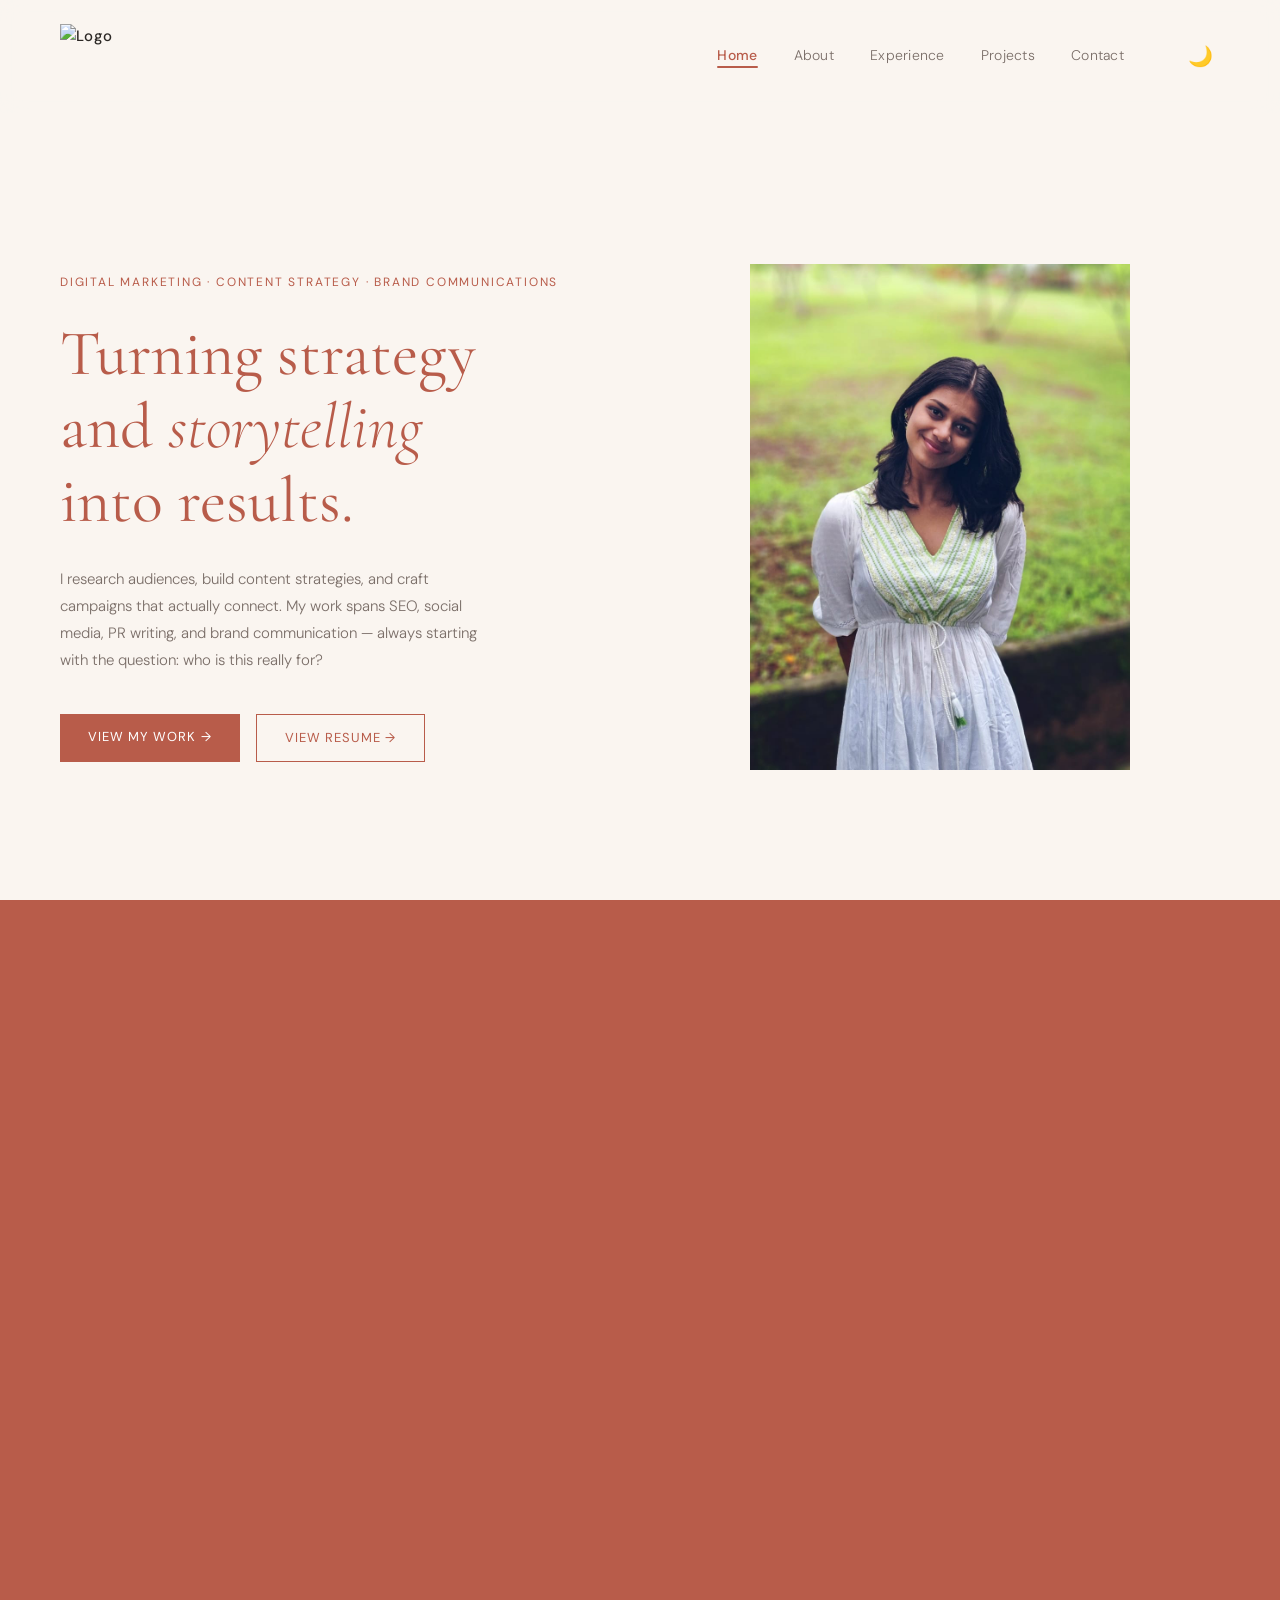
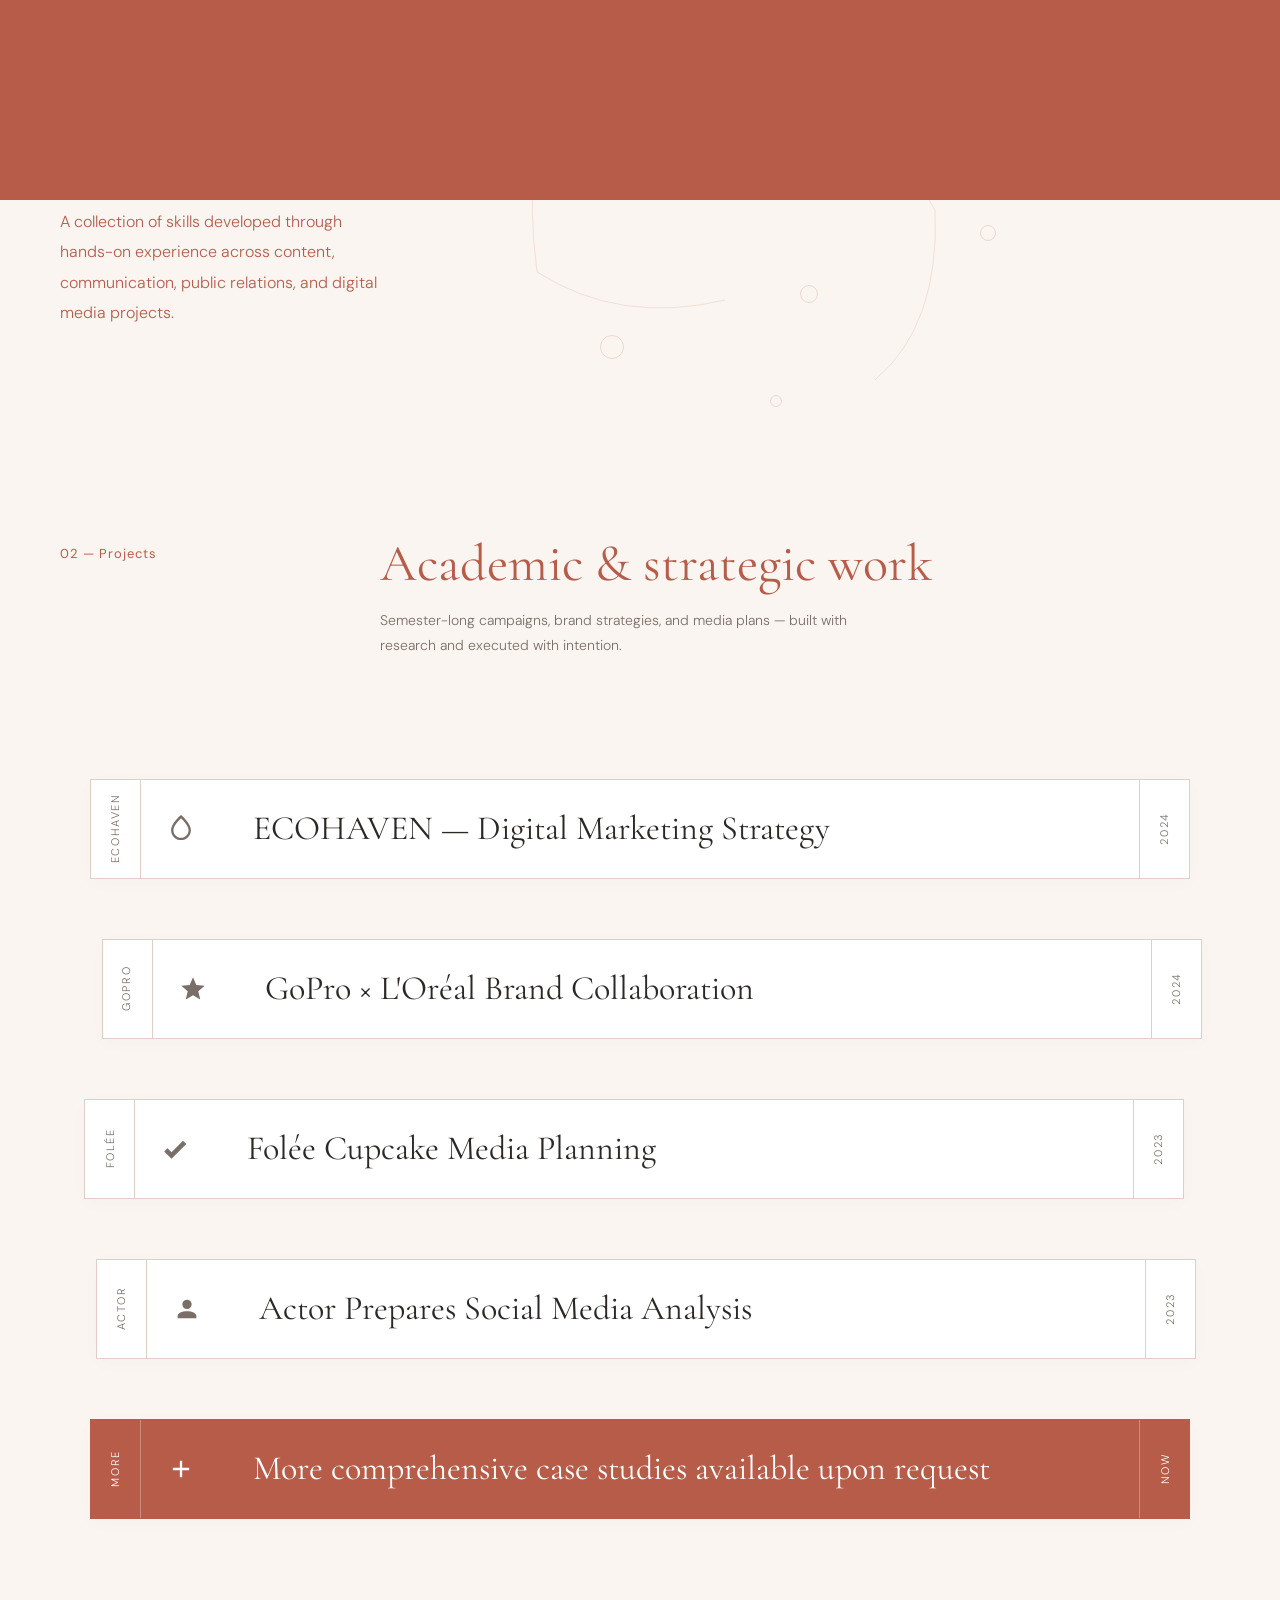
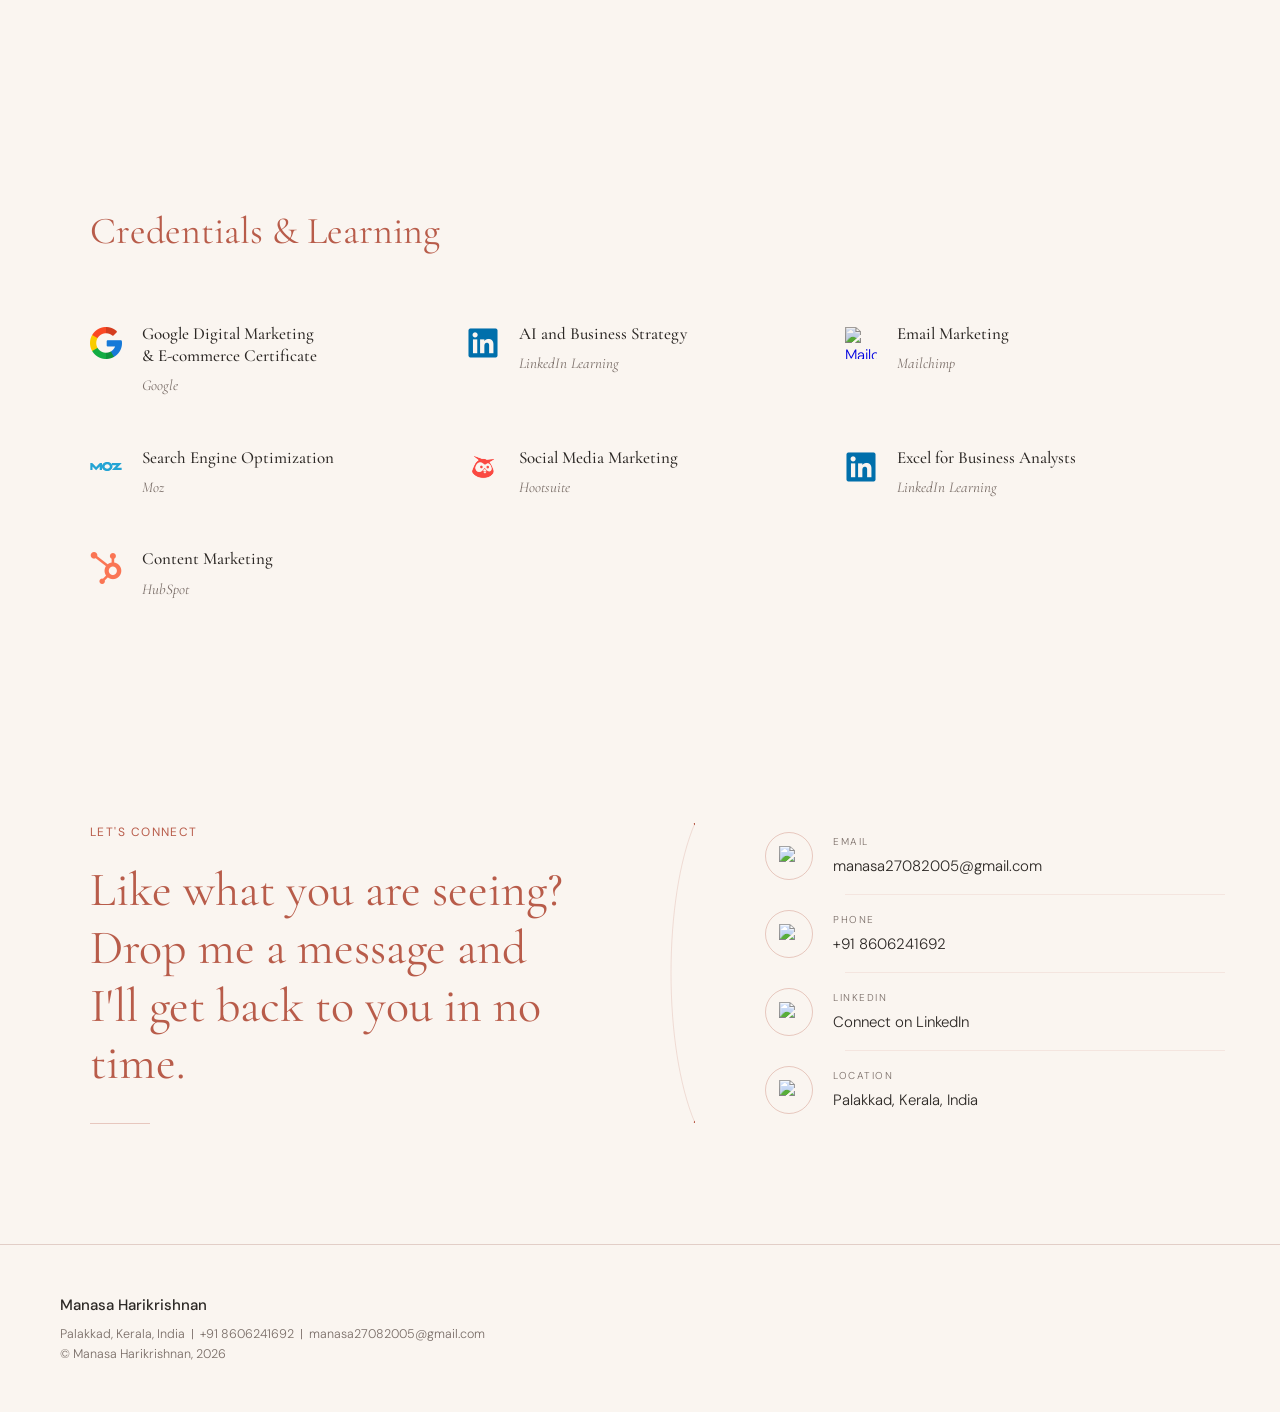
==== index.html @ 0259afb1 "Refactor areas of expertise section to visual ecosystem layout" ====
<!DOCTYPE html>
<html lang="en">

<head>
    <link rel="icon" type="image/png" href="favicon.png">
    <meta charset="UTF-8">
    <meta name="viewport" content="width=device-width, initial-scale=1.0">
    <title>Manasa Harikrishnan — Marketing & Communications Portfolio</title>
    <link rel="preconnect" href="https://fonts.googleapis.com">
    <link rel="preconnect" href="https://fonts.gstatic.com" crossorigin>
    <link
        href="https://fonts.googleapis.com/css2?family=Cormorant+Garamond:ital,wght@0,300;0,400;0,500;0,600;1,300;1,400&family=DM+Sans:wght@300;400;500&display=swap"
        rel="stylesheet">
    <link rel="stylesheet" href="css/style.css">
</head>

<body>

    <!-- NAV -->
    <nav id="navbar">
        <a href="index.html" class="nav-name" style="display: flex; align-items: center;"><img src="favicon.png" alt="Logo" style="height: 64px; width: auto;"></a>
        <ul class="nav-links">
            <li><a href="index.html#home" class="active">Home</a></li>
            <li><a href="about.html">About</a></li>
            <li><a href="experience.html">Experience</a></li>
            <li><a href="index.html#projects">Projects</a></li>
            <li><a href="index.html#contact">Contact</a></li>
            <li><button id="theme-toggle-btn" class="theme-toggle" aria-label="Toggle Dark Mode">🌙</button></li>
        </ul>
    </nav>

    <!-- HERO -->
    <section class="hero" id="home">
        <div class="hero-text fade-in">
            <p class="hero-eyebrow">Digital Marketing · Content Strategy · Brand Communications</p>
            <h1 class="hero-headline">
                Turning strategy<br>
                and <em>storytelling</em><br>
                into results.
            </h1>
            <p class="hero-intro">
                I research audiences, build content strategies, and craft campaigns that actually connect. My work spans SEO, social media, PR writing, and brand communication — always starting with the question: who is this really for?
            </p>
            <div class="hero-buttons">
                <a href="#projects" class="btn-primary">View My Work →</a>
                <a href="Manasa_Harikrishnan_Resume.pdf" target="_blank" class="btn-outline">View Resume &rarr;</a>
            </div>
        </div>
        <div class="hero-image-wrap fade-in" style="transition-delay:0.15s">
            <div class="hero-photo-placeholder" style="border: none; background: transparent;">
                <img src="image.png" alt="Manasa Harikrishnan" style="position: relative; z-index: 10;">
            </div>
        </div>


    </section>

    <!-- QUICK SNAPSHOT SECTION -->
    <section class="quick-snapshot" id="highlights">
        <p class="qs-eyebrow-main fade-in">Quick Snapshot</p>
        <div class="qs-inner fade-in">

            <div class="qs-left">
                <p class="qs-col-label">Where I've Worked</p>
                <table class="exp-table">
                    <tr>
                        <td class="exp-role">SEO Intern</td>
                        <td class="exp-org">Webandcrafts</td>
                        <td class="exp-date">Apr 2026 – Present</td>
                    </tr>
                    <tr>
                        <td class="exp-role">Communications Intern</td>
                        <td class="exp-org">Young Leaders India</td>
                        <td class="exp-date">Jan 2026 – Present</td>
                    </tr>
                    <tr>
                        <td class="exp-role">Social Media Intern</td>
                        <td class="exp-org">Paranubhuti Foundation</td>
                        <td class="exp-date">Jan – Mar 2026</td>
                    </tr>
                    <tr>
                        <td class="exp-role">Content Intern</td>
                        <td class="exp-org">Kshitiksha Foundation</td>
                        <td class="exp-date">May – Jun 2025</td>
                    </tr>
                    <tr>
                        <td class="exp-role">Copywriter Intern</td>
                        <td class="exp-org">InAmigos</td>
                        <td class="exp-date">Jun 2025</td>
                    </tr>
                </table>
            </div>

            <div class="qs-divider"></div>

            <div class="qs-right">
                <p class="qs-col-label">What I Work With</p>
                <div class="skills-wrap">
                    <span class="pill featured">SEO</span>
                    <span class="pill featured">Content Strategy</span>
                    <span class="pill featured">Social Media</span>
                    <span class="pill">Brand Communication</span>
                    <span class="pill">PR Writing</span>
                    <span class="pill">Keyword Research</span>
                    <span class="pill">Email Marketing</span>
                    <span class="pill">Audience Research</span>
                    <span class="pill">Canva</span>
                    <span class="pill">Google Analytics</span>
                    <span class="pill">Hootsuite</span>
                    <span class="pill">Mailchimp</span>
                    <span class="pill">Moz</span>
                </div>
            </div>

        </div>
    </section>

    <!-- AREAS OF EXPERTISE -->
        <section class="expertise-section" id="expertise">
        <div class="expertise-container fade-in">
            <!-- Left block is roughly 30% -->
            <div class="expertise-left">
                <h2 class="expertise-headline">Areas of Expertise</h2>
                <hr class="expertise-divider">
                <p class="expertise-desc">A collection of skills developed through hands-on experience across content, communication, public relations, and digital media projects.</p>
            </div>
            
            <div class="expertise-right">
                <div class="expertise-grid">
                    <!-- SVG Connection Lines -->
                    <svg class="expertise-connections" width="600" height="520" viewBox="0 0 600 520">
                        <!-- Content to Social Media -->
                        <path class="connection-line" d="M 145 125 Q 100 200 117 327" />
                        <!-- Social Media to SEO -->
                        <path class="connection-line" d="M 117 327 Q 200 380 305 355" />
                        <!-- Content to Video -->
                        <path class="connection-line" d="M 145 125 Q 240 100 345 145" />
                        <!-- Video to PR -->
                        <path class="connection-line" d="M 345 145 Q 450 150 515 265" />
                        <!-- Scripts to PR -->
                        <path class="connection-line" d="M 455 435 Q 520 380 515 265" />
                    </svg>

                    <!-- Decorative Micro-bubbles -->
                    <div class="micro-bubble mb-1"></div>
                    <div class="micro-bubble mb-2"></div>
                    <div class="micro-bubble mb-3"></div>
                    <div class="micro-bubble mb-4"></div>
                    <div class="micro-bubble mb-5"></div>
                    <div class="micro-bubble mb-6"></div>
                    <div class="micro-bubble mb-7"></div>
                    <div class="micro-bubble mb-8"></div>
                    <div class="micro-bubble mb-9"></div>

                    <!-- Module 1: Content Development (Largest) -->
                    <a href="experience.html" class="expertise-module mod-content mod-xl anim-bubble" style="animation-delay: 0ms;">
                        <svg class="expertise-icon" viewBox="0 0 24 24" fill="none" stroke="currentColor" stroke-width="1.5" stroke-linecap="round" stroke-linejoin="round"><path d="M17 3a2.828 2.828 0 1 1 4 4L7.5 20.5 2 22l1.5-5.5L17 3z"></path></svg>
                        <span class="expertise-label">Content<br>Development</span>
                    </a>
                    
                    <!-- Module 4: Social Media (Second Largest) -->
                    <a href="experience.html" class="expertise-module mod-social mod-l anim-bubble" style="animation-delay: 100ms;">
                        <svg class="expertise-icon" viewBox="0 0 24 24" fill="none" stroke="currentColor" stroke-width="1.5" stroke-linecap="round" stroke-linejoin="round"><line x1="4" y1="9" x2="20" y2="9"></line><line x1="4" y1="15" x2="20" y2="15"></line><line x1="10" y1="3" x2="8" y2="21"></line><line x1="16" y1="3" x2="14" y2="21"></line></svg>
                        <span class="expertise-label">Social Media<br>Strategy</span>
                    </a>

                    <!-- Module 3: Video Concept (Medium) -->
                    <a href="experience.html" class="expertise-module mod-video mod-md anim-bubble" style="animation-delay: 200ms;">
                        <svg class="expertise-icon" viewBox="0 0 24 24" fill="none" stroke="currentColor" stroke-width="1.5" stroke-linecap="round" stroke-linejoin="round"><circle cx="12" cy="12" r="10"></circle><polygon points="10 8 16 12 10 16 10 8"></polygon></svg>
                        <span class="expertise-label">Video & Reel<br>Conceptualization</span>
                    </a>

                    <!-- Module 2: SEO (Small) -->
                    <a href="experience.html" class="expertise-module mod-seo mod-sm anim-bubble" style="animation-delay: 300ms;">
                        <svg class="expertise-icon" viewBox="0 0 24 24" fill="none" stroke="currentColor" stroke-width="1.5" stroke-linecap="round" stroke-linejoin="round"><circle cx="11" cy="11" r="8"/><line x1="21" y1="21" x2="16.65" y2="16.65"/></svg>
                        <span class="expertise-label">SEO & Content<br>Optimization</span>
                    </a>

                    <!-- Module 5: Script Writing (Small) -->
                    <a href="experience.html" class="expertise-module mod-script mod-sm anim-bubble" style="animation-delay: 400ms;">
                        <svg class="expertise-icon" viewBox="0 0 24 24" fill="none" stroke="currentColor" stroke-width="1.5" stroke-linecap="round" stroke-linejoin="round"><path d="M12 1a3 3 0 0 0-3 3v8a3 3 0 0 0 6 0V4a3 3 0 0 0-3-3z"></path><path d="M19 10v2a7 7 0 0 1-14 0v-2"></path><line x1="12" y1="19" x2="12" y2="23"></line><line x1="8" y1="23" x2="16" y2="23"></line></svg>
                        <span class="expertise-label">Script & Narrative<br>Writing</span>
                    </a>

                    <!-- Module 6: PR (Medium) -->
                    <a href="experience.html" class="expertise-module mod-pr mod-md anim-bubble" style="animation-delay: 500ms;">
                        <svg class="expertise-icon" viewBox="0 0 24 24" fill="none" stroke="currentColor" stroke-width="1.5" stroke-linecap="round" stroke-linejoin="round"><polygon points="11 5 6 9 2 9 2 15 6 15 11 19 11 5"></polygon><path d="M19.07 4.93a10 10 0 0 1 0 14.14M15.54 8.46a5 5 0 0 1 0 7.07"></path></svg>
                        <span class="expertise-label">Public Relations &<br>Brand Storytelling</span>
                    </a>
                </div>
            </div>
        </div>
    </section>


    <!-- PROJECTS -->
    <section class="projects-section" id="projects">
        <div class="projects-section-header fade-in">
            <div>
                <p class="two-col-label">02 — Projects</p>
            </div>
            <div>
                <h2 class="projects-section-title">Academic & strategic work</h2>
                <p style="font-size: 14px; color: var(--muted); line-height: 1.8; max-width: 480px; margin-top: 16px;">Semester-long campaigns, brand strategies, and media plans — built with research and executed with intention.</p>
            </div>
        </div>

        <div class="tilted-portfolio-container">
            <!-- Bar 1 -->
            <a href="case-study-ecohaven.html" class="tilted-bar fade-in" style="transition-delay:0.05s">
                <div class="tilted-bar-left">
                    <div class="tilted-bar-brand"><span>ECOHAVEN</span></div>
                    <div class="tilted-bar-icon">
                        <svg viewBox="0 0 24 24"><path d="M12,21.5C7.3,21.5 3.5,17.7 3.5,13C3.5,8.8 8.1,3.4 11.2,0.6C11.7,0.2 12.3,0.2 12.8,0.6C15.9,3.4 20.5,8.8 20.5,13C20.5,17.7 16.7,21.5 12,21.5M12,2.8C9.5,5.2 5.5,9.7 5.5,13C5.5,16.6 8.4,19.5 12,19.5C15.6,19.5 18.5,16.6 18.5,13C18.5,9.7 14.5,5.2 12,2.8Z" /></svg>
                    </div>
                </div>
                <div class="tilted-bar-center">ECOHAVEN — Digital Marketing Strategy</div>
                <div class="tilted-bar-right"><span>2024</span></div>
            </a>

            <!-- Bar 2 -->
            <a href="case-study-gopro.html" class="tilted-bar fade-in" style="transition-delay:0.1s">
                <div class="tilted-bar-left">
                    <div class="tilted-bar-brand"><span>GOPRO</span></div>
                    <div class="tilted-bar-icon">
                        <svg viewBox="0 0 24 24"><path d="M12,17.27L18.18,21L16.54,13.97L22,9.24L14.81,8.62L12,2L9.19,8.62L2,9.24L7.45,13.97L5.82,21L12,17.27Z" /></svg>
                    </div>
                </div>
                <div class="tilted-bar-center">GoPro × L'Oréal Brand Collaboration</div>
                <div class="tilted-bar-right"><span>2024</span></div>
            </a>

            <!-- Bar 3 -->
            <a href="case-study-folee.html" class="tilted-bar fade-in" style="transition-delay:0.15s">
                <div class="tilted-bar-left">
                    <div class="tilted-bar-brand"><span>FOLÉE</span></div>
                    <div class="tilted-bar-icon">
                        <svg viewBox="0 0 24 24"><path d="M9,20.42L2.79,14.21L5.62,11.38L9,14.77L18.88,4.88L21.71,7.71L9,20.42Z" /></svg>
                    </div>
                </div>
                <div class="tilted-bar-center">Folée Cupcake Media Planning</div>
                <div class="tilted-bar-right"><span>2023</span></div>
            </a>

            <!-- Bar 4 -->
            <a href="case-study-actor-prepares.html" class="tilted-bar fade-in" style="transition-delay:0.2s">
                <div class="tilted-bar-left">
                    <div class="tilted-bar-brand"><span>ACTOR</span></div>
                    <div class="tilted-bar-icon">
                        <svg viewBox="0 0 24 24"><path d="M12,4A4,4 0 0,1 16,8A4,4 0 0,1 12,12A4,4 0 0,1 8,8A4,4 0 0,1 12,4M12,14C16.42,14 20,15.79 20,18V20H4V18C4,15.79 7.58,14 12,14Z" /></svg>
                    </div>
                </div>
                <div class="tilted-bar-center">Actor Prepares Social Media Analysis</div>
                <div class="tilted-bar-right"><span>2023</span></div>
            </a>

            <!-- Bar 5: Solid Reference Bar -->
            <a href="index.html#projects" class="tilted-bar tilted-bar-solid fade-in" style="transition-delay:0.25s">
                <div class="tilted-bar-left">
                    <div class="tilted-bar-brand"><span>MORE</span></div>
                    <div class="tilted-bar-icon">
                        <svg viewBox="0 0 24 24"><path d="M19,13H13V19H11V13H5V11H11V5H13V11H19V13Z" /></svg>
                    </div>
                </div>
                <div class="tilted-bar-center">More comprehensive case studies available upon request</div>
                <div class="tilted-bar-right"><span>NOW</span></div>
            </a>
        </div>
    </section>

    <!-- CERTIFICATIONS -->
    <section class="certs-section" id="certifications">
        <div class="certs-container fade-in">
            <h2 class="certs-title">Credentials & Learning</h2>
            
            <div class="certs-grid">
                <a href="https://www.coursera.org/account/accomplishments/specialization/JP2XLBS2KGGV" target="_blank" class="cert-item fade-in" style="transition-delay:0.05s">
                    <div class="cert-check"><img src="google.png" alt="Google"></div>
                    <div class="cert-content">
                        <span class="cert-name">Google Digital Marketing<br>& E-commerce Certificate</span>
                        <span class="cert-issuer">Google</span>
                    </div>
                </a>
                
                <a href="https://www.linkedin.com/learning/certificates/03144d991d5d1fbd87f5c30788b804da50db89310eb49ed4f401b2ff7593d29f/" target="_blank" class="cert-item fade-in" style="transition-delay:0.08s">
                    <div class="cert-check"><img src="linkedin.png" alt="LinkedIn"></div>
                    <div class="cert-content">
                        <span class="cert-name">AI and Business Strategy</span>
                        <span class="cert-issuer">LinkedIn Learning</span>
                    </div>
                </a>
                
                <a href="https://www.linkedin.com/learning/certificates/0327c3807e070772c27e6a8e774036860427d93d96a4bc58719ac2cc57c552d0/" target="_blank" class="cert-item fade-in" style="transition-delay:0.11s">
                    <div class="cert-check"><img src="mailchimp.png" alt="Mailchimp"></div>
                    <div class="cert-content">
                        <span class="cert-name">Email Marketing</span>
                        <span class="cert-issuer">Mailchimp</span>
                    </div>
                </a>
                
                <a href="https://www.linkedin.com/learning/certificates/538c43d2fca41a3c017bc006df83ab6e8a7911eb52c07359e5b30328ed98289e/" target="_blank" class="cert-item fade-in" style="transition-delay:0.14s">
                    <div class="cert-check"><img src="Moz.svg" alt="Moz"></div>
                    <div class="cert-content">
                        <span class="cert-name">Search Engine Optimization</span>
                        <span class="cert-issuer">Moz</span>
                    </div>
                </a>
                
                <a href="https://www.linkedin.com/learning/certificates/019f3591afac6f5402fce6fbdbb908cc43239e76ce021bb6b108f42dc1c831b7/" target="_blank" class="cert-item fade-in" style="transition-delay:0.17s">
                    <div class="cert-check"><img src="hootsuite.png" alt="Hootsuite"></div>
                    <div class="cert-content">
                        <span class="cert-name">Social Media Marketing</span>
                        <span class="cert-issuer">Hootsuite</span>
                    </div>
                </a>
                
                <a href="https://www.linkedin.com/learning/certificates/a13d107136a3d20ec859dae7ca591d401ca0e1599e2059d6db75491b24aa4f65/" target="_blank" class="cert-item fade-in" style="transition-delay:0.2s">
                    <div class="cert-check"><img src="linkedin.png" alt="LinkedIn"></div>
                    <div class="cert-content">
                        <span class="cert-name">Excel for Business Analysts</span>
                        <span class="cert-issuer">LinkedIn Learning</span>
                    </div>
                </a>
                
                <a href="http://app-na2.hubspot.com/academy/achievements/7r7cjgbn/en/1/manasa-harikrishnan/content-marketing" target="_blank" class="cert-item fade-in" style="transition-delay:0.23s">
                    <div class="cert-check"><img src="hubspot-.png" alt="HubSpot"></div>
                    <div class="cert-content">
                        <span class="cert-name">Content Marketing</span>
                        <span class="cert-issuer">HubSpot</span>
                    </div>
                </a>
            </div>
        </div>
    </section>

    <!-- CONTACT V2 -->
    <section class="contact-v2 fade-in" id="contact">
        <div class="contact-v2-container">
            <div class="contact-v2-left">
                <p class="section-label">Let's Connect</p>
                <h2 class="contact-v2-heading">Like what you are seeing?<br>Drop me a message and I'll get back to you in no time.</h2>
                <div class="contact-v2-divider"></div>
            </div>
            
            <div class="contact-v2-separator">
                <svg viewBox="0 0 100 400" preserveAspectRatio="none">
                    <path d="M100,0 C20,100 20,300 100,400" stroke="var(--terracotta)" stroke-width="1" fill="none" opacity="0.3" />
                    <circle cx="100" cy="0" r="3" fill="var(--terracotta)" />
                    <circle cx="100" cy="400" r="3" fill="var(--terracotta)" />
                </svg>
            </div>
            
            <div class="contact-v2-right">
                <div class="contact-v2-item">
                    <div class="contact-v2-icon">
                        <img src="https://api.iconify.design/ph:envelope-light.svg?color=%23b85c4a" alt="Email">
                    </div>
                    <div class="contact-v2-details">
                        <span class="contact-v2-label">EMAIL</span>
                        <a href="mailto:manasa27082005@gmail.com" class="contact-v2-value">manasa27082005@gmail.com</a>
                    </div>
                </div>
                
                <div class="contact-v2-item">
                    <div class="contact-v2-icon">
                        <img src="https://api.iconify.design/ph:phone-light.svg?color=%23b85c4a" alt="Phone">
                    </div>
                    <div class="contact-v2-details">
                        <span class="contact-v2-label">PHONE</span>
                        <a href="tel:+918606241692" class="contact-v2-value">+91 8606241692</a>
                    </div>
                </div>
                
                <div class="contact-v2-item">
                    <div class="contact-v2-icon">
                        <img src="https://api.iconify.design/ph:linkedin-logo-light.svg?color=%23b85c4a" alt="LinkedIn">
                    </div>
                    <div class="contact-v2-details">
                        <span class="contact-v2-label">LINKEDIN</span>
                        <a href="https://linkedin.com/in/manasaharikrishnan" target="_blank" class="contact-v2-value">Connect on LinkedIn</a>
                    </div>
                </div>

                <div class="contact-v2-item">
                    <div class="contact-v2-icon">
                        <img src="https://api.iconify.design/ph:map-pin-light.svg?color=%23b85c4a" alt="Location">
                    </div>
                    <div class="contact-v2-details">
                        <span class="contact-v2-label">LOCATION</span>
                        <span class="contact-v2-value">Palakkad, Kerala, India</span>
                    </div>
                </div>
            </div>
        </div>
    </section>


    <!-- FOOTER -->
    <footer>
        <div class="footer-left">
            <div class="footer-name">Manasa Harikrishnan</div>
            <div class="footer-meta">
                Palakkad, Kerala, India &nbsp;|&nbsp; +91 8606241692 &nbsp;|&nbsp; manasa27082005@gmail.com<br>
                © Manasa Harikrishnan, 2026
            </div>
            
        </div>
        
    </footer>

    <script>
        // Navbar scroll effect
        const navbar = document.getElementById('navbar');
        window.addEventListener('scroll', () => {
            navbar.classList.toggle('scrolled', window.scrollY > 20);
        });

        // Scroll fade-in
        const observer = new IntersectionObserver((entries) => {
            entries.forEach(entry => {
                if (entry.isIntersecting) {
                    entry.target.classList.add('visible');
                }
            });
        }, { threshold: 0.12 });

        document.querySelectorAll('.fade-in, .reveal-clip').forEach(el => observer.observe(el));

        // Activate on load for hero
        document.querySelectorAll('.hero .fade-in').forEach(el => {
            setTimeout(() => el.classList.add('visible'), 100);
        });

        // Active nav link on scroll
        const sections = document.querySelectorAll('section[id]');
        const navLinks = document.querySelectorAll('.nav-links a');
        window.addEventListener('scroll', () => {
            let current = '';
            sections.forEach(s => {
                if (window.scrollY >= s.offsetTop - 100) current = s.id;
            });
            navLinks.forEach(a => {
                // simple hack, only process on index page anchors
                if (a.getAttribute('href').startsWith('#')) {
                    a.classList.remove('active');
                    if (a.getAttribute('href') === '#' + current) a.classList.add('active');
                }
            });
        });

        // Expand/Collapse Experience Cards
        function toggleExpCard(element) {
            const card = element.parentElement;
            // close any open ones
            document.querySelectorAll('.exp-card').forEach(c => {
                if (c !== card) c.classList.remove('expanded');
            });
            // toggle this one
            card.classList.toggle('expanded');

            // tiny scroll offset if opening so we can see the title cleanly
            if (card.classList.contains('expanded')) {
                setTimeout(() => {
                    const offset = card.getBoundingClientRect().top + window.scrollY - 100;
                    window.scrollTo({ top: offset, behavior: 'smooth' });
                }, 300);
            }
        }

        // Page transition for portfolio cards
        const overlay = document.createElement('div');
        overlay.style.position = 'fixed';
        overlay.style.top = '0';
        overlay.style.left = '0';
        overlay.style.width = '100%';
        overlay.style.height = '100%';
        overlay.style.backgroundColor = 'var(--terracotta)';
        overlay.style.zIndex = '9999';
        overlay.style.transform = 'translateY(100%)';
        overlay.style.transition = 'transform 400ms cubic-bezier(0.76, 0, 0.24, 1)';
        overlay.style.pointerEvents = 'none';
        document.body.appendChild(overlay);

        document.querySelectorAll('.project-card').forEach(card => {
            card.addEventListener('click', (e) => {
                const href = card.getAttribute('href');
                if (href && !href.startsWith('#') && !href.startsWith('http')) {
                    e.preventDefault();
                    overlay.style.transform = 'translateY(0)';
                    setTimeout(() => {
                        window.location.href = href;
                    }, 400);
                }
            });
        });
    </script>




</body>

</html>
---- css/style.css ----
:root {
    --cream: #faf5f0;
    --blush: #f2e8e2;
    --terracotta: #b85c4a;
    --terracotta-light: #c97260;
    --charcoal: #2c2825;
    --muted: #7a6e68;
    --card-bg: #edddd7;
    --card-border: #e2cec7;
    --folder-pink: #d4877a;
}

* {
    margin: 0;
    padding: 0;
    box-sizing: border-box;
}

html {
    scroll-behavior: smooth;
}

body {
    background-color: var(--cream);
    color: var(--charcoal);
    font-family: 'DM Sans', sans-serif;
    font-weight: 300;
    font-size: 15px;
    line-height: 1.7;
}

/* ── NAV ── */
nav {
    display: flex;
    justify-content: space-between;
    align-items: center;
    padding: 24px 60px;
    background: var(--cream);
    position: sticky;
    top: 0;
    z-index: 100;
    border-bottom: 1px solid transparent;
    transition: border-color 0.3s;
}

nav.scrolled {
    border-bottom-color: var(--card-border);
}

.nav-name {
    font-family: 'DM Sans', sans-serif;
    font-weight: 500;
    font-size: 15px;
    letter-spacing: 0.02em;
    color: var(--charcoal);
    text-decoration: none;
}

.nav-links {
    display: flex;
    gap: 36px;
    list-style: none;
}

.nav-links a {
    font-size: 14px;
    color: var(--muted);
    text-decoration: none;
    letter-spacing: 0.02em;
    transition: color 0.2s;
}

.nav-links a:hover,
.nav-links a.active {
    color: var(--terracotta);
}

/* ── HERO ── */
.hero {
    padding: 60px 60px 80px;
    display: grid;
    grid-template-columns: 1fr 1fr;
    gap: 40px;
    align-items: center;
    min-height: calc(100vh - 72px);
}

.hero-text {
    position: relative;
    z-index: 2;
}

.hero-eyebrow {
    font-size: 12px;
    letter-spacing: 0.15em;
    text-transform: uppercase;
    color: var(--terracotta);
    margin-bottom: 24px;
    font-weight: 400;
}

.hero-headline {
    font-family: 'Cormorant Garamond', serif;
    font-size: clamp(42px, 5vw, 68px);
    font-weight: 400;
    line-height: 1.15;
    color: var(--terracotta);
    margin-bottom: 28px;
}

.hero-headline em {
    font-style: italic;
    font-weight: 300;
}

.hero-intro {
    color: var(--muted);
    font-size: 15px;
    line-height: 1.8;
    max-width: 440px;
    margin-bottom: 40px;
}

.hero-buttons {
    display: flex;
    gap: 16px;
    flex-wrap: wrap;
}

.btn-primary {
    padding: 12px 28px;
    background: var(--terracotta);
    color: white;
    text-decoration: none;
    font-size: 13px;
    letter-spacing: 0.08em;
    text-transform: uppercase;
    font-weight: 400;
    transition: background 0.2s;
}

.btn-primary:hover {
    background: var(--terracotta-light);
}

.btn-outline {
    padding: 12px 28px;
    border: 1px solid var(--terracotta);
    color: var(--terracotta);
    text-decoration: none;
    font-size: 13px;
    letter-spacing: 0.08em;
    text-transform: uppercase;
    font-weight: 400;
    transition: all 0.2s;
}

.btn-outline:hover {
    background: var(--terracotta);
    color: white;
}

.hero-image-wrap {
    position: relative;
    display: flex;
    justify-content: center;
    align-items: flex-start;
}

.hero-photo-placeholder {
    width: 100%;
    max-width: 380px;
    aspect-ratio: 3/4;
    background: var(--card-bg);
    position: relative;
    overflow: hidden;
}

.hero-photo-placeholder::after {
    content: '';
    position: absolute;
    inset: 0;
    background: linear-gradient(135deg, var(--card-bg) 0%, var(--card-border) 100%);
}

.hero-photo-placeholder .placeholder-text {
    position: absolute;
    bottom: 20px;
    left: 20px;
    font-size: 12px;
    color: var(--muted);
    letter-spacing: 0.1em;
    text-transform: uppercase;
    z-index: 2;
}

/* actual photo */
.hero-photo-placeholder img {
    width: 100%;
    height: 100%;
    object-fit: cover;
    display: block;
}

/* ── SECTION COMMONS ── */
section {
    padding: 80px 60px;
}

.section-label {
    font-size: 12px;
    letter-spacing: 0.12em;
    text-transform: uppercase;
    color: var(--terracotta);
    font-weight: 400;
    margin-bottom: 8px;
}

.two-col {
    display: grid;
    grid-template-columns: 260px 1fr;
    gap: 60px;
    align-items: start;
}

.two-col-label {
    font-size: 13px;
    letter-spacing: 0.08em;
    color: var(--terracotta);
    font-weight: 400;
}

.two-col-content {
    max-width: 600px;
}

.two-col-content p {
    color: var(--charcoal);
    font-size: 15px;
    line-height: 1.8;
    font-weight: 300;
}

/* ── QUICK SNAPSHOT ── */
.quick-snapshot {
    padding: 80px 60px;
    background: var(--cream);
}

.qs-eyebrow-main {
    font-family: 'DM Sans', sans-serif;
    font-size: 11px;
    letter-spacing: 0.15em;
    text-transform: uppercase;
    color: var(--terracotta);
    margin-bottom: 2rem;
    font-weight: 400;
}

.qs-inner {
    background: var(--blush);
    border: 1px solid var(--card-border);
    border-radius: 4px;
    padding: 3rem;
    display: grid;
    grid-template-columns: 1fr auto 1fr;
    gap: 3rem;
    align-items: start;
}

.qs-divider {
    width: 1px;
    background: var(--card-border);
    align-self: stretch;
}

.qs-col-label {
    font-family: 'DM Sans', sans-serif;
    font-size: 11px;
    letter-spacing: 0.15em;
    text-transform: uppercase;
    color: var(--muted);
    margin-bottom: 1.5rem;
    font-weight: 400;
}

/* Experience table inside the snapshot card */
.exp-table {
    width: 100%;
    border-collapse: collapse;
}

.exp-table tr {
    border-bottom: 1px solid var(--card-border);
}

.exp-table tr:last-child {
    border-bottom: none;
}

.exp-table td {
    padding: 0.9rem 0;
    vertical-align: top;
    font-size: 13.5px;
    font-family: 'DM Sans', sans-serif;
    font-weight: 300;
    text-transform: none;
    letter-spacing: 0;
}

.exp-table .exp-role {
    font-weight: 500;
    color: var(--charcoal);
    width: 38%;
}

.exp-table .exp-org {
    color: var(--muted);
    width: 35%;
    font-weight: 300;
    text-transform: none;
}

.exp-table .exp-date {
    color: var(--muted);
    opacity: 0.6;
    text-align: right;
    width: 27%;
    white-space: nowrap;
    font-size: 12px;
}

/* Skills pills */
.skills-wrap {
    display: flex;
    flex-wrap: wrap;
    gap: 8px;
}

.pill {
    font-family: 'DM Sans', sans-serif;
    font-size: 12px;
    padding: 6px 14px;
    border-radius: 20px;
    border: 1px solid var(--card-border);
    color: var(--muted);
    font-weight: 300;
    letter-spacing: 0.02em;
    background: transparent;
}

.pill.featured {
    border-color: var(--terracotta);
    color: var(--terracotta);
    font-weight: 400;
}

/* Mobile */
@media (max-width: 768px) {
    .quick-snapshot {
        padding: 60px 24px;
    }

    .qs-inner {
        grid-template-columns: 1fr;
        gap: 2rem;
        padding: 2rem;
    }

    .qs-divider {
        display: none;
    }

    .exp-table td {
        font-size: 12px;
    }

    .exp-table .exp-date {
        white-space: normal;
    }
}

/* ── ABOUT ── */
.about-section {}

/* ── EXPERIENCE ── */
.experience-section {
    background: var(--blush);
}

.exp-teaser {
    font-family: 'Cormorant Garamond', serif;
    font-size: 26px;
    color: var(--terracotta);
    font-weight: 400;
    line-height: 1.4;
    margin-bottom: 0;
}

.exp-grid {
    margin-top: 56px;
    display: grid;
    grid-template-columns: repeat(2, 1fr);
    gap: 24px;
}

.exp-card {
    background: var(--cream);
    padding: 32px 28px;
    border: 1px solid var(--card-border);
    position: relative;
    overflow: hidden;
    transition: transform 0.2s;
}

.exp-card:hover {
    transform: translateY(-3px);
}

.exp-card-top {
    display: flex;
    align-items: center;
    gap: 12px;
    margin-bottom: 20px;
}

.exp-dot {
    width: 8px;
    height: 8px;
    background: var(--terracotta);
    border-radius: 50%;
    flex-shrink: 0;
}

.exp-org {
    font-size: 11px;
    letter-spacing: 0.1em;
    text-transform: uppercase;
    color: var(--terracotta);
    font-weight: 400;
}

.exp-role {
    font-family: 'Cormorant Garamond', serif;
    font-size: 22px;
    font-weight: 500;
    color: var(--charcoal);
    margin-bottom: 12px;
    line-height: 1.3;
}

.exp-desc {
    font-size: 13.5px;
    color: var(--muted);
    line-height: 1.75;
    font-weight: 300;
}

/* ── EXPERIENCE (MINIMALIST LIST) ── */
.experience-list {
    display: flex;
    flex-direction: column;
}

.experience-list-item {
    position: relative;
    display: block;
    text-decoration: none;
    border-bottom: 1px solid var(--card-border);
    z-index: 1;
    color: inherit;
}

.experience-list-header {
    padding: 80px 0;
    display: flex;
    align-items: center;
    justify-content: space-between;
    text-align: left;
    cursor: pointer;
}

.experience-list-item:first-child {
    border-top: 1px solid var(--card-border);
}

.experience-list-content {
    flex: 1;
    position: relative;
    z-index: 2;
    transition: transform 0.5s cubic-bezier(0.25, 0.46, 0.45, 0.94);
}

.experience-list-title {
    font-family: 'Cormorant Garamond', serif;
    font-size: clamp(40px, 6vw, 80px);
    font-weight: 400;
    color: var(--charcoal);
    margin-bottom: 8px;
    transition: color 0.4s ease;
}

.experience-list-role {
    font-family: 'DM Sans', sans-serif;
    font-size: 14px;
    color: var(--muted);
    letter-spacing: 0.15em;
    text-transform: uppercase;
    transition: color 0.4s ease;
}

.experience-list-image-wrapper {
    width: 250px;
    height: 250px;
    flex-shrink: 0;
    margin-left: 40px;
    opacity: 0;
    transform: translateX(40px) scale(0.9);
    visibility: hidden;
    transition: all 0.6s cubic-bezier(0.25, 0.46, 0.45, 0.94);
    display: flex;
    align-items: center;
    justify-content: center;
    border-radius: 50%;
    /* Removed the hideous cream background and border */
}

.experience-list-image-wrapper img {
    width: 100%;
    height: 100%;
    object-fit: contain;
    /* Keeps logos perfectly in scope */
    transform: scale(1.1);
    transition: transform 0.6s cubic-bezier(0.25, 0.46, 0.45, 0.94);
}

/* Hover Effects */
.experience-list-header:hover .experience-list-image-wrapper {
    opacity: 1;
    visibility: visible;
    transform: translateX(0) scale(1);
}

.experience-list-header:hover .experience-list-image-wrapper img {
    transform: scale(1);
}

.experience-list-header:hover .experience-list-content {
    transform: translateX(20px);
    /* Elegant text slide */
}

.experience-list-header:hover .experience-list-title {
    color: var(--terracotta);
}

.experience-list-header:hover .experience-list-role {
    color: var(--charcoal);
}

.exp-details {
    max-height: 0;
    overflow: hidden;
    transition: max-height 0.6s cubic-bezier(0.25, 0.46, 0.45, 0.94), opacity 0.4s ease;
    opacity: 0;
    padding: 0;
}

.experience-list-item.expanded .exp-details {
    max-height: 2000px;
    opacity: 1;
    padding: 0 0 80px 0;
}

.experience-list-item.expanded .experience-list-title {
    color: var(--terracotta);
}

/* Date/period metadata above the title */
.exp-meta-date {
    font-family: 'DM Sans', sans-serif;
    font-size: 11px;
    letter-spacing: 0.15em;
    text-transform: uppercase;
    color: var(--muted);
    font-weight: 400;
    margin-bottom: 12px;
}

/* Base btn-small style */
.btn-small {
    display: inline-block;
    padding: 10px 0;
    font-family: 'DM Sans', sans-serif;
    font-size: 12px;
    letter-spacing: 0.12em;
    text-transform: uppercase;
    color: var(--terracotta);
    text-decoration: none;
    border-bottom: 1px solid var(--terracotta);
    transition: color 0.2s ease, border-color 0.2s ease, padding-left 0.3s ease;
    font-weight: 400;
}

.btn-small:hover {
    padding-left: 8px;
    color: var(--charcoal);
    border-color: var(--charcoal);
}



/* ── EXP DETAIL SECTIONS (expanded content) ── */
.exp-detail-section {
    display: grid;
    grid-template-columns: 260px 1fr;
    gap: 40px;
    padding: 36px 0;
    border-bottom: 1px solid var(--card-border);
    align-items: start;
}

.exp-detail-section:last-of-type {
    border-bottom: none;
    padding-bottom: 0;
}

.exp-detail-title {
    font-family: 'DM Sans', sans-serif;
    font-size: 11px;
    letter-spacing: 0.15em;
    text-transform: uppercase;
    color: var(--terracotta);
    font-weight: 500;
    padding-top: 2px;
}

.exp-detail-text {
    font-size: 15px;
    color: var(--charcoal);
    line-height: 1.8;
    font-weight: 300;
}

.exp-detail-text ul {
    padding-left: 0;
    list-style: none;
}

.exp-detail-text ul li {
    position: relative;
    padding-left: 20px;
    margin-bottom: 10px;
    color: var(--charcoal);
    font-size: 15px;
    line-height: 1.7;
}

.exp-detail-text ul li::before {
    content: '—';
    position: absolute;
    left: 0;
    color: var(--terracotta);
    font-size: 12px;
    top: 3px;
}

.exp-detail-text strong {
    font-weight: 500;
    color: var(--charcoal);
}

/* ── EXPAND CHEVRON INDICATOR ── */
.exp-expand-indicator {
    display: flex;
    align-items: center;
    gap: 8px;
    margin-top: 20px;
    font-family: 'DM Sans', sans-serif;
    font-size: 11px;
    letter-spacing: 0.15em;
    text-transform: uppercase;
    color: var(--terracotta);
    opacity: 0.6;
    transition: opacity 0.3s ease;
}

.exp-expand-indicator svg {
    width: 14px;
    height: 14px;
    fill: none;
    stroke: var(--terracotta);
    stroke-width: 2;
    transition: transform 0.4s cubic-bezier(0.25, 0.46, 0.45, 0.94);
}

.experience-list-header:hover .exp-expand-indicator {
    opacity: 1;
}

.experience-list-item.expanded .exp-expand-indicator svg {
    transform: rotate(180deg);
}

.experience-list-item.expanded .exp-expand-indicator {
    opacity: 1;
}

@media (max-width: 768px) {
    .experience-list-header {
        padding: 50px 0;
        flex-direction: column;
        align-items: flex-start;
        text-align: left;
    }

    .experience-list-image-wrapper {
        margin-top: 30px;
        margin-left: 0;
        width: 180px;
        height: 180px;
        transform: translateY(20px) scale(0.9);
    }

    .experience-list-header:hover .experience-list-image-wrapper {
        transform: translateY(0) scale(1);
    }

    .experience-list-header:hover .experience-list-content {
        transform: translateX(10px);
    }

    .exp-detail-section {
        grid-template-columns: 1fr;
        gap: 12px;
        padding: 28px 0;
    }

    .projects-section-header {
        grid-template-columns: 1fr;
        gap: 24px;
    }
}


/* ── PROJECTS ── */
.projects-section {
    background: var(--cream);
}

.projects-section-header {
    display: grid;
    grid-template-columns: 260px 1fr;
    gap: 60px;
    align-items: start;
    margin-bottom: 0;
}

.projects-section-header .two-col-label {
    padding-top: 8px;
}

.projects-section-title {
    font-family: 'Cormorant Garamond', serif;
    font-size: clamp(36px, 5vw, 52px);
    font-weight: 400;
    color: var(--terracotta);
    line-height: 1.1;
    margin-bottom: 0;
}

/* ── TILTED PORTFOLIO ── */
.tilted-portfolio-container {
    display: flex;
    flex-direction: column;
    align-items: center;
    margin-top: 60px;
    padding: 60px 0 100px;
}

.tilted-bar {
    width: 90%;
    max-width: 1100px;
    height: 100px;
    background: #ffffff;
    border: 1px solid var(--card-border);
    display: flex;
    align-items: center;
    text-decoration: none;
    color: var(--charcoal);
    position: relative;
    transition: transform 0.3s cubic-bezier(0.25, 0.46, 0.45, 0.94), background 0.3s ease, box-shadow 0.3s ease;
    box-shadow: 0 4px 20px rgba(0, 0, 0, 0.02);
    --rot: 0deg;
    transform: rotate(var(--rot));
}

html[data-theme='dark'] .tilted-bar {
    background: var(--bg);
}

.tilted-bar:nth-child(1) {
    --rot: -2deg;
    z-index: 1;
    width: 96%;
}

.tilted-bar:nth-child(2) {
    --rot: 1.5deg;
    z-index: 2;
    margin-top: 60px;
    margin-left: 2%;
    width: 100%;
}

.tilted-bar:nth-child(3) {
    --rot: -1.2deg;
    z-index: 3;
    margin-top: 60px;
    margin-left: -1%;
    width: 98%;
}

.tilted-bar:nth-child(4) {
    --rot: 1.8deg;
    z-index: 4;
    margin-top: 60px;
    margin-left: 1%;
    width: 97%;
}

.tilted-bar:nth-child(5) {
    --rot: -1deg;
    z-index: 5;
    margin-top: 60px;
    margin-left: 0%;
    width: 99%;
}

.tilted-bar:hover {
    transform: rotate(var(--rot)) translateY(-8px);
    z-index: 10;
    box-shadow: 0 15px 40px rgba(0, 0, 0, 0.06);
    background: #ffffff;
}

html[data-theme='dark'] .tilted-bar:hover {
    background: var(--bg);
}

.tilted-bar-left {
    display: flex;
    align-items: center;
    height: 100%;
}

.tilted-bar-brand {
    width: 50px;
    height: 100%;
    border-right: 1px solid var(--card-border);
    display: flex;
    align-items: center;
    justify-content: center;
    position: relative;
}

.tilted-bar-brand span {
    font-family: 'DM Sans', sans-serif;
    font-size: 11px;
    letter-spacing: 0.15em;
    text-transform: uppercase;
    transform: rotate(-90deg);
    white-space: nowrap;
    color: var(--muted);
}

.tilted-bar-icon {
    width: 80px;
    height: 100%;
    display: flex;
    align-items: center;
    justify-content: center;
    color: var(--muted);
}

.tilted-bar-icon svg {
    width: 28px;
    height: 28px;
    fill: currentColor;
}

.tilted-bar-center {
    flex: 1;
    padding: 0 32px;
    font-family: 'Cormorant Garamond', serif;
    font-size: clamp(24px, 3.5vw, 34px);
    color: var(--charcoal);
    white-space: nowrap;
    overflow: hidden;
    text-overflow: ellipsis;
    font-weight: 400;
}

.tilted-bar-right {
    width: 50px;
    height: 100%;
    border-left: 1px solid var(--card-border);
    display: flex;
    align-items: center;
    justify-content: center;
    position: relative;
}

.tilted-bar-right span {
    font-family: 'DM Sans', sans-serif;
    font-size: 11px;
    letter-spacing: 0.15em;
    transform: rotate(-90deg);
    white-space: nowrap;
    color: var(--muted);
}

/* Solid background for the final bar */
.tilted-bar-solid {
    background: var(--terracotta) !important;
    /* Brand match */
    color: #ffffff;
    border: 1px solid var(--terracotta);
}

.tilted-bar-solid .tilted-bar-brand,
.tilted-bar-solid .tilted-bar-right {
    border-color: rgba(255, 255, 255, 0.3);
}

.tilted-bar-solid .tilted-bar-brand span,
.tilted-bar-solid .tilted-bar-right span,
.tilted-bar-solid .tilted-bar-center {
    color: #ffffff;
}

.tilted-bar-solid .tilted-bar-icon {
    color: #ffffff;
}

.tilted-bar-solid:hover {
    background: #a34e3e !important;
    /* darker terracotta on hover */
}

@media (max-width: 768px) {
    .tilted-portfolio-container {
        padding: 20px 0;
    }

    .tilted-bar {
        height: auto;
        min-height: 70px;
        margin-top: 10px !important;
        margin-left: 0 !important;
        --rot: 0deg !important;
        width: 100%;
        border-radius: 8px;
    }

    .tilted-bar-brand,
    .tilted-bar-right {
        display: none;
    }

    .tilted-bar-center {
        white-space: normal;
        font-size: 18px;
        line-height: 1.4;
        padding: 16px;
    }

    .tilted-bar-icon {
        width: 50px;
        border-right: 1px solid var(--card-border);
    }
}

transition: clip-path 0.9s cubic-bezier(0.76, 0, 0.24, 1);
}

.reveal-clip.visible {
    clip-path: inset(0 0 0 0);
}

@media (max-width: 992px) {
    .project-card:nth-child(n) {
        width: 100%;
        aspect-ratio: 4 / 3;
    }
}

.exp-org-logo {
    height: 24px;
    width: auto;
    object-fit: contain;
    margin-right: 12px;
    filter: grayscale(1) opacity(0.8);
    transition: all 0.3s ease;
}

.exp-card:hover .exp-org-logo {
    filter: grayscale(0) opacity(1);
}

/* ── CERTIFICATIONS ── */
.certs-section {
    background: var(--cream);
    padding: 100px 60px;
}

.certs-container {
    max-width: 1100px;
    margin: 0 auto;
}

.certs-title {
    font-family: 'Cormorant Garamond', serif;
    font-size: 38px;
    font-weight: 400;
    color: var(--terracotta);
    margin-bottom: 60px;
}

.certs-grid {
    display: grid;
    grid-template-columns: repeat(3, 1fr);
    gap: 48px 32px;
}

.cert-item {
    text-decoration: none;
    background: transparent;
    border: none;
    display: flex;
    align-items: flex-start;
    gap: 20px;
    transition: transform 0.3s ease;
    border-radius: 0;
    padding: 0;
}

.cert-item:hover {
    transform: translateY(-2px);
}

.cert-check {
    width: 32px;
    height: 32px;
    display: flex;
    align-items: center;
    justify-content: center;
    flex-shrink: 0;
    margin-top: 4px;
}

.cert-check img {
    width: 100%;
    height: 100%;
    object-fit: contain;
    mix-blend-mode: multiply;
}

.cert-content {
    display: flex;
    flex-direction: column;
    gap: 4px;
    width: 100%;
    justify-content: flex-start;
}

.cert-name {
    font-family: 'Cormorant Garamond', serif;
    font-size: 17px;
    color: var(--charcoal);
    font-weight: 500;
    line-height: 1.3;
}

.cert-issuer {
    font-family: 'Cormorant Garamond', serif;
    font-size: 15px;
    color: var(--muted);
    font-style: italic;
    font-weight: 400;
    margin-top: 2px;
}

@media (max-width: 992px) {
    .certs-grid {
        grid-template-columns: repeat(2, 1fr);
    }
}

@media (max-width: 768px) {
    .certs-section {
        padding: 60px 32px;
    }

    .certs-grid {
        grid-template-columns: 1fr;
    }
}

/* ── CONTACT V2 ── */
.contact-v2 {
    padding: 120px 60px;
    background-color: var(--cream);
}

.contact-v2-container {
    max-width: 1100px;
    margin: 0 auto;
    display: flex;
    align-items: center;
    justify-content: space-between;
    gap: 40px;
    position: relative;
}

.contact-v2-left {
    flex: 0 0 45%;
}

.contact-v2-heading {
    font-family: 'Cormorant Garamond', serif;
    font-size: clamp(32px, 4vw, 48px);
    font-weight: 400;
    line-height: 1.2;
    color: var(--terracotta);
    margin-top: 20px;
    margin-bottom: 30px;
}

.contact-v2-divider {
    width: 60px;
    height: 1px;
    background-color: var(--terracotta);
    opacity: 0.3;
}

.contact-v2-separator {
    flex: 0 0 100px;
    height: 300px;
    display: flex;
    justify-content: center;
    align-items: center;
}

.contact-v2-separator svg {
    height: 100%;
    width: 40px;
}

.contact-v2-right {
    flex: 0 0 40%;
    display: flex;
    flex-direction: column;
    gap: 30px;
}

.contact-v2-item {
    display: flex;
    align-items: center;
    gap: 20px;
    position: relative;
}

.contact-v2-item:not(:last-child)::after {
    content: '';
    position: absolute;
    bottom: -15px;
    left: 80px;
    right: -20px;
    height: 1px;
    background-color: var(--terracotta);
    opacity: 0.1;
}

.contact-v2-icon {
    width: 48px;
    height: 48px;
    border: 1px solid rgba(184, 92, 74, 0.3);
    border-radius: 50%;
    display: flex;
    align-items: center;
    justify-content: center;
    color: var(--terracotta);
}

.contact-v2-icon img {
    width: 20px;
    height: 20px;
}

.contact-v2-details {
    display: flex;
    flex-direction: column;
}

.contact-v2-label {
    font-size: 10px;
    letter-spacing: 0.15em;
    text-transform: uppercase;
    color: var(--muted);
    margin-bottom: 4px;
}

.contact-v2-value {
    font-size: 15px;
    color: var(--charcoal);
    text-decoration: none;
    transition: color 0.2s;
}

.contact-v2-value:hover {
    color: var(--terracotta);
}

@media (max-width: 992px) {
    .contact-v2-container {
        flex-direction: column;
        align-items: flex-start;
        gap: 60px;
    }

    .contact-v2-left,
    .contact-v2-right {
        flex: 0 0 100%;
    }

    .contact-v2-separator {
        display: none;
    }

    .contact-v2-item::after {
        left: 68px !important;
    }
}

/* ── FOOTER ── */
footer {
    background: var(--cream);
    padding: 48px 60px;
    display: grid;
    grid-template-columns: 1fr auto;
    align-items: start;
    border-top: 1px solid var(--card-border);
}

.footer-left {}

.footer-name {
    font-family: 'DM Sans', sans-serif;
    font-weight: 500;
    font-size: 15px;
    color: var(--charcoal);
    margin-bottom: 6px;
}

.footer-meta {
    font-size: 12.5px;
    color: var(--muted);
    line-height: 1.6;
}

.footer-linkedin {
    display: inline-flex;
    align-items: center;
    justify-content: center;
    width: 32px;
    height: 32px;
    background: var(--terracotta);
    color: white;
    text-decoration: none;
    font-size: 12px;
    margin-top: 12px;
    font-weight: 500;
    letter-spacing: 0;
    transition: background 0.2s;
}

.footer-linkedin:hover {
    background: var(--terracotta-light);
}

.footer-right {
    display: flex;
    flex-direction: column;
    align-items: flex-end;
    gap: 8px;
}

.footer-nav a {
    display: block;
    font-size: 13px;
    color: var(--muted);
    text-decoration: none;
    text-align: right;
    transition: color 0.2s;
}

.footer-nav a:hover {
    color: var(--terracotta);
}

/* ── DIVIDER ── */
.section-divider {
    width: 60px;
    height: 1px;
    background: var(--terracotta);
    margin-bottom: 48px;
    opacity: 0.4;
}

/* ── SCROLL FADE IN ── */
.fade-in {
    opacity: 0;
    transform: translateY(24px);
    transition: opacity 0.6s ease, transform 0.6s ease;
}

.fade-in.visible {
    opacity: 1;
    transform: none;
}

/* ── RESPONSIVE ── */
@media (max-width: 960px) {
    nav {
        padding: 20px 32px;
    }

    section {
        padding: 60px 32px;
    }

    .hero {
        padding: 48px 32px 64px;
        grid-template-columns: 1fr;
        min-height: auto;
    }

    .hero-image-wrap {
        display: none;
    }

    .two-col {
        grid-template-columns: 1fr;
        gap: 20px;
    }

    .highlights-grid {
        grid-template-columns: repeat(2, 1fr);
    }

    .projects-grid {
        grid-template-columns: repeat(2, 1fr);
    }

    .exp-grid {
        grid-template-columns: 1fr;
    }

    .certs-list {
        grid-template-columns: repeat(2, 1fr);
    }

    .contact-grid {
        grid-template-columns: 1fr;
        gap: 40px;
    }

    footer {
        grid-template-columns: 1fr;
        gap: 32px;
    }

    .footer-right {
        align-items: flex-start;
    }

    .footer-nav a {
        text-align: left;
    }

    .cta-section {
        padding: 72px 32px;
    }
}

@media (max-width: 560px) {
    nav {
        padding: 16px 20px;
    }

    section {
        padding: 48px 20px;
    }

    .hero {
        padding: 36px 20px 52px;
    }

    .highlights-grid {
        grid-template-columns: 1fr;
    }

    .projects-grid {
        grid-template-columns: 1fr;
    }

    .certs-list {
        grid-template-columns: 1fr;
    }

    .cta-section {
        padding: 60px 20px;
    }

    footer {
        padding: 40px 20px;
    }
}

/* --- PREMIUM FOLDER UI AESTHETICS --- */
.projects-grid,
.experience-section .exp-grid {
    gap: 40px 24px;
}

.project-card,
.experience-section .exp-card {
    background: transparent !important;
    border: none !important;
    box-shadow: none !important;
    position: relative;
    padding: 0 !important;
    margin-top: 30px;
    border-radius: 12px;
    overflow: visible !important;
}

.folder-visual {
    display: none !important;
}

.project-info {
    cursor: pointer;
}

.project-info,
.experience-section .exp-card-toggle {
    background: var(--cream);
    padding: 32px 28px !important;
    border: 1px solid var(--card-border);
    border-radius: 0 12px 12px 12px;
    position: relative;
    z-index: 2;
    transition: all 0.4s cubic-bezier(0.175, 0.885, 0.32, 1.275);
    height: 100%;
    display: flex;
    flex-direction: column;
}

/* Push button to bottom */
.project-info .btn-small {
    margin-top: auto;
    align-self: flex-start;
}

.project-card::before,
.experience-section .exp-card::before {
    content: '';
    position: absolute;
    top: -28px;
    left: 0;
    width: 50%;
    max-width: 140px;
    height: 29px;
    background: var(--cream);
    border: 1px solid var(--card-border);
    border-bottom: none;
    border-radius: 12px 12px 0 0;
    z-index: 3;
    transition: all 0.4s cubic-bezier(0.175, 0.885, 0.32, 1.275);
    clip-path: polygon(0 0, 80% 0, 100% 100%, 0 100%);
}

.project-card::after,
.experience-section .exp-card::after {
    content: '';
    position: absolute;
    top: 6px;
    left: 8px;
    right: -8px;
    bottom: -6px;
    background: var(--card-bg);
    border-radius: 0 12px 12px 12px;
    z-index: 1;
    transition: all 0.4s cubic-bezier(0.175, 0.885, 0.32, 1.275);
    border: 1px solid var(--card-border);
}

/* Hover interactions */
.project-card:hover .project-info,
.experience-section .exp-card:hover .exp-card-toggle {
    transform: translateY(-8px) translateX(-4px);
    background: #ffffff;
}

.project-card:hover::before,
.experience-section .exp-card:hover::before {
    transform: translateY(-8px) translateX(-4px);
    background: #ffffff;
}

.project-card:hover::after,
.experience-section .exp-card:hover::after {
    transform: translateY(4px) translateX(4px);
    background: var(--folder-pink);
    opacity: 0.3;
}

/* Expanded state for exp-card */
.experience-section .exp-card.expanded {
    background: var(--cream) !important;
    border: 1px solid var(--card-border) !important;
    border-radius: 12px;
    padding: 0 !important;
    margin-top: 0;
    overflow: hidden !important;
    box-shadow: 0 20px 40px rgba(184, 92, 74, 0.08) !important;
}

.experience-section .exp-card.expanded::before,
.experience-section .exp-card.expanded::after {
    display: none !important;
    content: none !important;
}

.experience-section .exp-card.expanded .exp-card-toggle {
    background: transparent;
    border: none;
    border-bottom: 1px dashed var(--card-border);
    border-radius: 12px 12px 0 0;
    transform: none !important;
    padding: 32px 28px 24px !important;
    height: auto;
}

.experience-section .exp-card.expanded .exp-details {
    display: block;
    position: relative;
    z-index: 5;
    background: var(--cream);
    border: none;
    padding: 24px 28px 32px;
}

/* Global Nav Glassmorphism & Aesthetics */
nav {
    background: rgba(250, 245, 240, 0.85) !important;
    backdrop-filter: blur(12px);
    -webkit-backdrop-filter: blur(12px);
}

.nav-links a.active {
    font-weight: 500;
    position: relative;
}

.nav-links a.active::after {
    content: '';
    position: absolute;
    bottom: -4px;
    left: 0;
    width: 100%;
    height: 2px;
    background: var(--terracotta);
    border-radius: 2px;
}

/* --- DARK MODE VARIABLES --- */
html[data-theme='dark'] {
    --cream: #1a1817;
    /* Very dark brown/black */
    --blush: #262221;
    /* Slightly lighter dark */
    --terracotta: #d47e6b;
    /* Lighter, more pastel terracotta for contrast */
    --terracotta-light: #e69d8e;
    --charcoal: #faf5f0;
    /* Light text */
    --muted: #a89d97;
    /* Muted light text */
    --card-bg: #2a2523;
    --card-border: #3d3532;
    --folder-pink: #9e5b50;
}

/* Dark mode specific overrides */
html[data-theme='dark'] nav {
    background: rgba(26, 24, 23, 0.85) !important;
}

html[data-theme='dark'] .hero-photo-placeholder::after {
    background: linear-gradient(135deg, var(--card-bg) 0%, var(--card-border) 100%);
}

html[data-theme='dark'] .project-info,
html[data-theme='dark'] .experience-section .exp-card-toggle {
    background: var(--cream);
}

html[data-theme='dark'] .project-card:hover .project-info,
html[data-theme='dark'] .experience-section .exp-card:hover .exp-card-toggle {
    background: var(--blush);
}

html[data-theme='dark'] .project-card::before,
html[data-theme='dark'] .experience-section .exp-card::before {
    background: var(--cream);
}

html[data-theme='dark'] .project-card:hover::before,
html[data-theme='dark'] .experience-section .exp-card:hover::before {
    background: var(--blush);
}

/* Theme Toggle Button */
.theme-toggle {
    background: none;
    border: none;
    cursor: none !important;
    font-size: 20px;
    display: flex;
    align-items: center;
    justify-content: center;
    width: 40px;
    height: 40px;
    border-radius: 50%;
    color: var(--charcoal);
    transition: background 0.2s;
    padding: 0;
    margin-left: 20px;
}

.theme-toggle:hover {
    background: var(--card-border);
}

/* Expand nav area slightly */
.nav-links {
    align-items: center;
}

/* --- RESUME MODAL --- */
.resume-modal {
    position: fixed;
    top: 0;
    left: 0;
    width: 100%;
    height: 100vh;
    background: rgba(26, 24, 23, 0.4);
    backdrop-filter: blur(16px);
    -webkit-backdrop-filter: blur(16px);
    z-index: 10000;
    display: flex;
    align-items: center;
    justify-content: center;
    opacity: 0;
    pointer-events: none;
    transition: opacity 0.4s ease;
}

.resume-modal.active {
    opacity: 1;
    pointer-events: all;
}

.resume-modal-content {
    background: var(--cream);
    width: 90%;
    max-width: 600px;
    max-height: 85vh;
    border-radius: 20px;
    padding: 48px 40px;
    border: 1px solid var(--card-border);
    box-shadow: 0 40px 80px rgba(0, 0, 0, 0.1);
    transform: translateY(40px);
    transition: transform 0.5s cubic-bezier(0.175, 0.885, 0.32, 1.275);
    overflow-y: auto;
    position: relative;
    cursor: auto !important;
    /* Allow normal scrolling interaction */
}

.resume-modal.active .resume-modal-content {
    transform: translateY(0);
}

.close-modal {
    position: absolute;
    top: 24px;
    right: 32px;
    background: none;
    border: none;
    font-size: 28px;
    color: var(--muted);
    cursor: pointer !important;
    /* Exemption from custom cursor for safety */
    transition: color 0.2s;
}

.close-modal:hover {
    color: var(--terracotta);
}

.resume-timeline {
    margin: 32px 0;
    padding-left: 20px;
    border-left: 2px solid var(--card-border);
}

.resume-item {
    position: relative;
    margin-bottom: 32px;
}

.resume-item::before {
    content: '';
    position: absolute;
    left: -27px;
    top: 6px;
    width: 12px;
    height: 12px;
    border-radius: 50%;
    background: var(--terracotta);
    border: 3px solid var(--cream);
}

html[data-theme='dark'] .resume-item::before {
    border-color: var(--card-bg);
}

.resume-item h4 {
    font-size: 16px;
    font-weight: 500;
    color: var(--charcoal);
    margin-bottom: 4px;
}

.resume-item p {
    font-size: 13px;
    color: var(--muted);
    line-height: 1.5;
}
/* ── AREAS OF EXPERTISE ── */
.expertise-section {
    padding: 100px 60px;
    background: var(--cream);
    overflow: hidden;
}

.expertise-container {
    max-width: 1200px;
    margin: 0 auto;
    display: grid;
    /* Move left column to 25-30% */
    grid-template-columns: 320px 1fr;
    gap: 40px; 
    align-items: center;
}

.expertise-left {
    transform: translateY(-20px);
}

.expertise-left h2.expertise-headline {
    font-family: 'Cormorant Garamond', serif;
    font-size: clamp(36px, 4vw, 52px);
    font-weight: 500;
    color: var(--terracotta);
    margin-bottom: 24px;
    line-height: 1.1;
}

.expertise-divider {
    border: none;
    border-top: 1px solid var(--terracotta);
    width: 60px;
    margin-bottom: 28px;
    opacity: 0.6;
}

.expertise-desc {
    font-family: 'DM Sans', sans-serif;
    font-size: 16px;
    font-weight: 300;
    line-height: 1.9;
    color: var(--terracotta);
    max-width: 480px; 
}

html[data-theme='dark'] .expertise-desc {
    color: var(--muted);
}

.expertise-right {
    position: relative;
    display: flex;
    justify-content: flex-start;
    align-items: center;
}

.expertise-grid {
    position: relative;
    width: 600px;
    height: 520px;
}

.expertise-connections {
    position: absolute;
    top: 0;
    left: 0;
    width: 100%;
    height: 100%;
    pointer-events: none;
    z-index: 0;
}

.connection-line {
    fill: none;
    stroke: var(--terracotta);
    stroke-width: 1px;
    opacity: 0.15;
    transition: opacity 0.5s ease;
}

/* Base bubble styling */
.expertise-module {
    position: absolute;
    border-radius: 50%;
    border: 1px solid var(--terracotta);
    display: flex;
    flex-direction: column;
    align-items: center;
    justify-content: center;
    text-align: center;
    background: var(--cream);
    transition: all 0.4s cubic-bezier(0.2, 0.8, 0.2, 1);
    z-index: 2;
    text-decoration: none;
    cursor: pointer;
}

html[data-theme='dark'] .expertise-module {
    background: var(--card-bg);
}

/* Active / Hover State */
.expertise-module:hover {
    transform: scale(1.05) !important;
    border-width: 2px;
    background: var(--terracotta);
    box-shadow: 0 10px 30px rgba(184, 92, 74, 0.15);
    z-index: 10;
}

.expertise-module:hover .expertise-icon,
.expertise-module:hover .expertise-label {
    color: #ffffff;
}

.expertise-icon {
    color: var(--terracotta);
    margin-bottom: 6px;
    transition: color 0.3s ease;
}

.expertise-label {
    font-family: 'DM Sans', sans-serif;
    color: var(--terracotta);
    font-weight: 400;
    letter-spacing: 0.02em;
    transition: color 0.3s ease;
}

/* Sizing Variables */
/* XL - Content */
.mod-xl { width: 170px; height: 170px; }
.mod-xl .expertise-icon { width: 34px; height: 34px; }
.mod-xl .expertise-label { font-size: 13px; line-height: 1.4; }

/* L - Social Media */
.mod-l { width: 154px; height: 154px; }
.mod-l .expertise-icon { width: 30px; height: 30px; }
.mod-l .expertise-label { font-size: 12px; line-height: 1.3;}

/* MD - Video, PR */
.mod-md { width: 130px; height: 130px; }
.mod-md .expertise-icon { width: 26px; height: 26px; }
.mod-md .expertise-label { font-size: 11px; line-height: 1.3; }

/* SM - SEO, Scripts */
.mod-sm { width: 110px; height: 110px; }
.mod-sm .expertise-icon { width: 22px; height: 22px; }
.mod-sm .expertise-label { font-size: 10px; line-height: 1.2; }

/* Constellation Placement */
.mod-content { top: 40px; left: 60px; }
.mod-social  { top: 250px; left: 40px; }
.mod-video   { top: 80px; left: 280px; }
.mod-seo     { top: 300px; left: 250px; }
.mod-pr      { top: 200px; left: 450px; }
.mod-script  { top: 380px; left: 400px; }

/* Micro bubbles (Ecosystem dots) */
.micro-bubble {
    position: absolute;
    border-radius: 50%;
    border: 1px solid var(--terracotta);
    opacity: 0.2;
    z-index: 1;
}

.mb-1 { width: 12px; height: 12px; top: 30px; left: 200px; }
.mb-2 { width: 18px; height: 18px; top: 120px; left: 40px; }
.mb-3 { width: 24px; height: 24px; top: -10px; left: 100px; }
.mb-4 { width: 32px; height: 32px; top: 220px; left: 220px; opacity: 0.1; }
.mb-5 { width: 18px; height: 18px; top: 340px; left: 380px; }
.mb-6 { width: 12px; height: 12px; top: 120px; left: 450px; }
.mb-7 { width: 24px; height: 24px; top: 390px; left: 180px; }
.mb-8 { width: 16px; height: 16px; top: 280px; left: 560px; }
.mb-9 { width: 12px; height: 12px; top: 450px; left: 350px; }

/* Scroll Anim: Fade in staggered */
.anim-bubble {
    opacity: 0 !important;
    transform: translateY(20px);
    animation: none;
}

.expertise-container.visible .anim-bubble {
    animation: bubbleFadeIn 600ms cubic-bezier(0.2, 0.8, 0.2, 1) forwards;
}

@keyframes bubbleFadeIn {
    to {
        opacity: 1;
        transform: translateY(0);
    }
}

@media (max-width: 960px) {
    .expertise-container {
        grid-template-columns: 1fr;
        gap: 60px;
    }
    .expertise-right {
        justify-content: center;
    }
}
@media (max-width: 600px) {
    .expertise-grid {
        transform: scale(0.65) translateX(-20%);
        transform-origin: top left;
        margin: 0;
    }
}

    .expertise-right {
        justify-content: flex-start;
        height: 300px;
    }
}
.expertise-module {
    text-decoration: none;
}
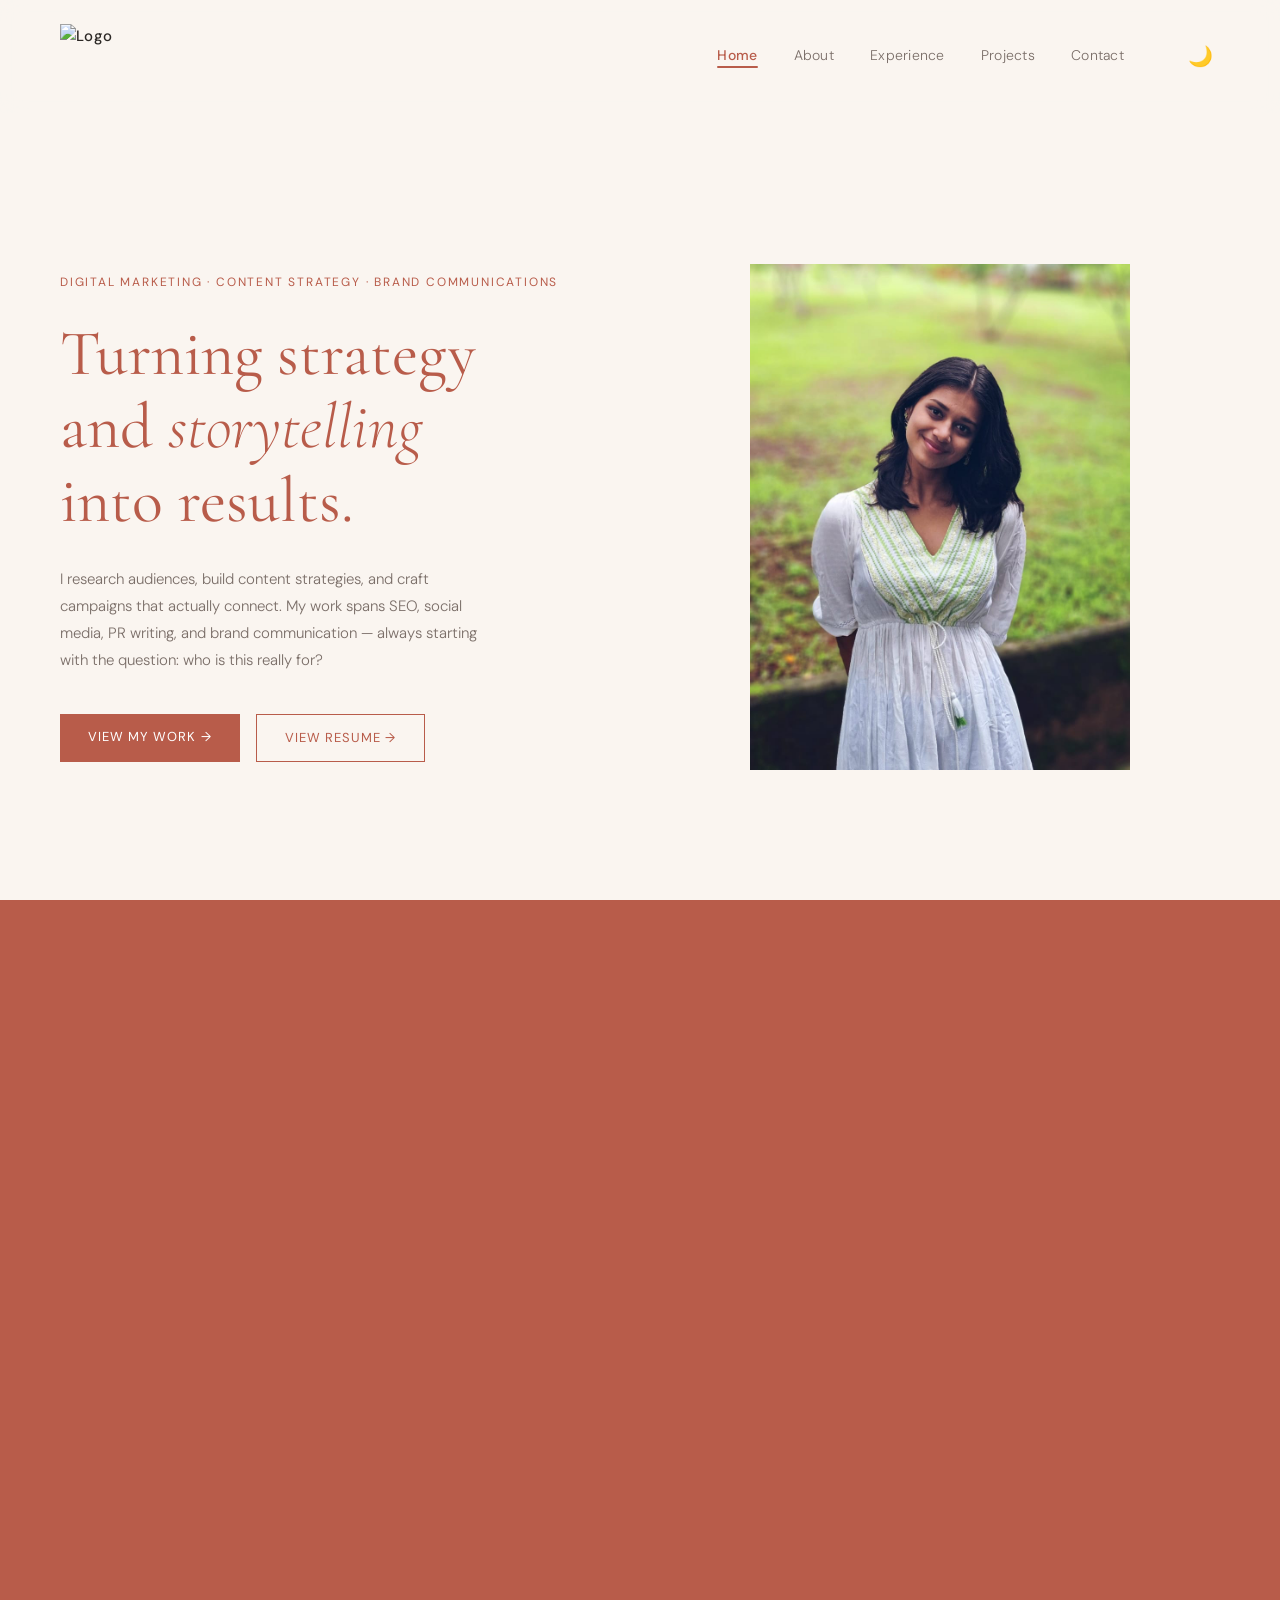
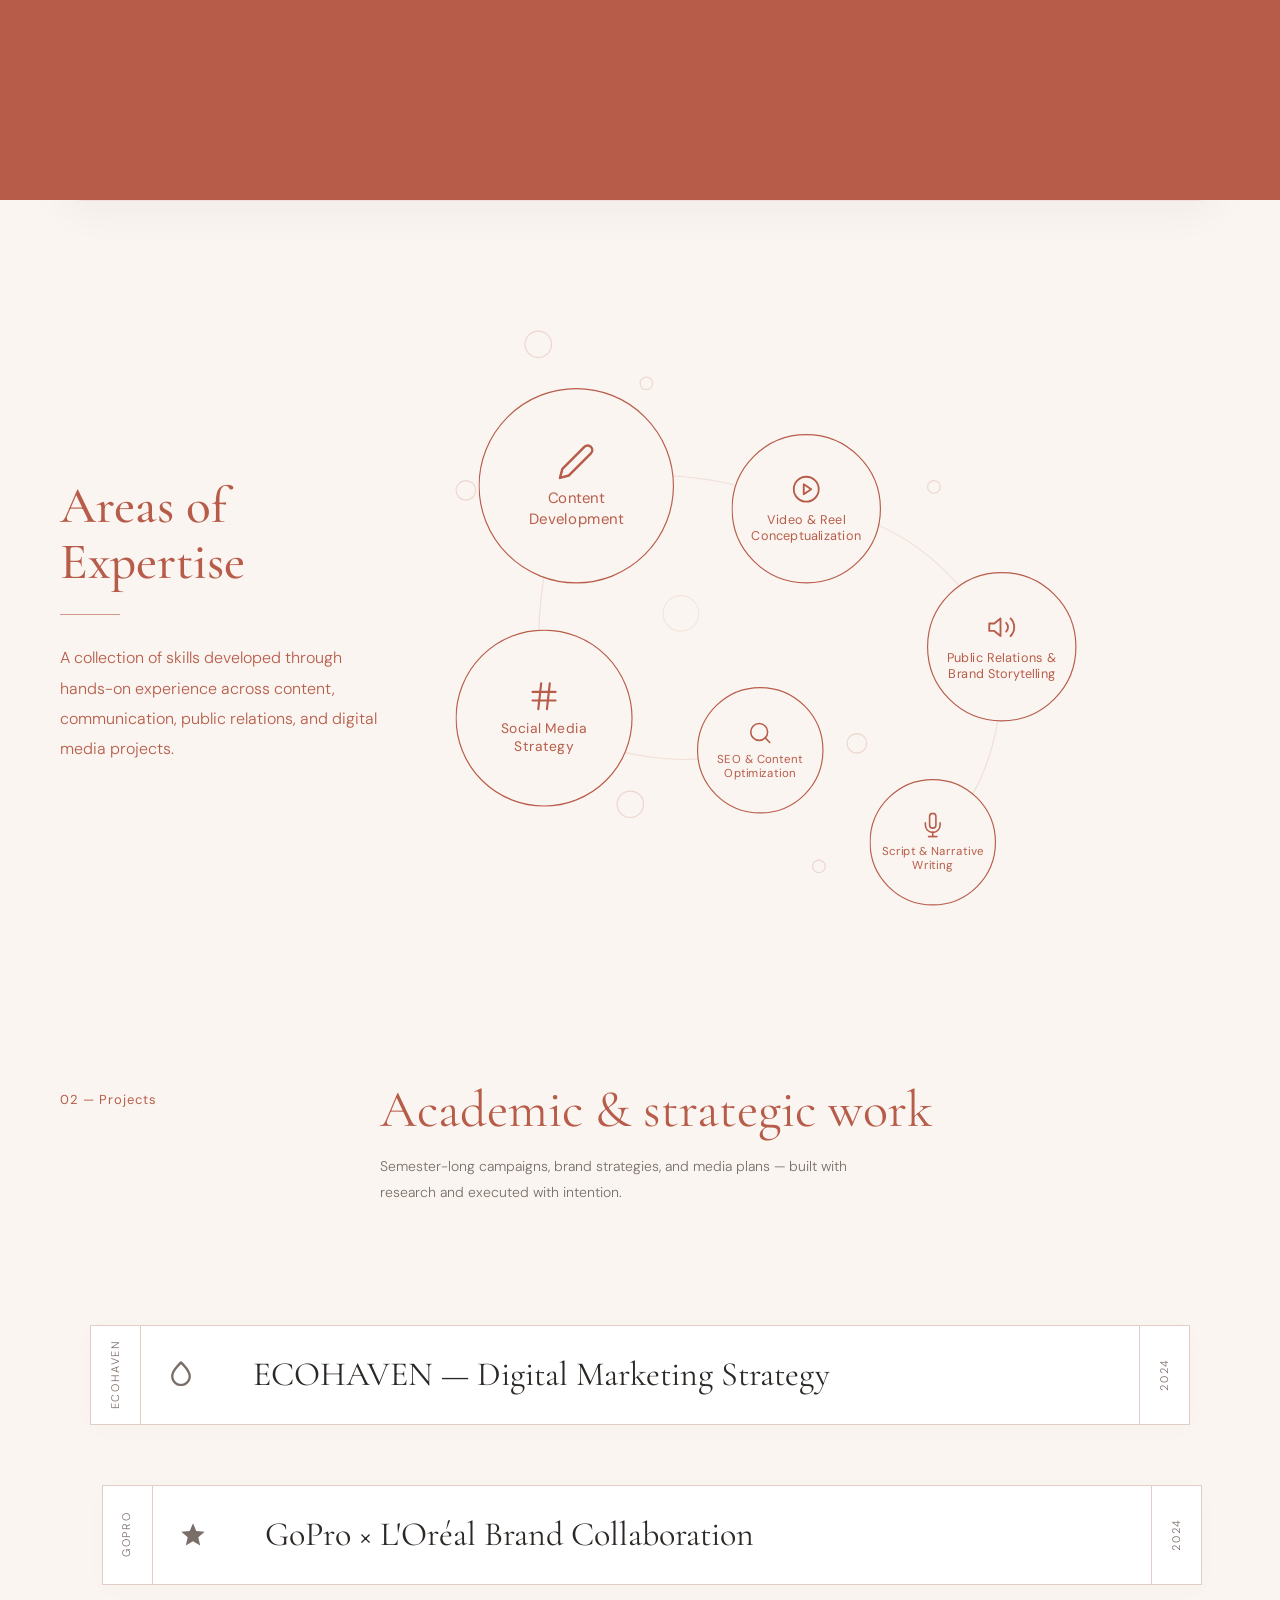
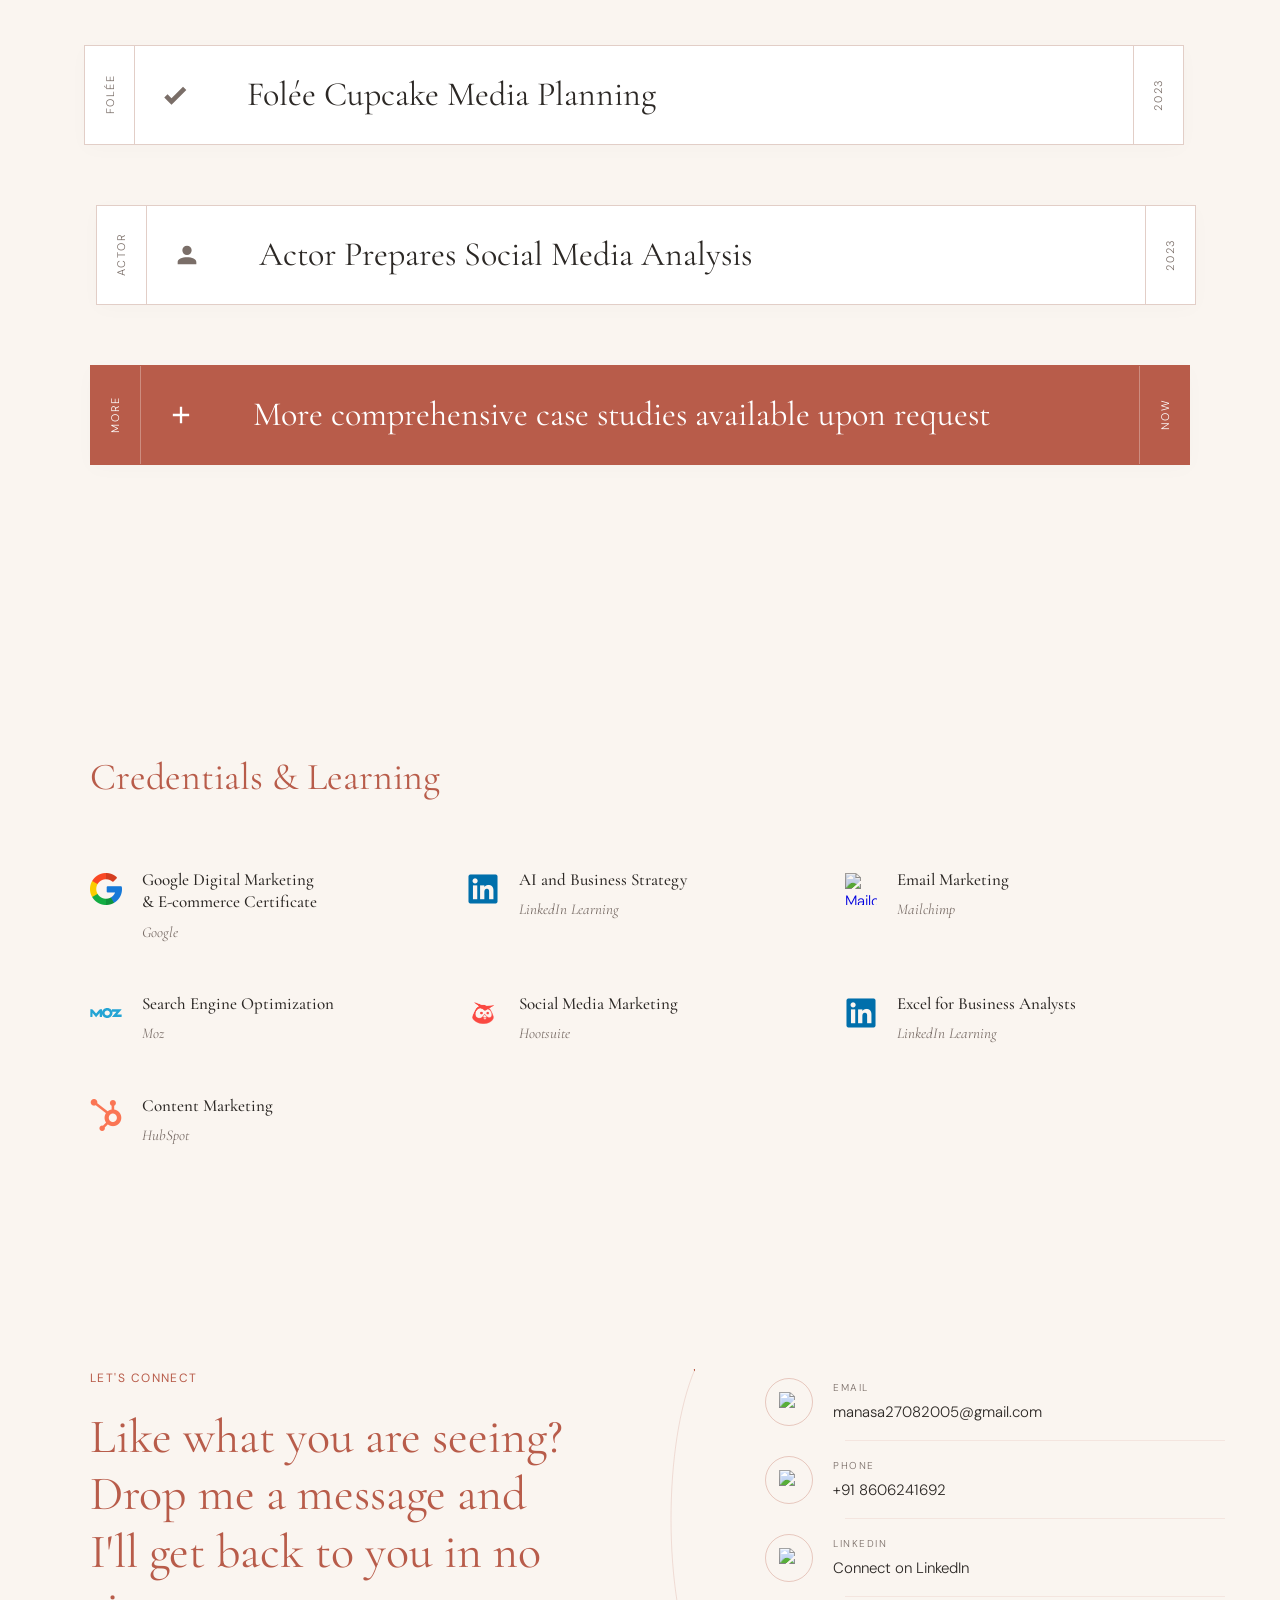
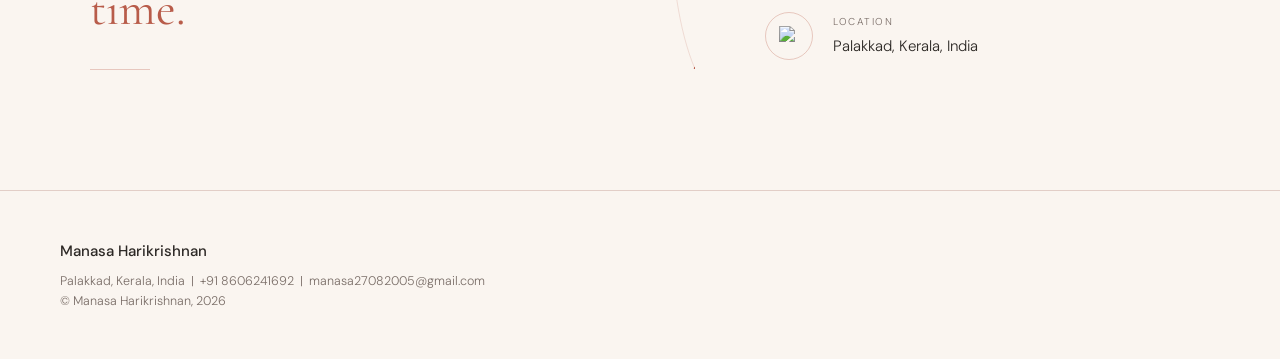
==== commit 6e739bd8: "Replace Quick Snapshot with Philosophy section" ====
--- a/index.html
+++ b/index.html
@@ -9,7 +9,7 @@
     <link rel="preconnect" href="https://fonts.googleapis.com">
     <link rel="preconnect" href="https://fonts.gstatic.com" crossorigin>
     <link
-        href="https://fonts.googleapis.com/css2?family=Cormorant+Garamond:ital,wght@0,300;0,400;0,500;0,600;1,300;1,400&family=DM+Sans:wght@300;400;500&display=swap"
+        href="https://fonts.googleapis.com/css2?family=Cormorant+Garamond:ital,wght@0,300;0,400;0,500;0,600;1,300;1,400&family=DM+Sans:wght@300;400;500&family=Inter:wght@400;500;600&display=swap"
         rel="stylesheet">
     <link rel="stylesheet" href="css/style.css">
 </head>
@@ -55,63 +55,40 @@
 
     </section>
 
-    <!-- QUICK SNAPSHOT SECTION -->
-    <section class="quick-snapshot" id="highlights">
-        <p class="qs-eyebrow-main fade-in">Quick Snapshot</p>
-        <div class="qs-inner fade-in">
-
-            <div class="qs-left">
-                <p class="qs-col-label">Where I've Worked</p>
-                <table class="exp-table">
-                    <tr>
-                        <td class="exp-role">SEO Intern</td>
-                        <td class="exp-org">Webandcrafts</td>
-                        <td class="exp-date">Apr 2026 – Present</td>
-                    </tr>
-                    <tr>
-                        <td class="exp-role">Communications Intern</td>
-                        <td class="exp-org">Young Leaders India</td>
-                        <td class="exp-date">Jan 2026 – Present</td>
-                    </tr>
-                    <tr>
-                        <td class="exp-role">Social Media Intern</td>
-                        <td class="exp-org">Paranubhuti Foundation</td>
-                        <td class="exp-date">Jan – Mar 2026</td>
-                    </tr>
-                    <tr>
-                        <td class="exp-role">Content Intern</td>
-                        <td class="exp-org">Kshitiksha Foundation</td>
-                        <td class="exp-date">May – Jun 2025</td>
-                    </tr>
-                    <tr>
-                        <td class="exp-role">Copywriter Intern</td>
-                        <td class="exp-org">InAmigos</td>
-                        <td class="exp-date">Jun 2025</td>
-                    </tr>
-                </table>
-            </div>
-
-            <div class="qs-divider"></div>
-
-            <div class="qs-right">
-                <p class="qs-col-label">What I Work With</p>
-                <div class="skills-wrap">
-                    <span class="pill featured">SEO</span>
-                    <span class="pill featured">Content Strategy</span>
-                    <span class="pill featured">Social Media</span>
-                    <span class="pill">Brand Communication</span>
-                    <span class="pill">PR Writing</span>
-                    <span class="pill">Keyword Research</span>
-                    <span class="pill">Email Marketing</span>
-                    <span class="pill">Audience Research</span>
-                    <span class="pill">Canva</span>
-                    <span class="pill">Google Analytics</span>
-                    <span class="pill">Hootsuite</span>
-                    <span class="pill">Mailchimp</span>
-                    <span class="pill">Moz</span>
-                </div>
-            </div>
-
+    <!-- MY VALUES / COMMUNICATION PHILOSOPHY SECTION -->
+    <section class="philosophy-section" id="philosophy">
+        <div class="philosophy-container fade-in">
+            <div class="philosophy-left">
+                <h2 class="philosophy-quote">
+                    <span class="highlight">Research</span> before messaging.<br>
+                    <span class="highlight">Audience</span> before assumption.<br>
+                    <span class="highlight">Clarity</span> above everything.
+                </h2>
+                <p class="philosophy-desc">
+                    Mass Communication student combining communication theory with business and marketing. I focus on audience behaviour, brand storytelling, and translating consumer insights into strategy.
+                </p>
+                <div class="status-button-wrap">
+                    <button class="status-button"><span class="status-dot"></span>OPEN TO INTERNSHIPS &amp; ENTRY-LEVEL ROLES</button>
+                </div>
+            </div>
+            
+            <div class="philosophy-divider"></div>
+            
+            <div class="philosophy-right">
+                <p class="philosophy-label">CURRENTLY STUDYING</p>
+                <h3 class="philosophy-uni">Amrita Vishwa Vidyapeetham</h3>
+                <p class="philosophy-degree">
+                    BA (Hons) Mass Communication with Research<br>
+                    Minor: Business Management &amp; Media
+                </p>
+                <div class="philosophy-cgpa-wrap">
+                    <span class="cgpa-number">9.09</span>
+                    <span class="cgpa-label">CGPA</span>
+                </div>
+                <p class="philosophy-academic-desc">
+                    Interdisciplinary program combining media strategy, audience behaviour, and brand communication.
+                </p>
+            </div>
         </div>
     </section>
 
--- a/css/style.css
+++ b/css/style.css
@@ -241,142 +241,190 @@
     font-weight: 300;
 }
 
-/* ── QUICK SNAPSHOT ── */
-.quick-snapshot {
+/* ── MY VALUES / COMMUNICATION PHILOSOPHY ── */
+.philosophy-section {
     padding: 80px 60px;
     background: var(--cream);
-}
-
-.qs-eyebrow-main {
-    font-family: 'DM Sans', sans-serif;
-    font-size: 11px;
-    letter-spacing: 0.15em;
+    display: flex;
+    justify-content: center;
+}
+
+.philosophy-container {
+    background: #F7F3F0;
+    border: 1px solid rgba(184, 92, 74, 0.12);
+    border-radius: 24px;
+    padding: 60px;
+    width: 100%;
+    max-width: 1400px;
+    box-shadow: 0 12px 40px rgba(0,0,0,0.04);
+    display: grid;
+    grid-template-columns: 52fr 1px 48fr;
+    gap: 30px;
+    align-items: center;
+}
+
+.philosophy-left {
+    display: flex;
+    flex-direction: column;
+    justify-content: center;
+}
+
+.philosophy-divider {
+    width: 1px;
+    background: rgba(184, 92, 74, 0.12);
+    height: 80%;
+    justify-self: center;
+}
+
+.philosophy-right {
+    display: flex;
+    flex-direction: column;
+    justify-content: center;
+}
+
+.philosophy-quote {
+    font-family: 'Cormorant Garamond', serif;
+    font-weight: 400;
+    font-style: italic;
+    font-size: 64px;
+    line-height: 1.08;
+    letter-spacing: -0.03em;
+    color: #1F1F1F;
+    margin: 0;
+}
+
+.philosophy-quote .highlight {
+    color: #B85C4A;
+}
+
+.philosophy-desc {
+    font-family: 'Inter', sans-serif;
+    font-size: 18px;
+    font-weight: 400;
+    line-height: 1.8;
+    color: #555555;
+    max-width: 520px;
+    margin-top: 40px;
+    margin-bottom: 0;
+}
+
+.status-button-wrap {
+    margin-top: 32px;
+}
+
+.status-button {
+    height: 42px;
+    padding: 0 20px;
+    border-radius: 999px;
+    border: 1px solid #D8A08F;
+    background: transparent;
+    color: #B85C4A;
+    font-family: 'Inter', sans-serif;
+    font-size: 12px;
+    letter-spacing: 0.12em;
+    font-weight: 500;
+    display: inline-flex;
+    align-items: center;
+    gap: 8px;
+    cursor: pointer;
+    transition: background 0.3s ease, color 0.3s ease;
+}
+
+.status-dot {
+    width: 6px;
+    height: 6px;
+    background: #B85C4A;
+    border-radius: 50%;
+    transition: background 0.3s ease;
+}
+
+.status-button:hover {
+    background: #B85C4A;
+    color: #FFFFFF;
+}
+
+.status-button:hover .status-dot {
+    background: #FFFFFF;
+}
+
+.philosophy-label {
+    font-family: 'Inter', sans-serif;
+    font-size: 12px;
+    letter-spacing: 0.18em;
+    font-weight: 500;
+    color: #B85C4A;
     text-transform: uppercase;
-    color: var(--terracotta);
-    margin-bottom: 2rem;
-    font-weight: 400;
-}
-
-.qs-inner {
-    background: var(--blush);
-    border: 1px solid var(--card-border);
-    border-radius: 4px;
-    padding: 3rem;
-    display: grid;
-    grid-template-columns: 1fr auto 1fr;
-    gap: 3rem;
-    align-items: start;
-}
-
-.qs-divider {
-    width: 1px;
-    background: var(--card-border);
-    align-self: stretch;
-}
-
-.qs-col-label {
-    font-family: 'DM Sans', sans-serif;
-    font-size: 11px;
-    letter-spacing: 0.15em;
-    text-transform: uppercase;
-    color: var(--muted);
-    margin-bottom: 1.5rem;
-    font-weight: 400;
-}
-
-/* Experience table inside the snapshot card */
-.exp-table {
-    width: 100%;
-    border-collapse: collapse;
-}
-
-.exp-table tr {
-    border-bottom: 1px solid var(--card-border);
-}
-
-.exp-table tr:last-child {
-    border-bottom: none;
-}
-
-.exp-table td {
-    padding: 0.9rem 0;
-    vertical-align: top;
-    font-size: 13.5px;
-    font-family: 'DM Sans', sans-serif;
-    font-weight: 300;
-    text-transform: none;
-    letter-spacing: 0;
-}
-
-.exp-table .exp-role {
+    margin: 0;
+}
+
+.philosophy-uni {
+    font-family: 'Inter', sans-serif;
+    font-size: 24px;
+    font-weight: 600;
+    color: #1F1F1F;
+    margin-top: 20px;
+    margin-bottom: 0;
+}
+
+.philosophy-degree {
+    font-family: 'Inter', sans-serif;
+    font-size: 18px;
+    color: #666666;
+    line-height: 1.8;
+    margin-top: 8px;
+    margin-bottom: 24px;
+}
+
+.philosophy-cgpa-wrap {
+    display: flex;
+    align-items: baseline;
+    gap: 12px;
+    margin-bottom: 16px;
+}
+
+.cgpa-number {
+    font-family: 'Cormorant Garamond', serif;
+    font-size: 72px;
     font-weight: 500;
-    color: var(--charcoal);
-    width: 38%;
-}
-
-.exp-table .exp-org {
-    color: var(--muted);
-    width: 35%;
-    font-weight: 300;
-    text-transform: none;
-}
-
-.exp-table .exp-date {
-    color: var(--muted);
-    opacity: 0.6;
-    text-align: right;
-    width: 27%;
-    white-space: nowrap;
-    font-size: 12px;
-}
-
-/* Skills pills */
-.skills-wrap {
-    display: flex;
-    flex-wrap: wrap;
-    gap: 8px;
-}
-
-.pill {
-    font-family: 'DM Sans', sans-serif;
-    font-size: 12px;
-    padding: 6px 14px;
-    border-radius: 20px;
-    border: 1px solid var(--card-border);
-    color: var(--muted);
-    font-weight: 300;
-    letter-spacing: 0.02em;
-    background: transparent;
-}
-
-.pill.featured {
-    border-color: var(--terracotta);
-    color: var(--terracotta);
-    font-weight: 400;
+    color: #B85C4A;
+    line-height: 1;
+}
+
+.cgpa-label {
+    font-family: 'Inter', sans-serif;
+    font-size: 18px;
+    color: #777777;
+}
+
+.philosophy-academic-desc {
+    font-family: 'Inter', sans-serif;
+    font-size: 18px;
+    line-height: 1.8;
+    color: #666666;
+    max-width: 450px;
+    margin: 0;
 }
 
 /* Mobile */
 @media (max-width: 768px) {
-    .quick-snapshot {
+    .philosophy-section {
         padding: 60px 24px;
     }
 
-    .qs-inner {
+    .philosophy-container {
         grid-template-columns: 1fr;
-        gap: 2rem;
-        padding: 2rem;
-    }
-
-    .qs-divider {
-        display: none;
-    }
-
-    .exp-table td {
-        font-size: 12px;
-    }
-
-    .exp-table .exp-date {
-        white-space: normal;
+        gap: 40px;
+        padding: 40px 24px;
+    }
+
+    .philosophy-divider {
+        width: 100%;
+        height: 1px;
+        justify-self: stretch;
+    }
+
+    .philosophy-quote {
+        font-size: 42px;
     }
 }
 
@@ -1823,6 +1871,8 @@
     position: relative;
     width: 600px;
     height: 520px;
+    transform: scale(1.15) translateX(30px);
+    transform-origin: center;
 }
 
 .expertise-connections {
@@ -1942,7 +1992,7 @@
 
 /* Scroll Anim: Fade in staggered */
 .anim-bubble {
-    opacity: 0 !important;
+    opacity: 0;
     transform: translateY(20px);
     animation: none;
 }
@@ -1965,6 +2015,10 @@
     }
     .expertise-right {
         justify-content: center;
+    }
+    .expertise-grid {
+        transform: scale(0.85) translateX(0);
+        transform-origin: center;
     }
 }
 @media (max-width: 600px) {
@@ -1973,8 +2027,6 @@
         transform-origin: top left;
         margin: 0;
     }
-}
-
     .expertise-right {
         justify-content: flex-start;
         height: 300px;
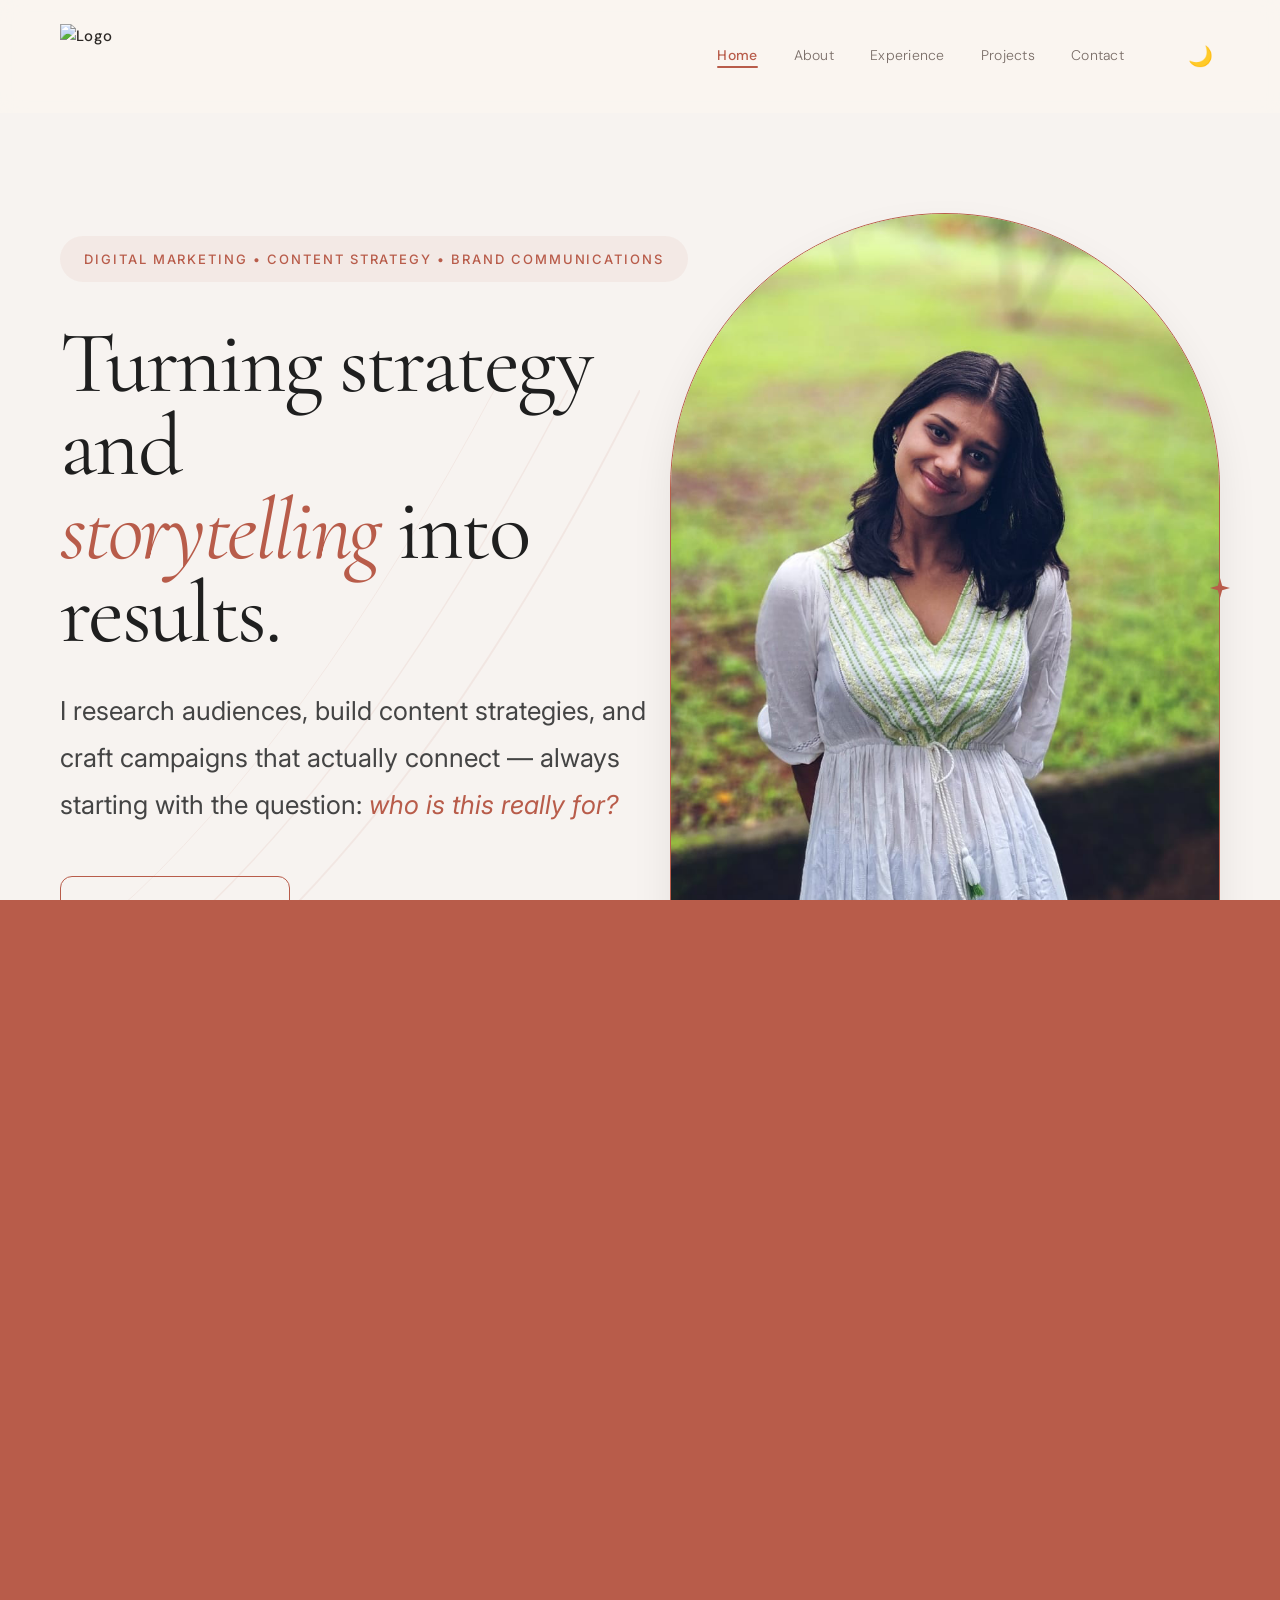
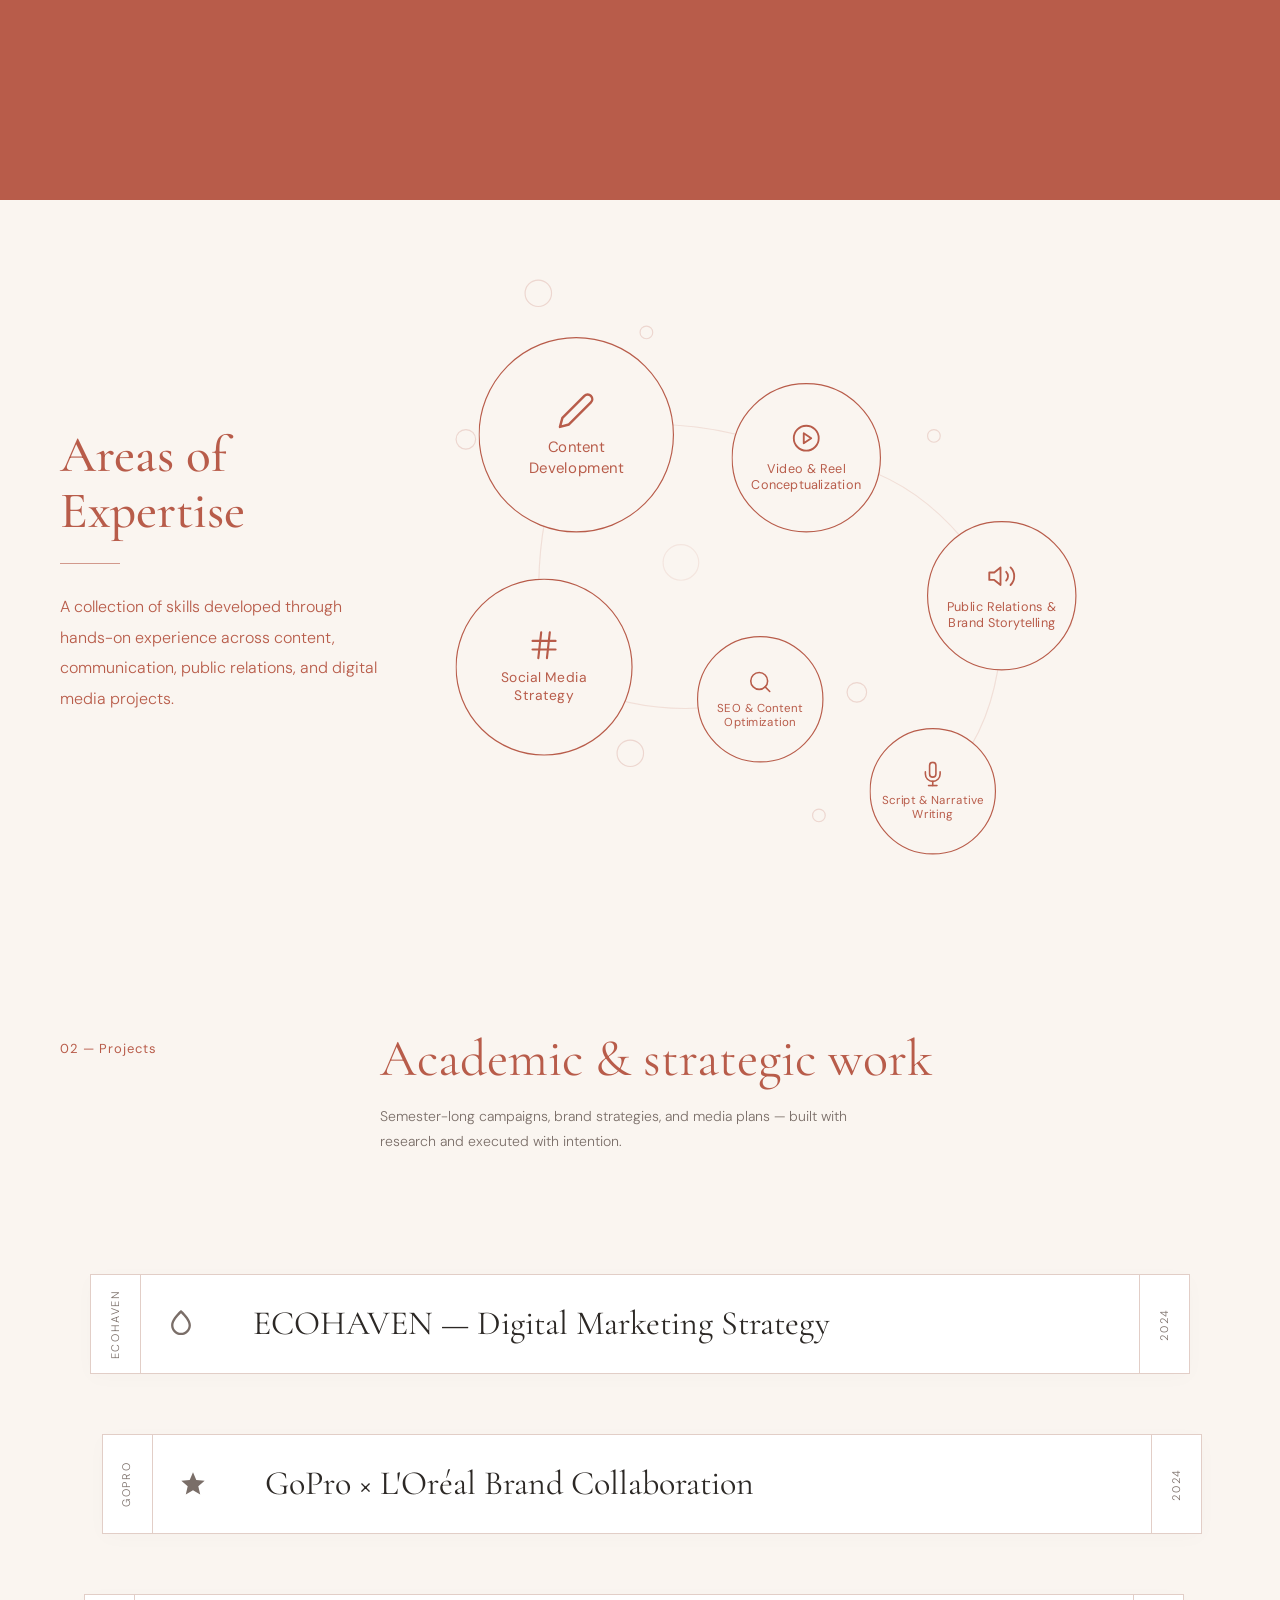
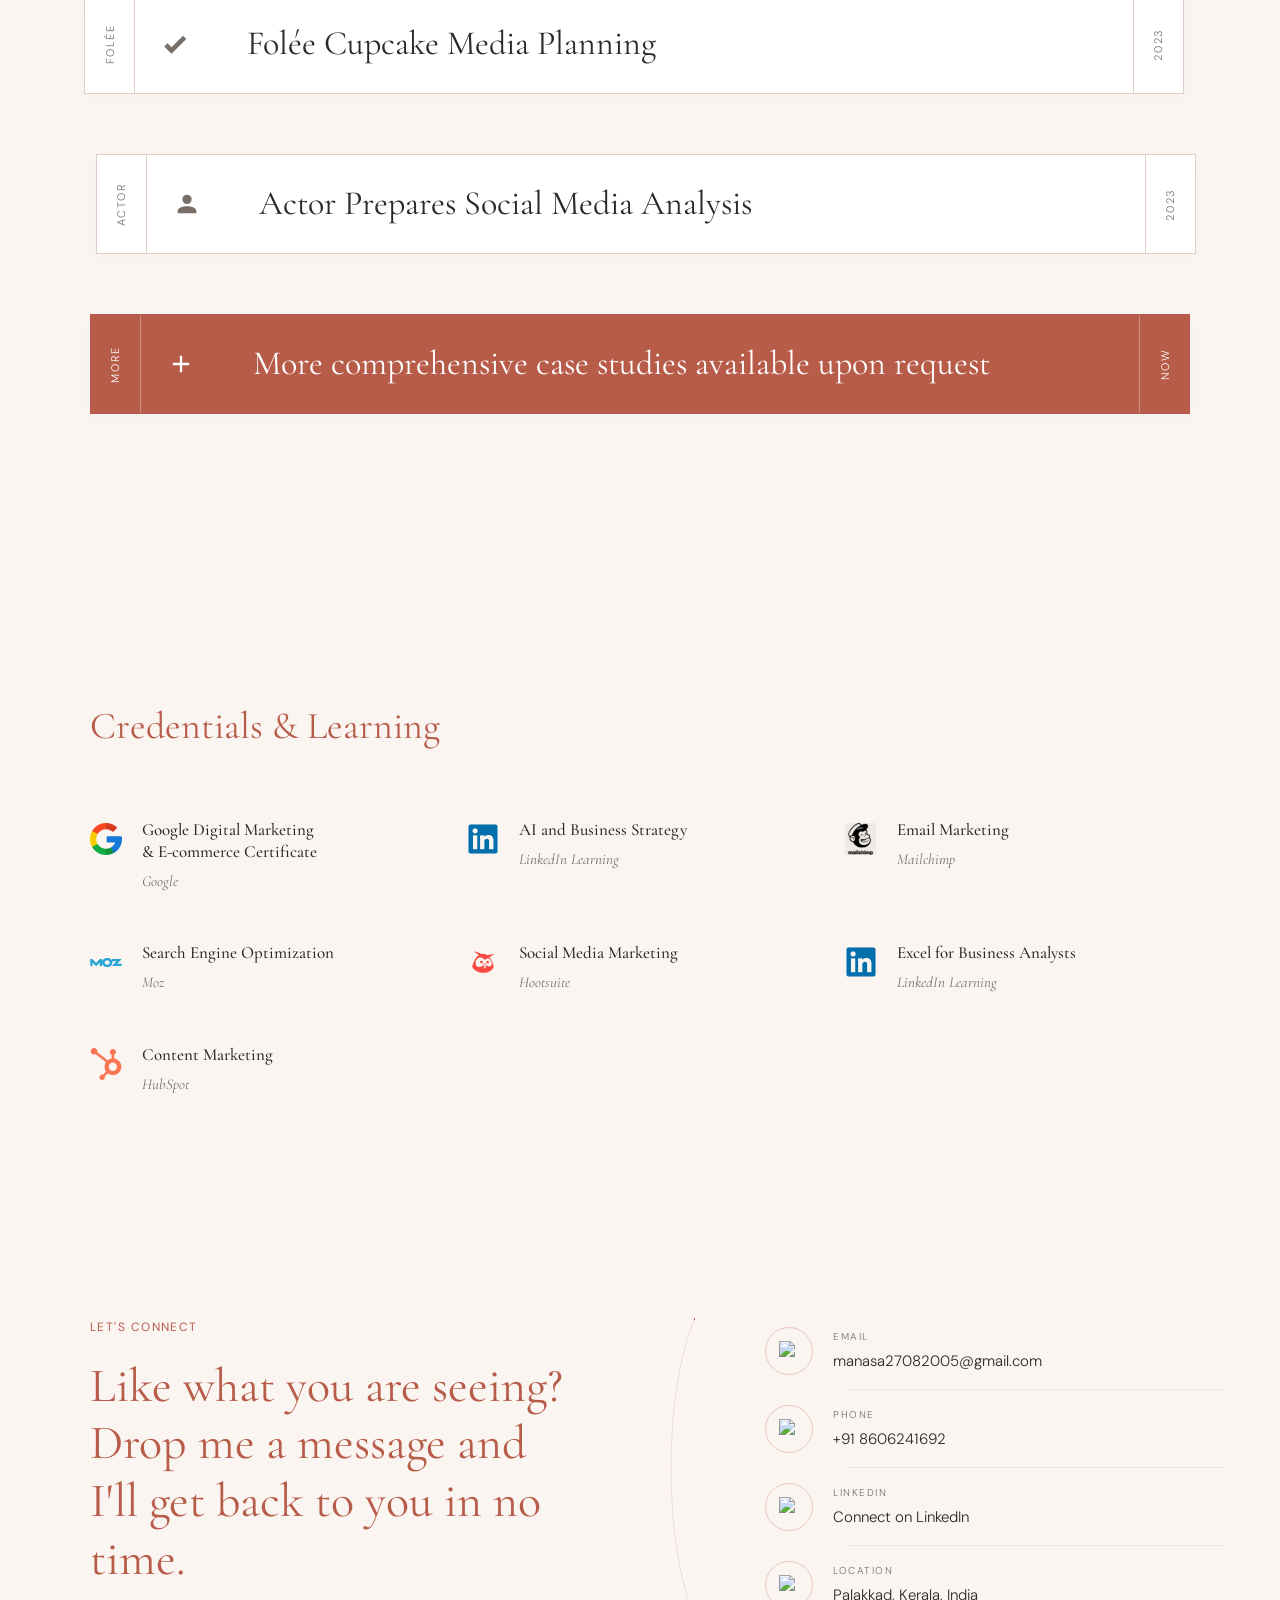
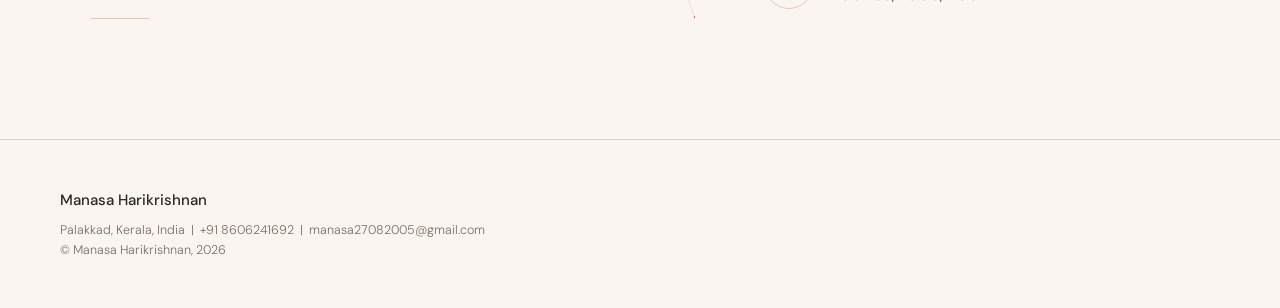
==== commit 93edf8f5: "Redesign Hero section to premium editorial layout" ====
--- a/index.html
+++ b/index.html
@@ -29,30 +29,43 @@
         </ul>
     </nav>
 
-    <!-- HERO -->
-    <section class="hero" id="home">
-        <div class="hero-text fade-in">
-            <p class="hero-eyebrow">Digital Marketing · Content Strategy · Brand Communications</p>
-            <h1 class="hero-headline">
-                Turning strategy<br>
-                and <em>storytelling</em><br>
-                into results.
-            </h1>
-            <p class="hero-intro">
-                I research audiences, build content strategies, and craft campaigns that actually connect. My work spans SEO, social media, PR writing, and brand communication — always starting with the question: who is this really for?
-            </p>
-            <div class="hero-buttons">
-                <a href="#projects" class="btn-primary">View My Work →</a>
-                <a href="Manasa_Harikrishnan_Resume.pdf" target="_blank" class="btn-outline">View Resume &rarr;</a>
-            </div>
-        </div>
-        <div class="hero-image-wrap fade-in" style="transition-delay:0.15s">
-            <div class="hero-photo-placeholder" style="border: none; background: transparent;">
-                <img src="image.png" alt="Manasa Harikrishnan" style="position: relative; z-index: 10;">
-            </div>
-        </div>
-
-
+    <!-- HERO V2 -->
+    <section class="hero-v2" id="home">
+        <!-- Subtle decorative lines -->
+        <svg class="hero-bg-lines" viewBox="0 0 800 800" xmlns="http://www.w3.org/2000/svg">
+            <path d="M-100,800 Q400,800 800,0" fill="none" stroke="currentColor" stroke-width="2" />
+            <path d="M-100,750 Q350,750 750,-50" fill="none" stroke="currentColor" stroke-width="1.5" />
+            <path d="M-100,700 Q300,700 700,-100" fill="none" stroke="currentColor" stroke-width="1" />
+        </svg>
+        
+        <div class="hero-v2-container">
+            <div class="hero-v2-left">
+                <div class="hero-expertise-pill">
+                    DIGITAL MARKETING &bull; CONTENT STRATEGY &bull; BRAND COMMUNICATIONS
+                </div>
+                <h1 class="hero-v2-headline">
+                    Turning strategy and <br>
+                    <span class="highlight-italic">storytelling</span> into results.
+                </h1>
+                <p class="hero-v2-intro">
+                    I research audiences, build content strategies, and craft campaigns that actually connect — always starting with the question: <span class="highlight-italic">who is this really for?</span>
+                </p>
+                <div class="hero-v2-buttons">
+                    <a href="Manasa_Harikrishnan_Resume.pdf" target="_blank" class="btn-resume">View Resume &rarr;</a>
+                </div>
+            </div>
+            
+            <div class="hero-v2-right">
+                <div class="hero-v2-photo-wrap">
+                    <div class="hero-v2-photo-inner">
+                        <img src="image.png" alt="Manasa Harikrishnan">
+                    </div>
+                    <svg class="star-accent" viewBox="0 0 24 24" xmlns="http://www.w3.org/2000/svg">
+                        <path d="M12 0L14.59 9.41L24 12L14.59 14.59L12 24L9.41 14.59L0 12L9.41 9.41L12 0Z" fill="currentColor"/>
+                    </svg>
+                </div>
+            </div>
+        </div>
     </section>
 
     <!-- MY VALUES / COMMUNICATION PHILOSOPHY SECTION -->
--- a/css/style.css
+++ b/css/style.css
@@ -75,131 +75,252 @@
     color: var(--terracotta);
 }
 
-/* ── HERO ── */
-.hero {
-    padding: 60px 60px 80px;
-    display: grid;
-    grid-template-columns: 1fr 1fr;
-    gap: 40px;
-    align-items: center;
-    min-height: calc(100vh - 72px);
-}
-
-.hero-text {
+/* ── HERO V2 ── */
+.hero-v2 {
     position: relative;
+    background-color: #F7F3F0;
+    min-height: 100vh;
+    display: flex;
+    align-items: center;
+    justify-content: center;
+    overflow: hidden;
+    padding: 100px 60px;
+}
+
+.hero-bg-lines {
+    position: absolute;
+    bottom: -10%;
+    left: -10%;
+    width: 60%;
+    height: auto;
+    color: #B85C4A;
+    opacity: 0.08;
+    pointer-events: none;
+    z-index: 1;
+}
+
+.hero-v2-container {
+    width: 100%;
+    max-width: 1400px;
+    display: flex;
+    align-items: center;
+    justify-content: space-between;
     z-index: 2;
-}
-
-.hero-eyebrow {
-    font-size: 12px;
+    position: relative;
+    margin: 0 auto;
+}
+
+.hero-v2-left {
+    width: 55%;
+    display: flex;
+    flex-direction: column;
+    align-items: flex-start;
+}
+
+.hero-v2-right {
+    width: 45%;
+    display: flex;
+    justify-content: flex-end;
+    align-items: center;
+}
+
+.hero-expertise-pill {
+    background: rgba(184, 92, 74, 0.06);
+    color: #B85C4A;
+    border-radius: 999px;
+    padding: 12px 24px;
+    font-family: 'Inter', sans-serif;
+    font-size: 13px;
     letter-spacing: 0.15em;
-    text-transform: uppercase;
-    color: var(--terracotta);
-    margin-bottom: 24px;
+    font-weight: 500;
+    white-space: nowrap;
+    margin-bottom: 40px;
+    
+    opacity: 0;
+    animation: h-fade 0.8s ease-out forwards;
+}
+
+.hero-v2-headline {
+    font-family: 'Cormorant Garamond', serif;
     font-weight: 400;
-}
-
-.hero-headline {
-    font-family: 'Cormorant Garamond', serif;
-    font-size: clamp(42px, 5vw, 68px);
+    font-size: 88px;
+    line-height: 0.95;
+    letter-spacing: -0.03em;
+    color: #1F1F1F;
+    margin: 0 0 32px 0;
+    
+    opacity: 0;
+    animation: h-slide 0.8s ease-out 0.1s forwards;
+}
+
+.hero-v2-headline .highlight-italic {
+    color: #B85C4A;
+    font-style: italic;
+}
+
+.hero-v2-intro {
+    font-family: 'Inter', sans-serif;
+    font-size: 26px;
     font-weight: 400;
-    line-height: 1.15;
-    color: var(--terracotta);
-    margin-bottom: 28px;
-}
-
-.hero-headline em {
+    line-height: 1.8;
+    color: #444444;
+    max-width: 700px;
+    margin: 0 0 48px 0;
+    
+    opacity: 0;
+    animation: h-slide 0.8s ease-out 0.2s forwards;
+}
+
+.hero-v2-intro .highlight-italic {
+    color: #B85C4A;
     font-style: italic;
-    font-weight: 300;
-}
-
-.hero-intro {
-    color: var(--muted);
-    font-size: 15px;
-    line-height: 1.8;
-    max-width: 440px;
-    margin-bottom: 40px;
-}
-
-.hero-buttons {
-    display: flex;
-    gap: 16px;
-    flex-wrap: wrap;
-}
-
-.btn-primary {
-    padding: 12px 28px;
-    background: var(--terracotta);
-    color: white;
+}
+
+.btn-resume {
+    display: inline-flex;
+    align-items: center;
+    justify-content: center;
+    height: 64px;
+    width: 230px;
+    background: transparent;
+    border: 1px solid #B85C4A;
+    border-radius: 12px;
+    color: #B85C4A;
+    font-family: 'Inter', sans-serif;
+    font-size: 20px;
+    font-weight: 500;
     text-decoration: none;
-    font-size: 13px;
-    letter-spacing: 0.08em;
-    text-transform: uppercase;
-    font-weight: 400;
-    transition: background 0.2s;
-}
-
-.btn-primary:hover {
-    background: var(--terracotta-light);
-}
-
-.btn-outline {
-    padding: 12px 28px;
-    border: 1px solid var(--terracotta);
-    color: var(--terracotta);
-    text-decoration: none;
-    font-size: 13px;
-    letter-spacing: 0.08em;
-    text-transform: uppercase;
-    font-weight: 400;
-    transition: all 0.2s;
-}
-
-.btn-outline:hover {
-    background: var(--terracotta);
-    color: white;
-}
-
-.hero-image-wrap {
+    transition: background 0.3s ease, color 0.3s ease;
+    
+    opacity: 0;
+    animation: h-fade 0.8s ease-out 0.3s forwards;
+}
+
+.btn-resume:hover {
+    background: #B85C4A;
+    color: #FFFFFF;
+}
+
+.hero-v2-photo-wrap {
     position: relative;
-    display: flex;
-    justify-content: center;
-    align-items: flex-start;
-}
-
-.hero-photo-placeholder {
-    width: 100%;
-    max-width: 380px;
-    aspect-ratio: 3/4;
-    background: var(--card-bg);
-    position: relative;
+    
+    opacity: 0;
+    transform: scale(0.95);
+    animation: h-scale 0.8s ease-out 0.2s forwards;
+}
+
+.hero-v2-photo-inner {
+    width: 550px;
+    height: 750px;
+    border-top-left-radius: 275px;
+    border-top-right-radius: 275px;
+    border-bottom-left-radius: 0;
+    border-bottom-right-radius: 0;
+    border: 1.5px solid #B85C4A;
+    box-shadow: 0 20px 40px rgba(0,0,0,0.08);
     overflow: hidden;
-}
-
-.hero-photo-placeholder::after {
-    content: '';
-    position: absolute;
-    inset: 0;
-    background: linear-gradient(135deg, var(--card-bg) 0%, var(--card-border) 100%);
-}
-
-.hero-photo-placeholder .placeholder-text {
-    position: absolute;
-    bottom: 20px;
-    left: 20px;
-    font-size: 12px;
-    color: var(--muted);
-    letter-spacing: 0.1em;
-    text-transform: uppercase;
-    z-index: 2;
-}
-
-/* actual photo */
-.hero-photo-placeholder img {
+    background-color: var(--card-bg);
+}
+
+.hero-v2-photo-inner img {
     width: 100%;
     height: 100%;
     object-fit: cover;
     display: block;
+    object-position: center 20%;
+}
+
+.star-accent {
+    position: absolute;
+    right: -10px;
+    top: 50%;
+    margin-top: -10px;
+    width: 20px;
+    height: 20px;
+    color: #B85C4A;
+    z-index: 10;
+}
+
+@keyframes h-fade {
+    0% { opacity: 0; }
+    100% { opacity: 1; }
+}
+
+@keyframes h-slide {
+    0% { opacity: 0; transform: translateY(30px); }
+    100% { opacity: 1; transform: translateY(0); }
+}
+
+@keyframes h-scale {
+    0% { opacity: 0; transform: scale(0.95); }
+    100% { opacity: 1; transform: scale(1); }
+}
+
+/* Tablet */
+@media (max-width: 1200px) {
+    .hero-v2-headline {
+        font-size: 64px;
+    }
+    .hero-v2-intro {
+        font-size: 20px;
+    }
+    .hero-v2-photo-inner {
+        width: 420px;
+        height: 572px;
+        border-top-left-radius: 210px;
+        border-top-right-radius: 210px;
+    }
+}
+
+/* Mobile */
+@media (max-width: 768px) {
+    .hero-v2 {
+        padding: 120px 24px 80px;
+        min-height: auto;
+    }
+    .hero-v2-container {
+        flex-direction: column;
+    }
+    .hero-v2-left {
+        width: 100%;
+        margin-bottom: 60px;
+        align-items: center;
+        text-align: center;
+    }
+    .hero-v2-right {
+        width: 100%;
+        justify-content: center;
+    }
+    .hero-expertise-pill {
+        white-space: nowrap;
+        font-size: 9px;
+        letter-spacing: 0.1em;
+        padding: 10px 16px;
+    }
+    .hero-v2-headline {
+        font-size: 48px;
+    }
+    .hero-v2-intro {
+        font-size: 18px;
+        margin-bottom: 32px;
+    }
+    .hero-v2-photo-inner {
+        width: 100%;
+        max-width: 380px;
+        height: 520px;
+        border-top-left-radius: 190px;
+        border-top-right-radius: 190px;
+    }
+}
+
+@media (max-width: 480px) {
+    .hero-expertise-pill {
+        font-size: 7.5px;
+        padding: 8px 12px;
+    }
+    .hero-v2-headline {
+        font-size: 42px;
+    }
 }
 
 /* ── SECTION COMMONS ── */
@@ -286,7 +407,7 @@
     font-family: 'Cormorant Garamond', serif;
     font-weight: 400;
     font-style: italic;
-    font-size: 64px;
+    font-size: 56px;
     line-height: 1.08;
     letter-spacing: -0.03em;
     color: #1F1F1F;
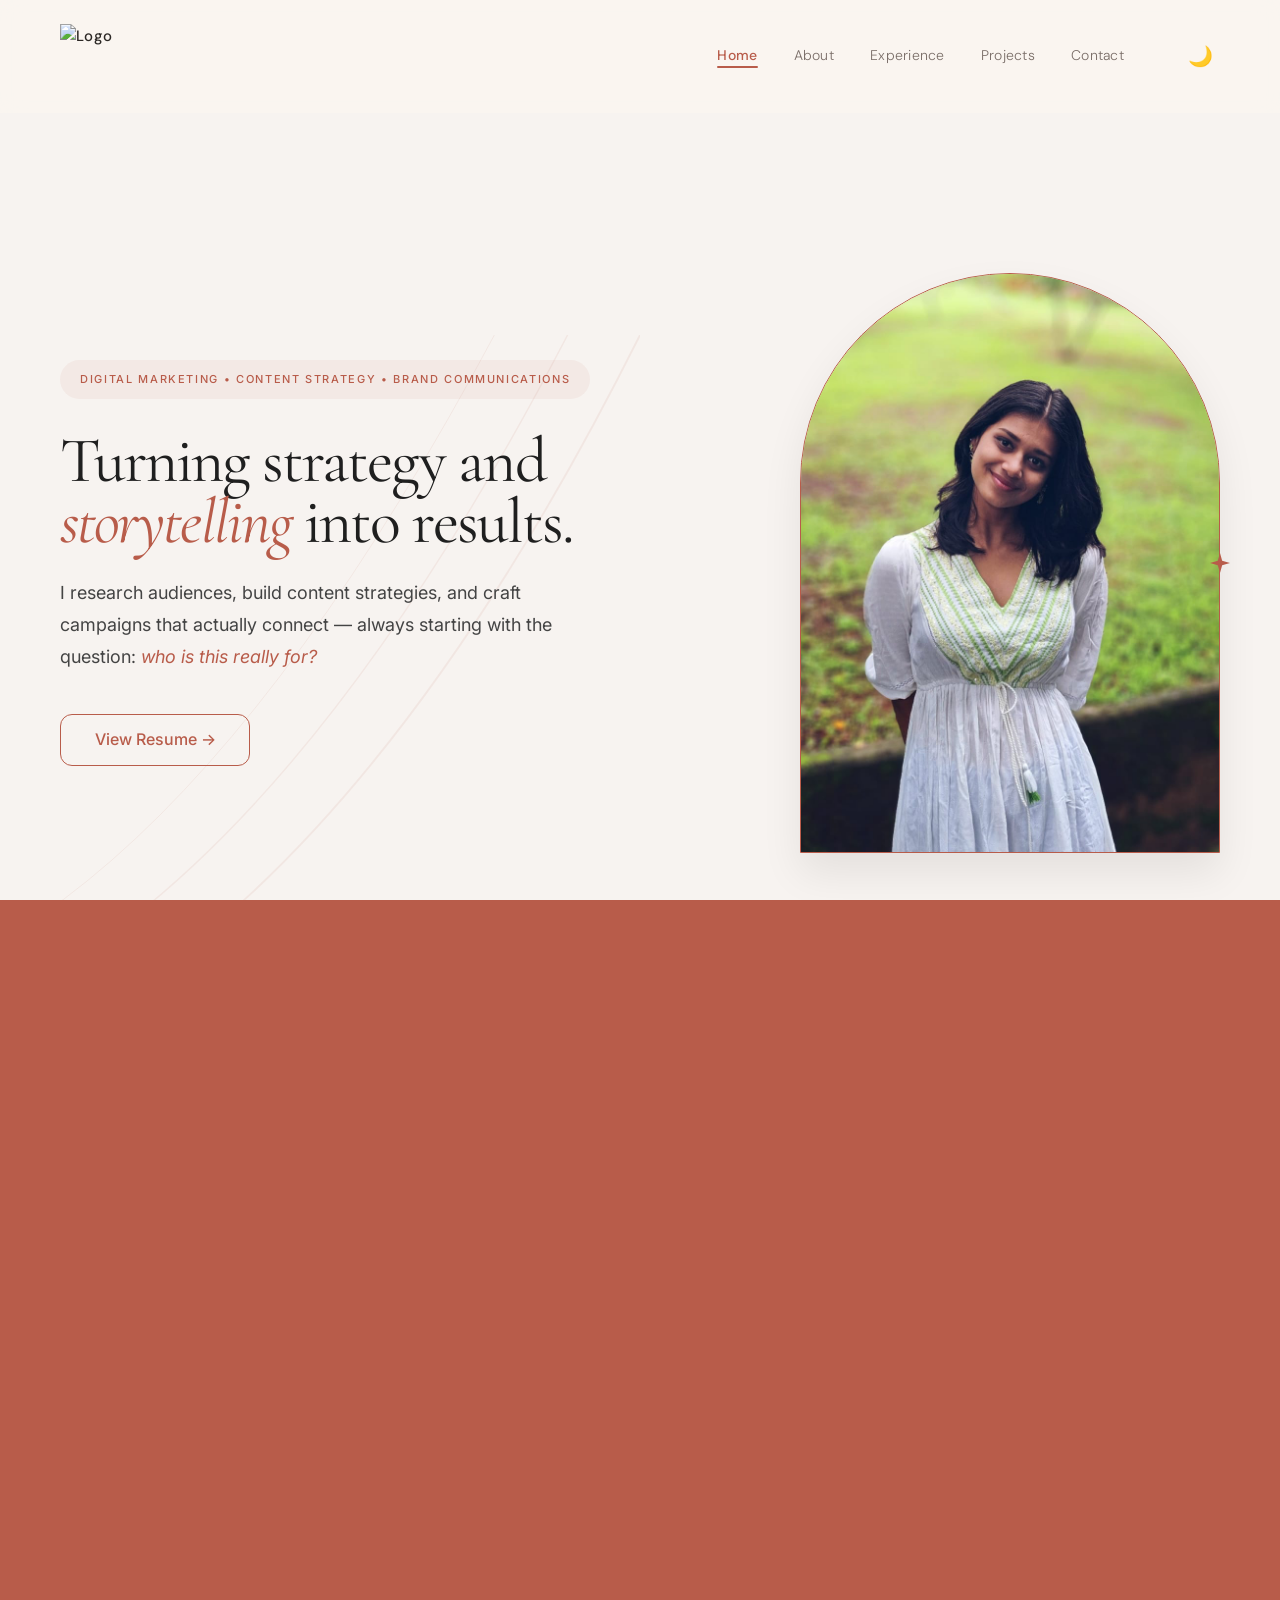
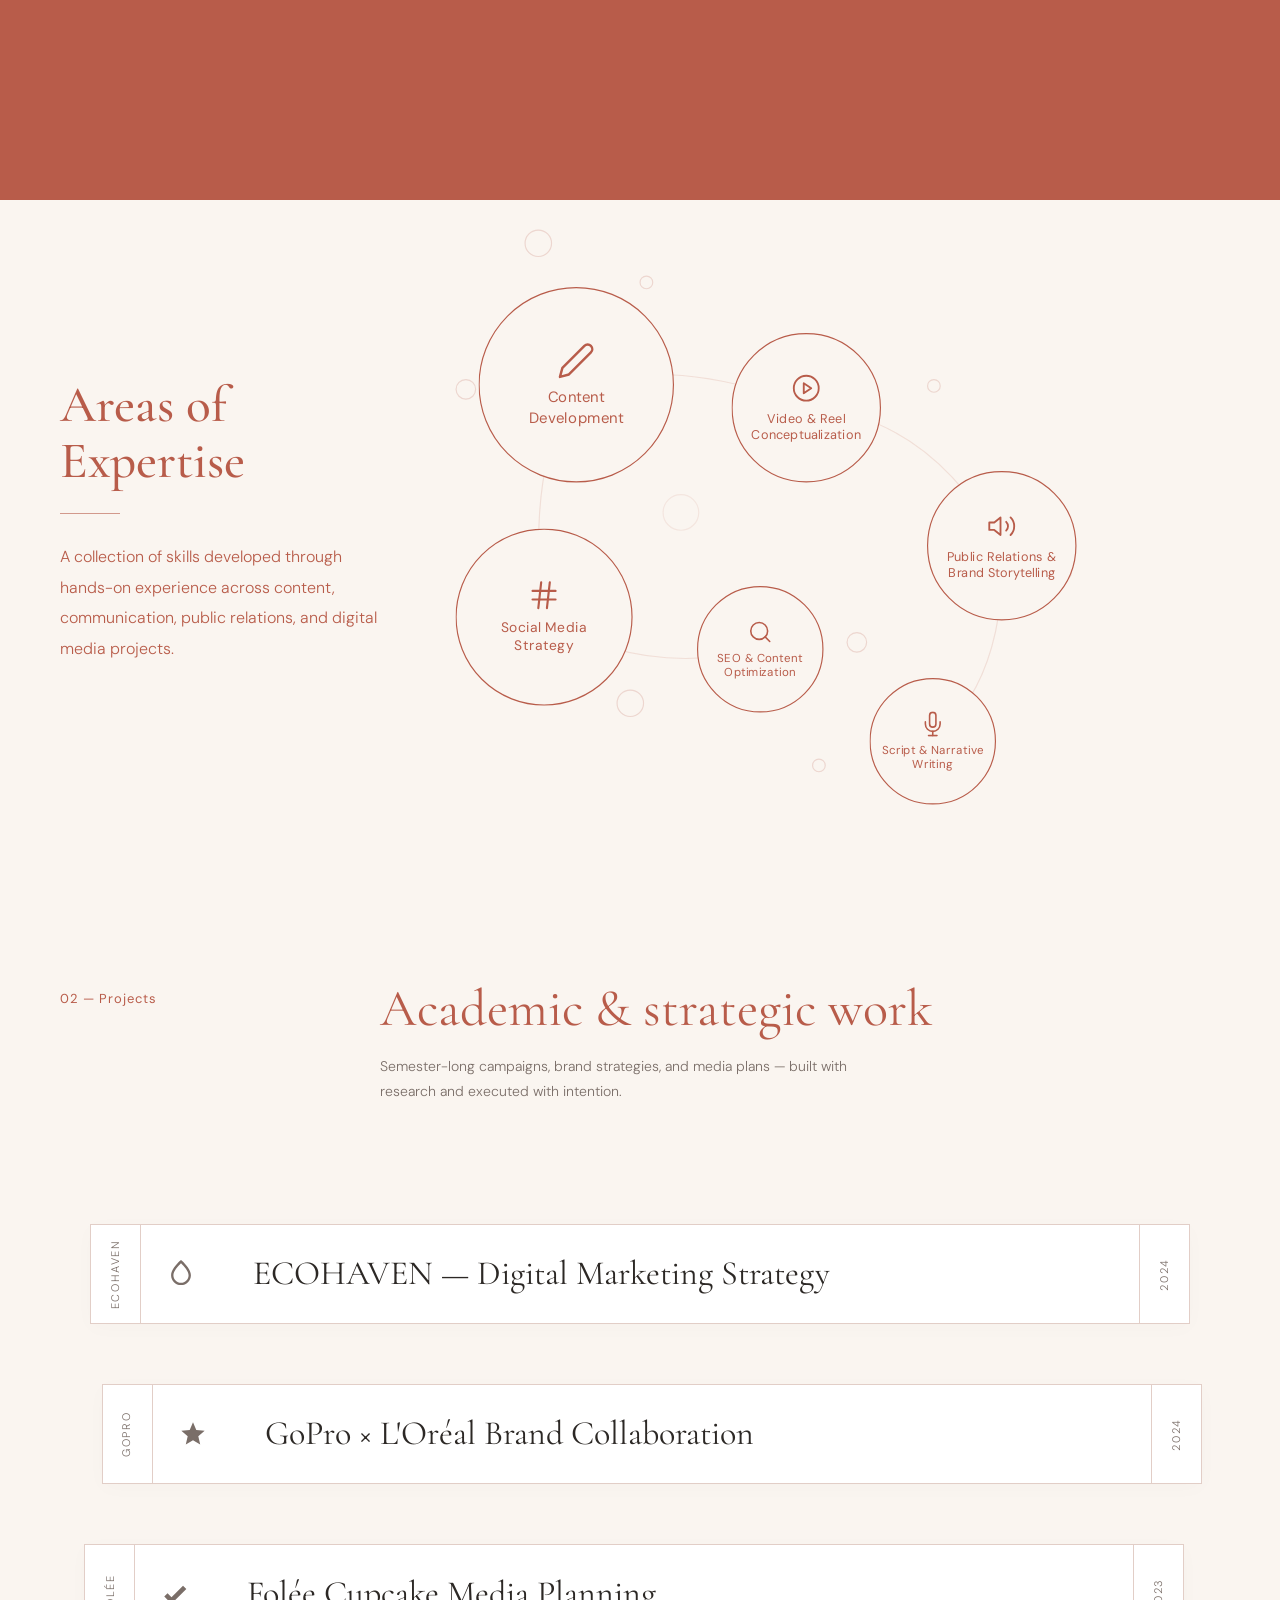
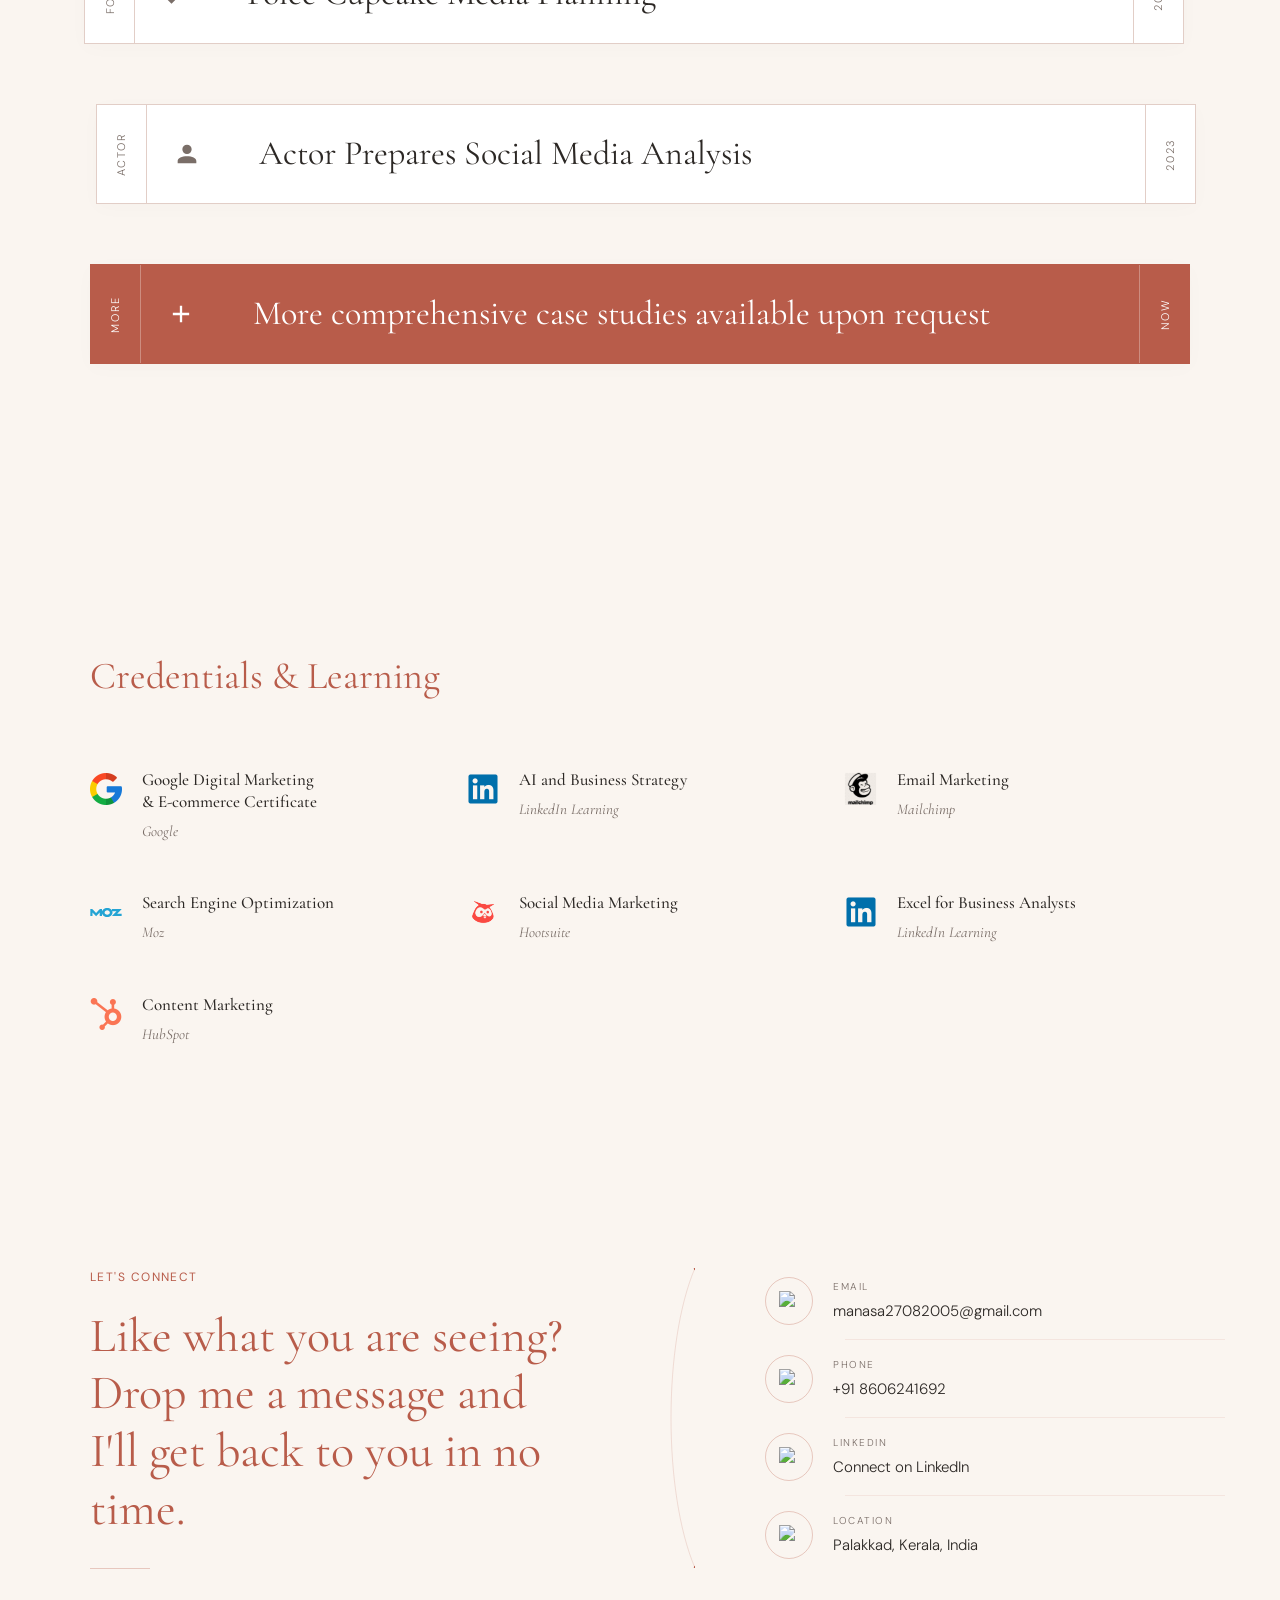
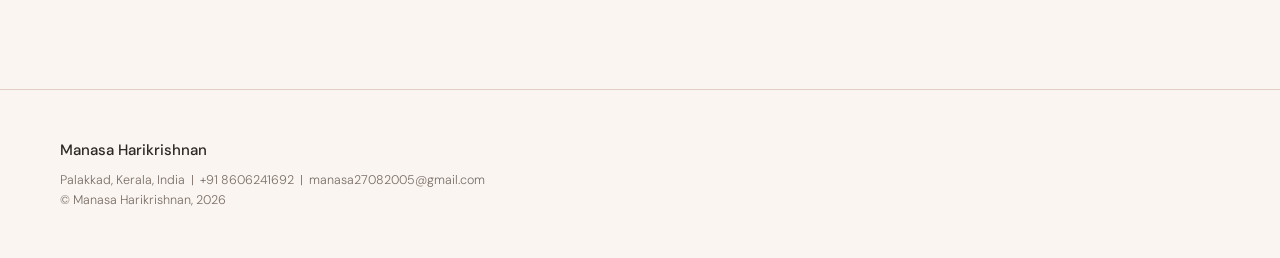
==== commit 7899b06d: "Fix trailing space on hero headline break" ====
--- a/index.html
+++ b/index.html
@@ -44,8 +44,7 @@
                     DIGITAL MARKETING &bull; CONTENT STRATEGY &bull; BRAND COMMUNICATIONS
                 </div>
                 <h1 class="hero-v2-headline">
-                    Turning strategy and <br>
-                    <span class="highlight-italic">storytelling</span> into results.
+                    Turning strategy and<br><span class="highlight-italic">storytelling</span> into results.
                 </h1>
                 <p class="hero-v2-intro">
                     I research audiences, build content strategies, and craft campaigns that actually connect — always starting with the question: <span class="highlight-italic">who is this really for?</span>
--- a/css/style.css
+++ b/css/style.css
@@ -128,13 +128,13 @@
     background: rgba(184, 92, 74, 0.06);
     color: #B85C4A;
     border-radius: 999px;
-    padding: 12px 24px;
+    padding: 10px 20px;
     font-family: 'Inter', sans-serif;
-    font-size: 13px;
+    font-size: 11px;
     letter-spacing: 0.15em;
     font-weight: 500;
     white-space: nowrap;
-    margin-bottom: 40px;
+    margin-bottom: 32px;
     
     opacity: 0;
     animation: h-fade 0.8s ease-out forwards;
@@ -143,11 +143,11 @@
 .hero-v2-headline {
     font-family: 'Cormorant Garamond', serif;
     font-weight: 400;
-    font-size: 88px;
+    font-size: 64px;
     line-height: 0.95;
     letter-spacing: -0.03em;
     color: #1F1F1F;
-    margin: 0 0 32px 0;
+    margin: 0 0 24px 0;
     
     opacity: 0;
     animation: h-slide 0.8s ease-out 0.1s forwards;
@@ -160,12 +160,12 @@
 
 .hero-v2-intro {
     font-family: 'Inter', sans-serif;
-    font-size: 26px;
+    font-size: 18px;
     font-weight: 400;
     line-height: 1.8;
     color: #444444;
-    max-width: 700px;
-    margin: 0 0 48px 0;
+    max-width: 540px;
+    margin: 0 0 40px 0;
     
     opacity: 0;
     animation: h-slide 0.8s ease-out 0.2s forwards;
@@ -180,14 +180,14 @@
     display: inline-flex;
     align-items: center;
     justify-content: center;
-    height: 64px;
-    width: 230px;
+    height: 52px;
+    width: 190px;
     background: transparent;
     border: 1px solid #B85C4A;
     border-radius: 12px;
     color: #B85C4A;
     font-family: 'Inter', sans-serif;
-    font-size: 20px;
+    font-size: 16px;
     font-weight: 500;
     text-decoration: none;
     transition: background 0.3s ease, color 0.3s ease;
@@ -210,10 +210,10 @@
 }
 
 .hero-v2-photo-inner {
-    width: 550px;
-    height: 750px;
-    border-top-left-radius: 275px;
-    border-top-right-radius: 275px;
+    width: 420px;
+    height: 580px;
+    border-top-left-radius: 210px;
+    border-top-right-radius: 210px;
     border-bottom-left-radius: 0;
     border-bottom-right-radius: 0;
     border: 1.5px solid #B85C4A;
@@ -259,16 +259,16 @@
 /* Tablet */
 @media (max-width: 1200px) {
     .hero-v2-headline {
-        font-size: 64px;
+        font-size: 56px;
     }
     .hero-v2-intro {
-        font-size: 20px;
+        font-size: 16px;
     }
     .hero-v2-photo-inner {
-        width: 420px;
-        height: 572px;
-        border-top-left-radius: 210px;
-        border-top-right-radius: 210px;
+        width: 360px;
+        height: 500px;
+        border-top-left-radius: 180px;
+        border-top-right-radius: 180px;
     }
 }
 
@@ -298,18 +298,18 @@
         padding: 10px 16px;
     }
     .hero-v2-headline {
-        font-size: 48px;
+        font-size: 44px;
     }
     .hero-v2-intro {
-        font-size: 18px;
+        font-size: 16px;
         margin-bottom: 32px;
     }
     .hero-v2-photo-inner {
         width: 100%;
-        max-width: 380px;
-        height: 520px;
-        border-top-left-radius: 190px;
-        border-top-right-radius: 190px;
+        max-width: 340px;
+        height: 460px;
+        border-top-left-radius: 170px;
+        border-top-right-radius: 170px;
     }
 }
 
@@ -319,7 +319,7 @@
         padding: 8px 12px;
     }
     .hero-v2-headline {
-        font-size: 42px;
+        font-size: 38px;
     }
 }
 
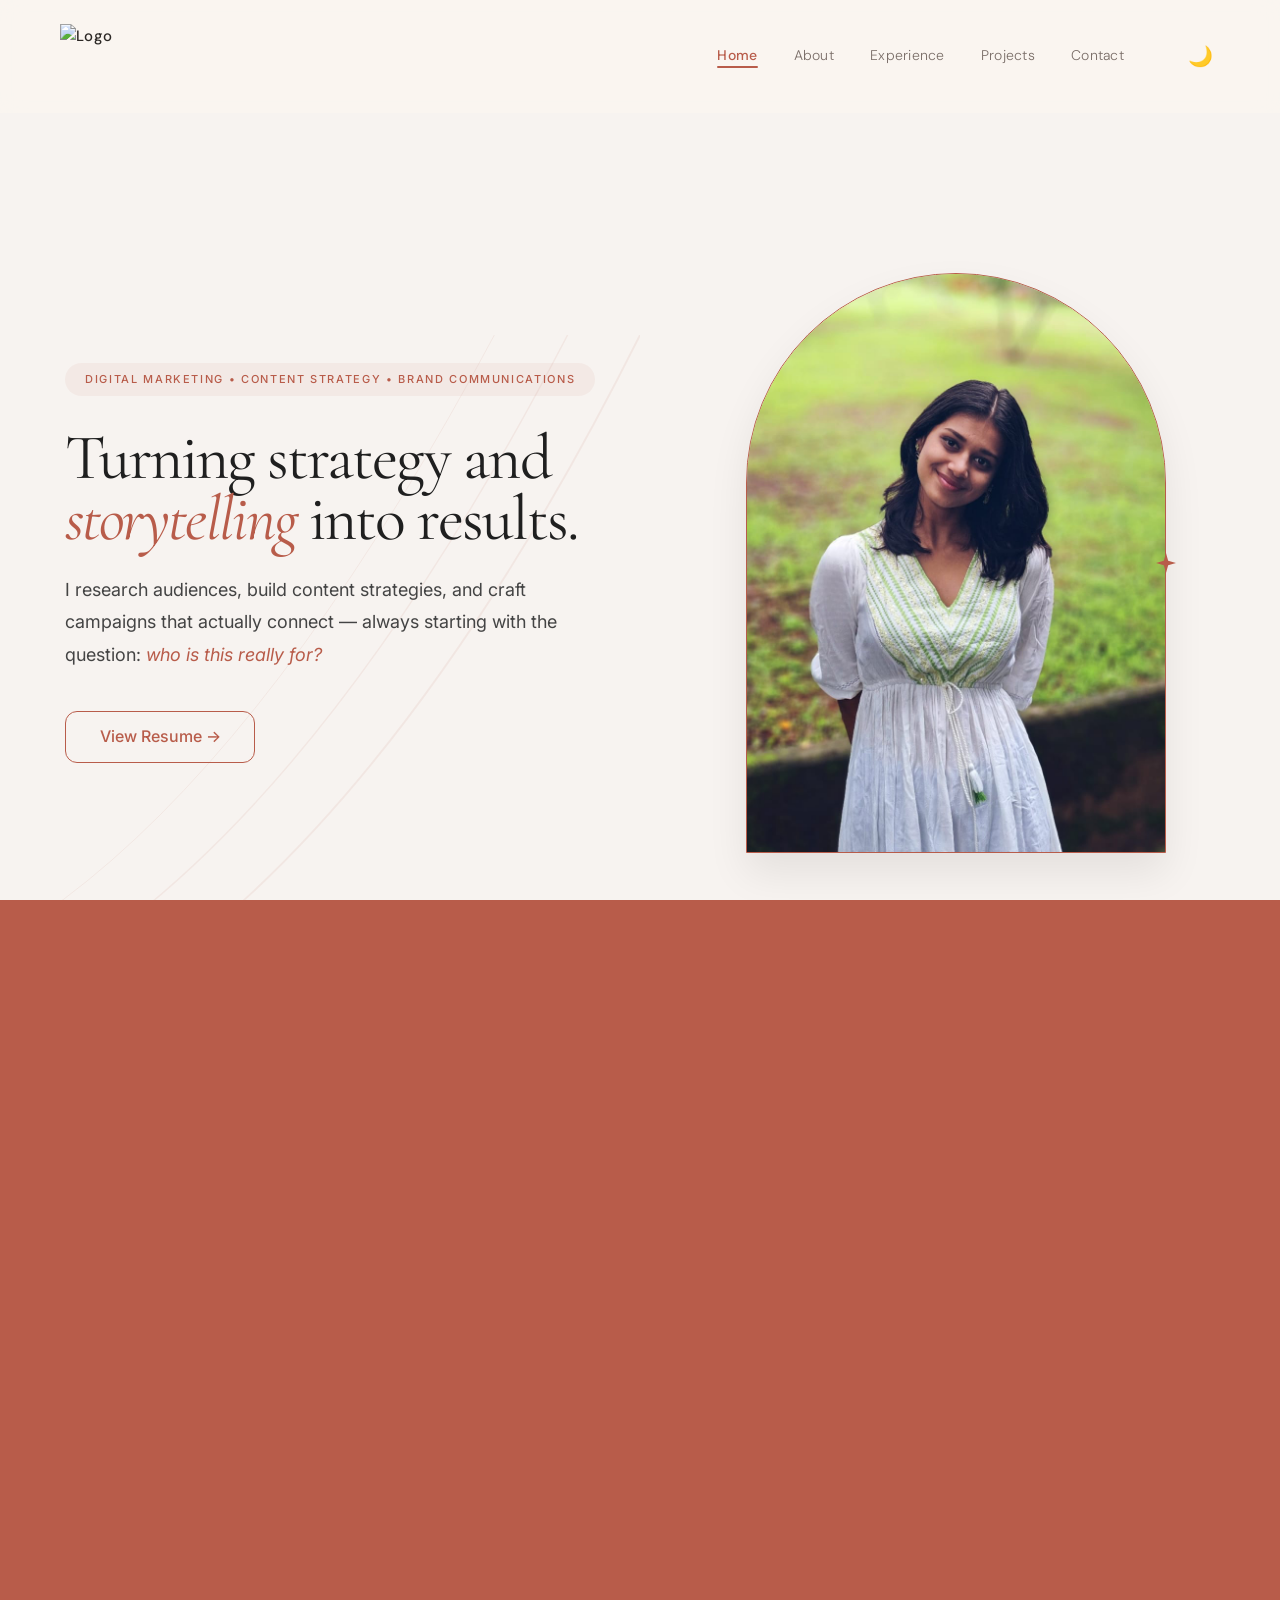
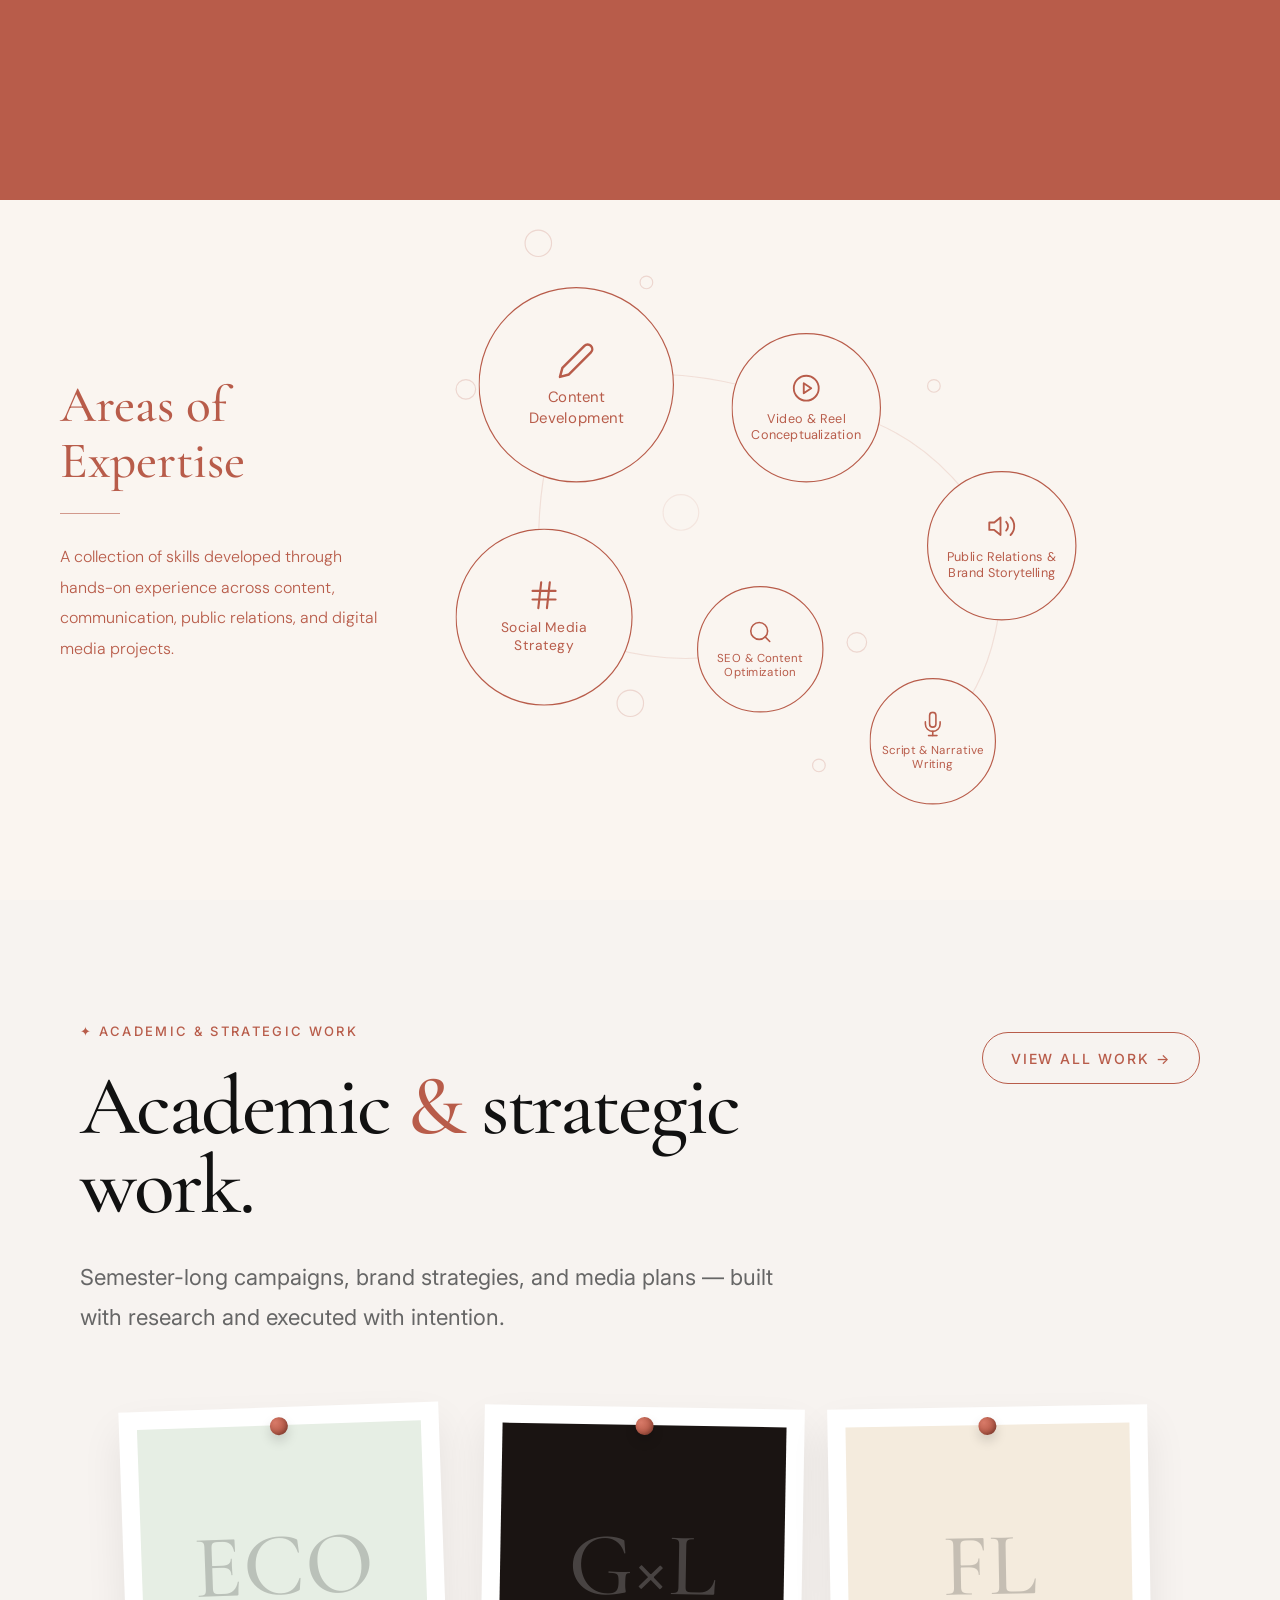
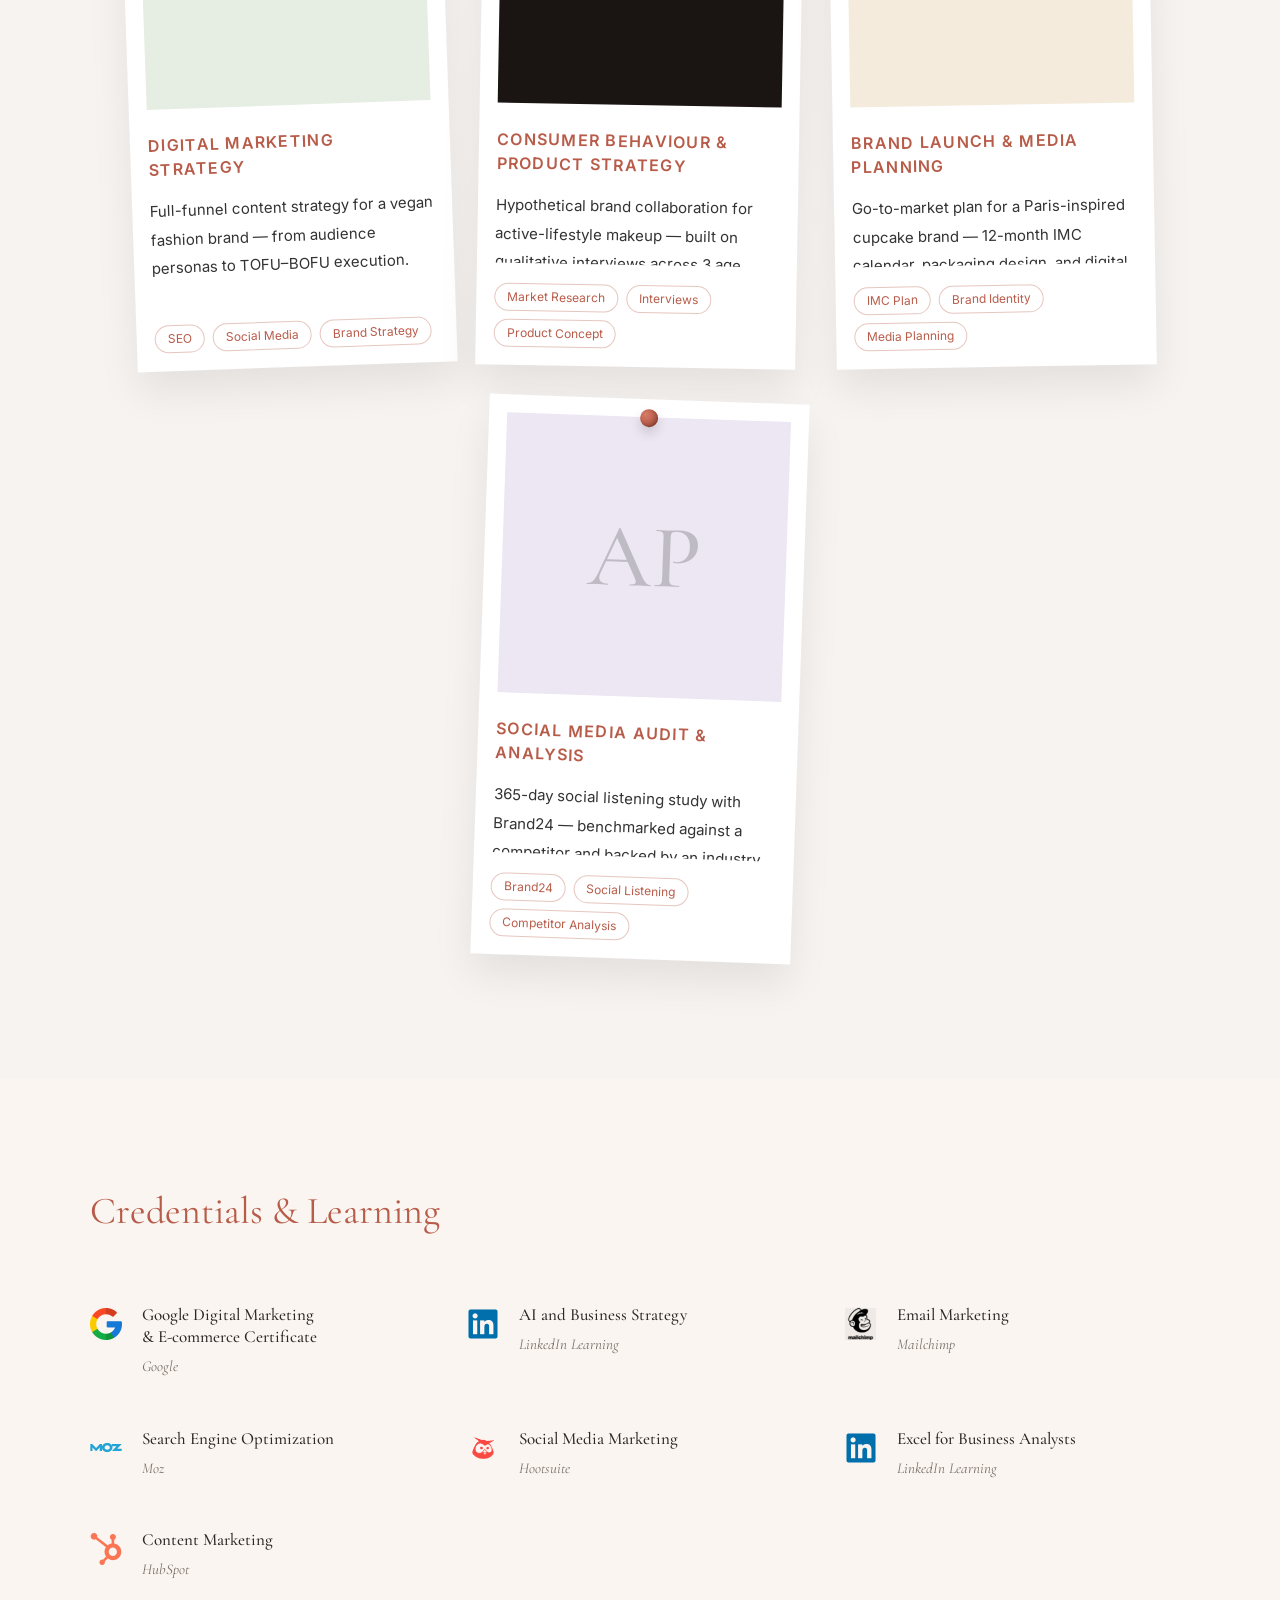
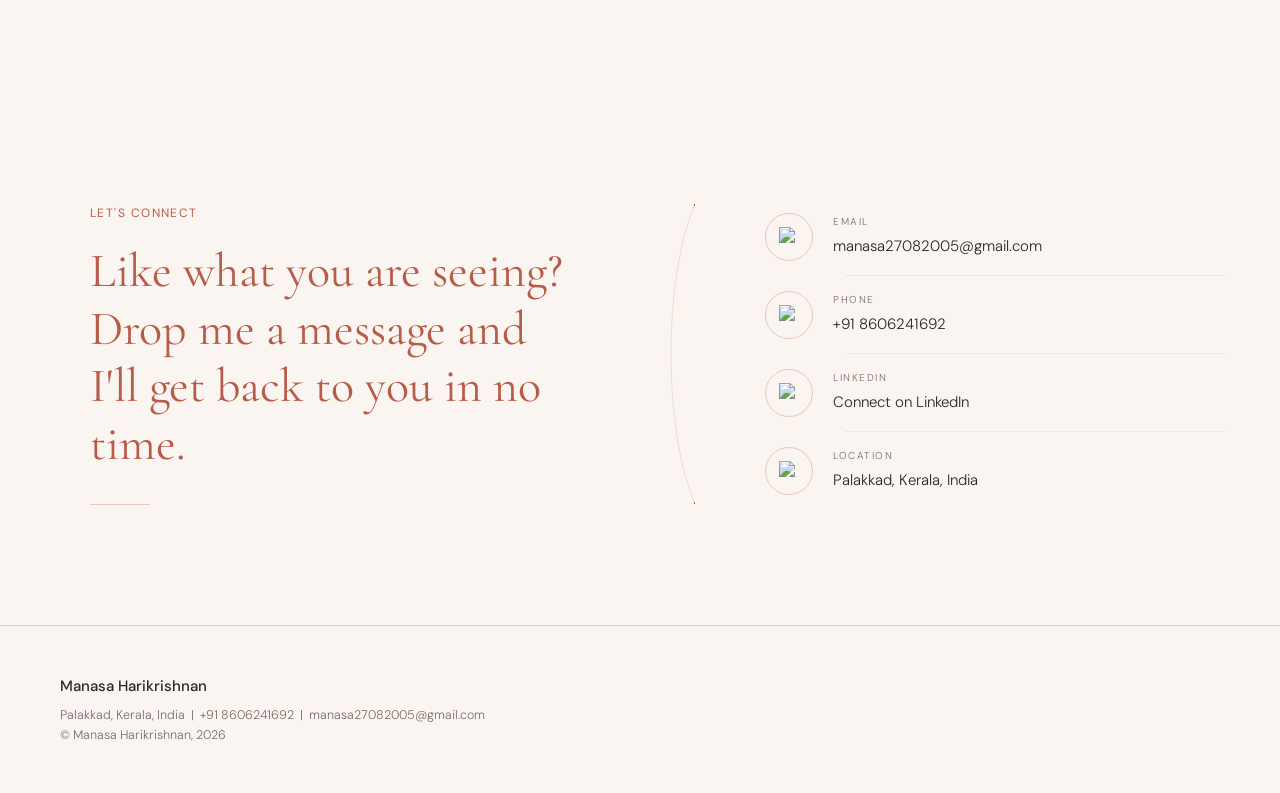
==== commit 941550c1: "Replace academic projects section with editorial pinned board layout" ====
--- a/index.html
+++ b/index.html
@@ -182,78 +182,103 @@
     </section>
 
 
-    <!-- PROJECTS -->
-    <section class="projects-section" id="projects">
-        <div class="projects-section-header fade-in">
-            <div>
-                <p class="two-col-label">02 — Projects</p>
-            </div>
-            <div>
-                <h2 class="projects-section-title">Academic & strategic work</h2>
-                <p style="font-size: 14px; color: var(--muted); line-height: 1.8; max-width: 480px; margin-top: 16px;">Semester-long campaigns, brand strategies, and media plans — built with research and executed with intention.</p>
-            </div>
-        </div>
-
-        <div class="tilted-portfolio-container">
-            <!-- Bar 1 -->
-            <a href="case-study-ecohaven.html" class="tilted-bar fade-in" style="transition-delay:0.05s">
-                <div class="tilted-bar-left">
-                    <div class="tilted-bar-brand"><span>ECOHAVEN</span></div>
-                    <div class="tilted-bar-icon">
-                        <svg viewBox="0 0 24 24"><path d="M12,21.5C7.3,21.5 3.5,17.7 3.5,13C3.5,8.8 8.1,3.4 11.2,0.6C11.7,0.2 12.3,0.2 12.8,0.6C15.9,3.4 20.5,8.8 20.5,13C20.5,17.7 16.7,21.5 12,21.5M12,2.8C9.5,5.2 5.5,9.7 5.5,13C5.5,16.6 8.4,19.5 12,19.5C15.6,19.5 18.5,16.6 18.5,13C18.5,9.7 14.5,5.2 12,2.8Z" /></svg>
-                    </div>
-                </div>
-                <div class="tilted-bar-center">ECOHAVEN — Digital Marketing Strategy</div>
-                <div class="tilted-bar-right"><span>2024</span></div>
-            </a>
-
-            <!-- Bar 2 -->
-            <a href="case-study-gopro.html" class="tilted-bar fade-in" style="transition-delay:0.1s">
-                <div class="tilted-bar-left">
-                    <div class="tilted-bar-brand"><span>GOPRO</span></div>
-                    <div class="tilted-bar-icon">
-                        <svg viewBox="0 0 24 24"><path d="M12,17.27L18.18,21L16.54,13.97L22,9.24L14.81,8.62L12,2L9.19,8.62L2,9.24L7.45,13.97L5.82,21L12,17.27Z" /></svg>
-                    </div>
-                </div>
-                <div class="tilted-bar-center">GoPro × L'Oréal Brand Collaboration</div>
-                <div class="tilted-bar-right"><span>2024</span></div>
-            </a>
-
-            <!-- Bar 3 -->
-            <a href="case-study-folee.html" class="tilted-bar fade-in" style="transition-delay:0.15s">
-                <div class="tilted-bar-left">
-                    <div class="tilted-bar-brand"><span>FOLÉE</span></div>
-                    <div class="tilted-bar-icon">
-                        <svg viewBox="0 0 24 24"><path d="M9,20.42L2.79,14.21L5.62,11.38L9,14.77L18.88,4.88L21.71,7.71L9,20.42Z" /></svg>
-                    </div>
-                </div>
-                <div class="tilted-bar-center">Folée Cupcake Media Planning</div>
-                <div class="tilted-bar-right"><span>2023</span></div>
-            </a>
-
-            <!-- Bar 4 -->
-            <a href="case-study-actor-prepares.html" class="tilted-bar fade-in" style="transition-delay:0.2s">
-                <div class="tilted-bar-left">
-                    <div class="tilted-bar-brand"><span>ACTOR</span></div>
-                    <div class="tilted-bar-icon">
-                        <svg viewBox="0 0 24 24"><path d="M12,4A4,4 0 0,1 16,8A4,4 0 0,1 12,12A4,4 0 0,1 8,8A4,4 0 0,1 12,4M12,14C16.42,14 20,15.79 20,18V20H4V18C4,15.79 7.58,14 12,14Z" /></svg>
-                    </div>
-                </div>
-                <div class="tilted-bar-center">Actor Prepares Social Media Analysis</div>
-                <div class="tilted-bar-right"><span>2023</span></div>
-            </a>
-
-            <!-- Bar 5: Solid Reference Bar -->
-            <a href="index.html#projects" class="tilted-bar tilted-bar-solid fade-in" style="transition-delay:0.25s">
-                <div class="tilted-bar-left">
-                    <div class="tilted-bar-brand"><span>MORE</span></div>
-                    <div class="tilted-bar-icon">
-                        <svg viewBox="0 0 24 24"><path d="M19,13H13V19H11V13H5V11H11V5H13V11H19V13Z" /></svg>
-                    </div>
-                </div>
-                <div class="tilted-bar-center">More comprehensive case studies available upon request</div>
-                <div class="tilted-bar-right"><span>NOW</span></div>
-            </a>
+    <!-- ACADEMIC & STRATEGIC WORK -->
+    <section class="academic-work-section" id="projects">
+        <div class="academic-work-container fade-in">
+            <div class="academic-work-header">
+                <div class="aw-header-left">
+                    <div class="aw-top-label">
+                        ✦ ACADEMIC & STRATEGIC WORK
+                    </div>
+                    <h2 class="aw-main-heading">
+                        Academic <span class="highlight-amp">&</span> strategic work.
+                    </h2>
+                    <p class="aw-description">
+                        Semester-long campaigns, brand strategies, and media plans — built with research and executed with intention.
+                    </p>
+                </div>
+                <div class="aw-header-right">
+                    <a href="#" class="btn-view-all">VIEW ALL WORK &rarr;</a>
+                </div>
+            </div>
+
+            <div class="aw-project-board">
+                <!-- Card 1 -->
+                <div class="polaroid-card card-1">
+                    <div class="push-pin"></div>
+                    <div class="polaroid-image img-1">
+                        <span class="monogram">ECO</span>
+                    </div>
+                    <div class="polaroid-content">
+                        <h3 class="polaroid-title">DIGITAL MARKETING STRATEGY</h3>
+                        <p class="polaroid-desc">
+                            Full-funnel content strategy for a vegan fashion brand — from audience personas to TOFU–BOFU execution.
+                        </p>
+                        <div class="polaroid-tags">
+                            <span class="p-tag">SEO</span>
+                            <span class="p-tag">Social Media</span>
+                            <span class="p-tag">Brand Strategy</span>
+                        </div>
+                    </div>
+                </div>
+
+                <!-- Card 2 -->
+                <div class="polaroid-card card-2">
+                    <div class="push-pin"></div>
+                    <div class="polaroid-image img-2">
+                        <span class="monogram">G&times;L</span>
+                    </div>
+                    <div class="polaroid-content">
+                        <h3 class="polaroid-title">CONSUMER BEHAVIOUR & PRODUCT STRATEGY</h3>
+                        <p class="polaroid-desc">
+                            Hypothetical brand collaboration for active-lifestyle makeup — built on qualitative interviews across 3 age groups.
+                        </p>
+                        <div class="polaroid-tags">
+                            <span class="p-tag">Market Research</span>
+                            <span class="p-tag">Interviews</span>
+                            <span class="p-tag">Product Concept</span>
+                        </div>
+                    </div>
+                </div>
+
+                <!-- Card 3 -->
+                <div class="polaroid-card card-3">
+                    <div class="push-pin"></div>
+                    <div class="polaroid-image img-3">
+                        <span class="monogram">FL</span>
+                    </div>
+                    <div class="polaroid-content">
+                        <h3 class="polaroid-title">BRAND LAUNCH & MEDIA PLANNING</h3>
+                        <p class="polaroid-desc">
+                            Go-to-market plan for a Paris-inspired cupcake brand — 12-month IMC calendar, packaging design, and digital strategy.
+                        </p>
+                        <div class="polaroid-tags">
+                            <span class="p-tag">IMC Plan</span>
+                            <span class="p-tag">Brand Identity</span>
+                            <span class="p-tag">Media Planning</span>
+                        </div>
+                    </div>
+                </div>
+
+                <!-- Card 4 -->
+                <div class="polaroid-card card-4">
+                    <div class="push-pin"></div>
+                    <div class="polaroid-image img-4">
+                        <span class="monogram">AP</span>
+                    </div>
+                    <div class="polaroid-content">
+                        <h3 class="polaroid-title">SOCIAL MEDIA AUDIT & ANALYSIS</h3>
+                        <p class="polaroid-desc">
+                            365-day social listening study with Brand24 — benchmarked against a competitor and backed by an industry interview.
+                        </p>
+                        <div class="polaroid-tags">
+                            <span class="p-tag">Brand24</span>
+                            <span class="p-tag">Social Listening</span>
+                            <span class="p-tag">Competitor Analysis</span>
+                        </div>
+                    </div>
+                </div>
+            </div>
         </div>
     </section>
 
--- a/css/style.css
+++ b/css/style.css
@@ -101,7 +101,7 @@
 
 .hero-v2-container {
     width: 100%;
-    max-width: 1400px;
+    max-width: 1150px;
     display: flex;
     align-items: center;
     justify-content: space-between;
@@ -120,7 +120,7 @@
 .hero-v2-right {
     width: 45%;
     display: flex;
-    justify-content: flex-end;
+    justify-content: center;
     align-items: center;
 }
 
@@ -135,7 +135,7 @@
     font-weight: 500;
     white-space: nowrap;
     margin-bottom: 32px;
-    
+    line-height: 1.2;
     opacity: 0;
     animation: h-fade 0.8s ease-out forwards;
 }
@@ -912,241 +912,263 @@
 }
 
 
-/* ── PROJECTS ── */
-.projects-section {
-    background: var(--cream);
-}
-
-.projects-section-header {
-    display: grid;
-    grid-template-columns: 260px 1fr;
-    gap: 60px;
-    align-items: start;
-    margin-bottom: 0;
-}
-
-.projects-section-header .two-col-label {
-    padding-top: 8px;
-}
-
-.projects-section-title {
+/* ── ACADEMIC & STRATEGIC WORK ── */
+.academic-work-section {
+    background: #F7F3F0;
+    padding: 120px 80px;
+    display: flex;
+    justify-content: center;
+}
+
+.academic-work-container {
+    width: 100%;
+    max-width: 1400px;
+}
+
+.academic-work-header {
+    display: flex;
+    justify-content: space-between;
+    align-items: flex-start;
+}
+
+.aw-header-left {
+    max-width: 700px;
+}
+
+.aw-top-label {
+    font-family: 'Inter', sans-serif;
+    font-size: 13px;
+    font-weight: 500;
+    letter-spacing: 0.18em;
+    text-transform: uppercase;
+    color: #B85C4A;
+    display: flex;
+    align-items: center;
+    gap: 12px;
+    margin-bottom: 24px;
+}
+
+.aw-main-heading {
     font-family: 'Cormorant Garamond', serif;
-    font-size: clamp(36px, 5vw, 52px);
+    font-weight: 500;
+    font-size: 84px;
+    line-height: 0.95;
+    letter-spacing: -0.03em;
+    color: #111111;
+    margin: 0;
+}
+
+.aw-main-heading .highlight-amp {
+    color: #B85C4A;
+}
+
+.aw-description {
+    font-family: 'Inter', sans-serif;
+    font-size: 22px;
     font-weight: 400;
-    color: var(--terracotta);
-    line-height: 1.1;
-    margin-bottom: 0;
-}
-
-/* ── TILTED PORTFOLIO ── */
-.tilted-portfolio-container {
+    line-height: 1.8;
+    color: #666666;
+    max-width: 700px;
+    margin: 32px 0 0 0;
+}
+
+.aw-header-right {
+    display: flex;
+    align-items: flex-start;
+    padding-top: 12px;
+}
+
+.btn-view-all {
+    display: inline-flex;
+    align-items: center;
+    justify-content: center;
+    height: 52px;
+    padding: 0 28px;
+    border: 1px solid #B85C4A;
+    border-radius: 999px;
+    background: transparent;
+    color: #B85C4A;
+    font-family: 'Inter', sans-serif;
+    font-size: 14px;
+    letter-spacing: 0.14em;
+    font-weight: 500;
+    text-decoration: none;
+    transition: background 0.3s ease, color 0.3s ease;
+}
+
+.btn-view-all:hover {
+    background: #B85C4A;
+    color: #FFFFFF;
+}
+
+/* Project Board */
+.aw-project-board {
+    display: flex;
+    flex-wrap: nowrap;
+    justify-content: space-between;
+    gap: 32px;
+    margin-top: 70px;
+}
+
+.polaroid-card {
+    position: relative;
+    width: 320px;
+    height: 560px;
+    background: #FFFFFF;
+    padding: 18px;
+    box-shadow: 0 20px 40px rgba(0, 0, 0, 0.08);
+    transition: transform 0.35s ease, box-shadow 0.35s ease;
+    flex-shrink: 0;
+}
+
+/* Push Pin */
+.push-pin {
+    position: absolute;
+    top: 10px;
+    left: 50%;
+    transform: translateX(-50%);
+    width: 18px;
+    height: 18px;
+    background: radial-gradient(circle at 30% 30%, #D87A68, #B85C4A 60%, #8A3D2F);
+    border-radius: 50%;
+    box-shadow: 0 6px 12px rgba(0, 0, 0, 0.15), inset -2px -2px 4px rgba(0,0,0,0.2);
+    z-index: 10;
+}
+
+/* Specific Card Rotations */
+.card-1 { transform: rotate(-2deg); }
+.card-2 { transform: rotate(1deg); }
+.card-3 { transform: rotate(-1deg); }
+.card-4 { transform: rotate(2deg); }
+
+/* Hover effect */
+.polaroid-card:hover {
+    box-shadow: 0 28px 50px rgba(0, 0, 0, 0.12);
+}
+
+.card-1:hover { transform: translateY(-10px) rotate(-2deg); }
+.card-2:hover { transform: translateY(-10px) rotate(1deg); }
+.card-3:hover { transform: translateY(-10px) rotate(-1deg); }
+.card-4:hover { transform: translateY(-10px) rotate(2deg); }
+
+/* Image Area */
+.polaroid-image {
+    width: 100%;
+    height: 280px;
+    margin-bottom: 24px;
+    display: flex;
+    align-items: center;
+    justify-content: center;
+}
+
+.img-1 { background: #E6EEE4; }
+.img-2 { background: #1A1412; }
+.img-3 { background: #F4EBDD; }
+.img-4 { background: #ECE7F3; }
+
+.monogram {
+    font-family: 'Cormorant Garamond', serif;
+    font-weight: 500;
+    font-size: 90px;
+    opacity: 0.2;
+}
+
+.img-1 .monogram, .img-3 .monogram, .img-4 .monogram {
+    color: #111111;
+}
+
+.img-2 .monogram {
+    color: #FFFFFF;
+}
+
+/* Card Typography */
+.polaroid-content {
     display: flex;
     flex-direction: column;
-    align-items: center;
-    margin-top: 60px;
-    padding: 60px 0 100px;
-}
-
-.tilted-bar {
-    width: 90%;
-    max-width: 1100px;
-    height: 100px;
-    background: #ffffff;
-    border: 1px solid var(--card-border);
-    display: flex;
-    align-items: center;
-    text-decoration: none;
-    color: var(--charcoal);
-    position: relative;
-    transition: transform 0.3s cubic-bezier(0.25, 0.46, 0.45, 0.94), background 0.3s ease, box-shadow 0.3s ease;
-    box-shadow: 0 4px 20px rgba(0, 0, 0, 0.02);
-    --rot: 0deg;
-    transform: rotate(var(--rot));
-}
-
-html[data-theme='dark'] .tilted-bar {
-    background: var(--bg);
-}
-
-.tilted-bar:nth-child(1) {
-    --rot: -2deg;
-    z-index: 1;
-    width: 96%;
-}
-
-.tilted-bar:nth-child(2) {
-    --rot: 1.5deg;
-    z-index: 2;
-    margin-top: 60px;
-    margin-left: 2%;
-    width: 100%;
-}
-
-.tilted-bar:nth-child(3) {
-    --rot: -1.2deg;
-    z-index: 3;
-    margin-top: 60px;
-    margin-left: -1%;
-    width: 98%;
-}
-
-.tilted-bar:nth-child(4) {
-    --rot: 1.8deg;
-    z-index: 4;
-    margin-top: 60px;
-    margin-left: 1%;
-    width: 97%;
-}
-
-.tilted-bar:nth-child(5) {
-    --rot: -1deg;
-    z-index: 5;
-    margin-top: 60px;
-    margin-left: 0%;
-    width: 99%;
-}
-
-.tilted-bar:hover {
-    transform: rotate(var(--rot)) translateY(-8px);
-    z-index: 10;
-    box-shadow: 0 15px 40px rgba(0, 0, 0, 0.06);
-    background: #ffffff;
-}
-
-html[data-theme='dark'] .tilted-bar:hover {
-    background: var(--bg);
-}
-
-.tilted-bar-left {
-    display: flex;
-    align-items: center;
-    height: 100%;
-}
-
-.tilted-bar-brand {
-    width: 50px;
-    height: 100%;
-    border-right: 1px solid var(--card-border);
-    display: flex;
-    align-items: center;
-    justify-content: center;
-    position: relative;
-}
-
-.tilted-bar-brand span {
-    font-family: 'DM Sans', sans-serif;
-    font-size: 11px;
-    letter-spacing: 0.15em;
+    height: 220px;
+}
+
+.polaroid-title {
+    font-family: 'Inter', sans-serif;
+    font-size: 16px;
+    font-weight: 600;
+    letter-spacing: 0.08em;
     text-transform: uppercase;
-    transform: rotate(-90deg);
+    color: #B85C4A;
+    line-height: 1.5;
+    margin: 0 0 16px 0;
+}
+
+.polaroid-desc {
+    font-family: 'Inter', sans-serif;
+    font-size: 15px;
+    font-weight: 400;
+    line-height: 1.9;
+    color: #333333;
+    margin: 0 0 20px 0;
+    display: -webkit-box;
+    -webkit-line-clamp: 4;
+    -webkit-box-orient: vertical;
+    overflow: hidden;
+}
+
+/* Tags */
+.polaroid-tags {
+    display: flex;
+    flex-wrap: wrap;
+    gap: 8px;
+    margin-top: auto;
+}
+
+.p-tag {
+    height: 28px;
+    padding: 0 12px;
+    border: 1px solid rgba(184, 92, 74, 0.35);
+    border-radius: 999px;
+    font-family: 'Inter', sans-serif;
+    font-size: 12px;
+    font-weight: 400;
+    color: #B85C4A;
+    background: transparent;
+    display: inline-flex;
+    align-items: center;
     white-space: nowrap;
-    color: var(--muted);
-}
-
-.tilted-bar-icon {
-    width: 80px;
-    height: 100%;
-    display: flex;
-    align-items: center;
-    justify-content: center;
-    color: var(--muted);
-}
-
-.tilted-bar-icon svg {
-    width: 28px;
-    height: 28px;
-    fill: currentColor;
-}
-
-.tilted-bar-center {
-    flex: 1;
-    padding: 0 32px;
-    font-family: 'Cormorant Garamond', serif;
-    font-size: clamp(24px, 3.5vw, 34px);
-    color: var(--charcoal);
-    white-space: nowrap;
-    overflow: hidden;
-    text-overflow: ellipsis;
-    font-weight: 400;
-}
-
-.tilted-bar-right {
-    width: 50px;
-    height: 100%;
-    border-left: 1px solid var(--card-border);
-    display: flex;
-    align-items: center;
-    justify-content: center;
-    position: relative;
-}
-
-.tilted-bar-right span {
-    font-family: 'DM Sans', sans-serif;
-    font-size: 11px;
-    letter-spacing: 0.15em;
-    transform: rotate(-90deg);
-    white-space: nowrap;
-    color: var(--muted);
-}
-
-/* Solid background for the final bar */
-.tilted-bar-solid {
-    background: var(--terracotta) !important;
-    /* Brand match */
-    color: #ffffff;
-    border: 1px solid var(--terracotta);
-}
-
-.tilted-bar-solid .tilted-bar-brand,
-.tilted-bar-solid .tilted-bar-right {
-    border-color: rgba(255, 255, 255, 0.3);
-}
-
-.tilted-bar-solid .tilted-bar-brand span,
-.tilted-bar-solid .tilted-bar-right span,
-.tilted-bar-solid .tilted-bar-center {
-    color: #ffffff;
-}
-
-.tilted-bar-solid .tilted-bar-icon {
-    color: #ffffff;
-}
-
-.tilted-bar-solid:hover {
-    background: #a34e3e !important;
-    /* darker terracotta on hover */
+}
+
+/* Responsive */
+@media (max-width: 1400px) {
+    .aw-project-board {
+        flex-wrap: wrap;
+        justify-content: center;
+    }
+}
+
+@media (max-width: 1024px) {
+    .academic-work-section {
+        padding: 80px 40px;
+    }
+    .academic-work-header {
+        flex-direction: column;
+        gap: 32px;
+    }
+    .aw-main-heading {
+        font-size: 64px;
+    }
 }
 
 @media (max-width: 768px) {
-    .tilted-portfolio-container {
-        padding: 20px 0;
-    }
-
-    .tilted-bar {
-        height: auto;
-        min-height: 70px;
-        margin-top: 10px !important;
-        margin-left: 0 !important;
-        --rot: 0deg !important;
+    .academic-work-section {
+        padding: 60px 24px;
+    }
+    .aw-main-heading {
+        font-size: 48px;
+    }
+    .aw-description {
+        font-size: 18px;
+    }
+    .polaroid-card {
         width: 100%;
-        border-radius: 8px;
-    }
-
-    .tilted-bar-brand,
-    .tilted-bar-right {
-        display: none;
-    }
-
-    .tilted-bar-center {
-        white-space: normal;
-        font-size: 18px;
-        line-height: 1.4;
-        padding: 16px;
-    }
-
-    .tilted-bar-icon {
-        width: 50px;
-        border-right: 1px solid var(--card-border);
+        max-width: 320px;
     }
 }
 
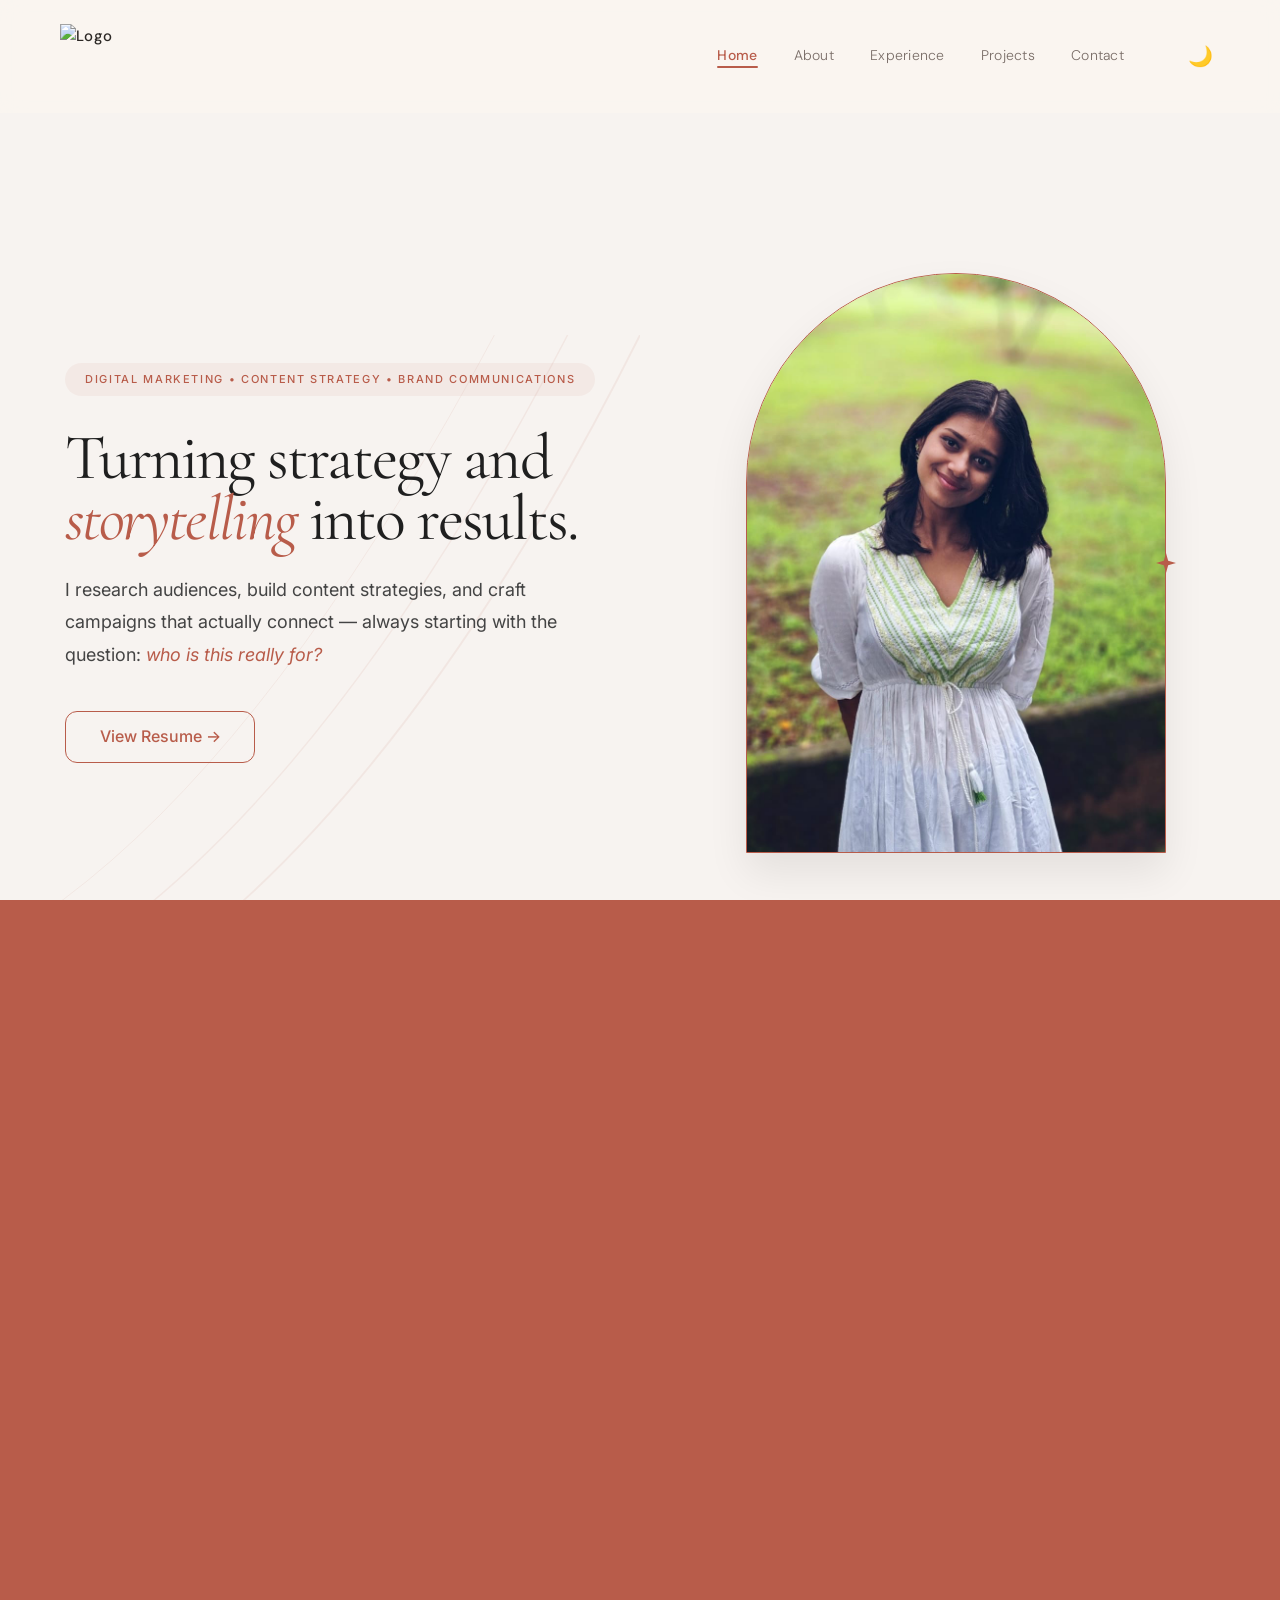
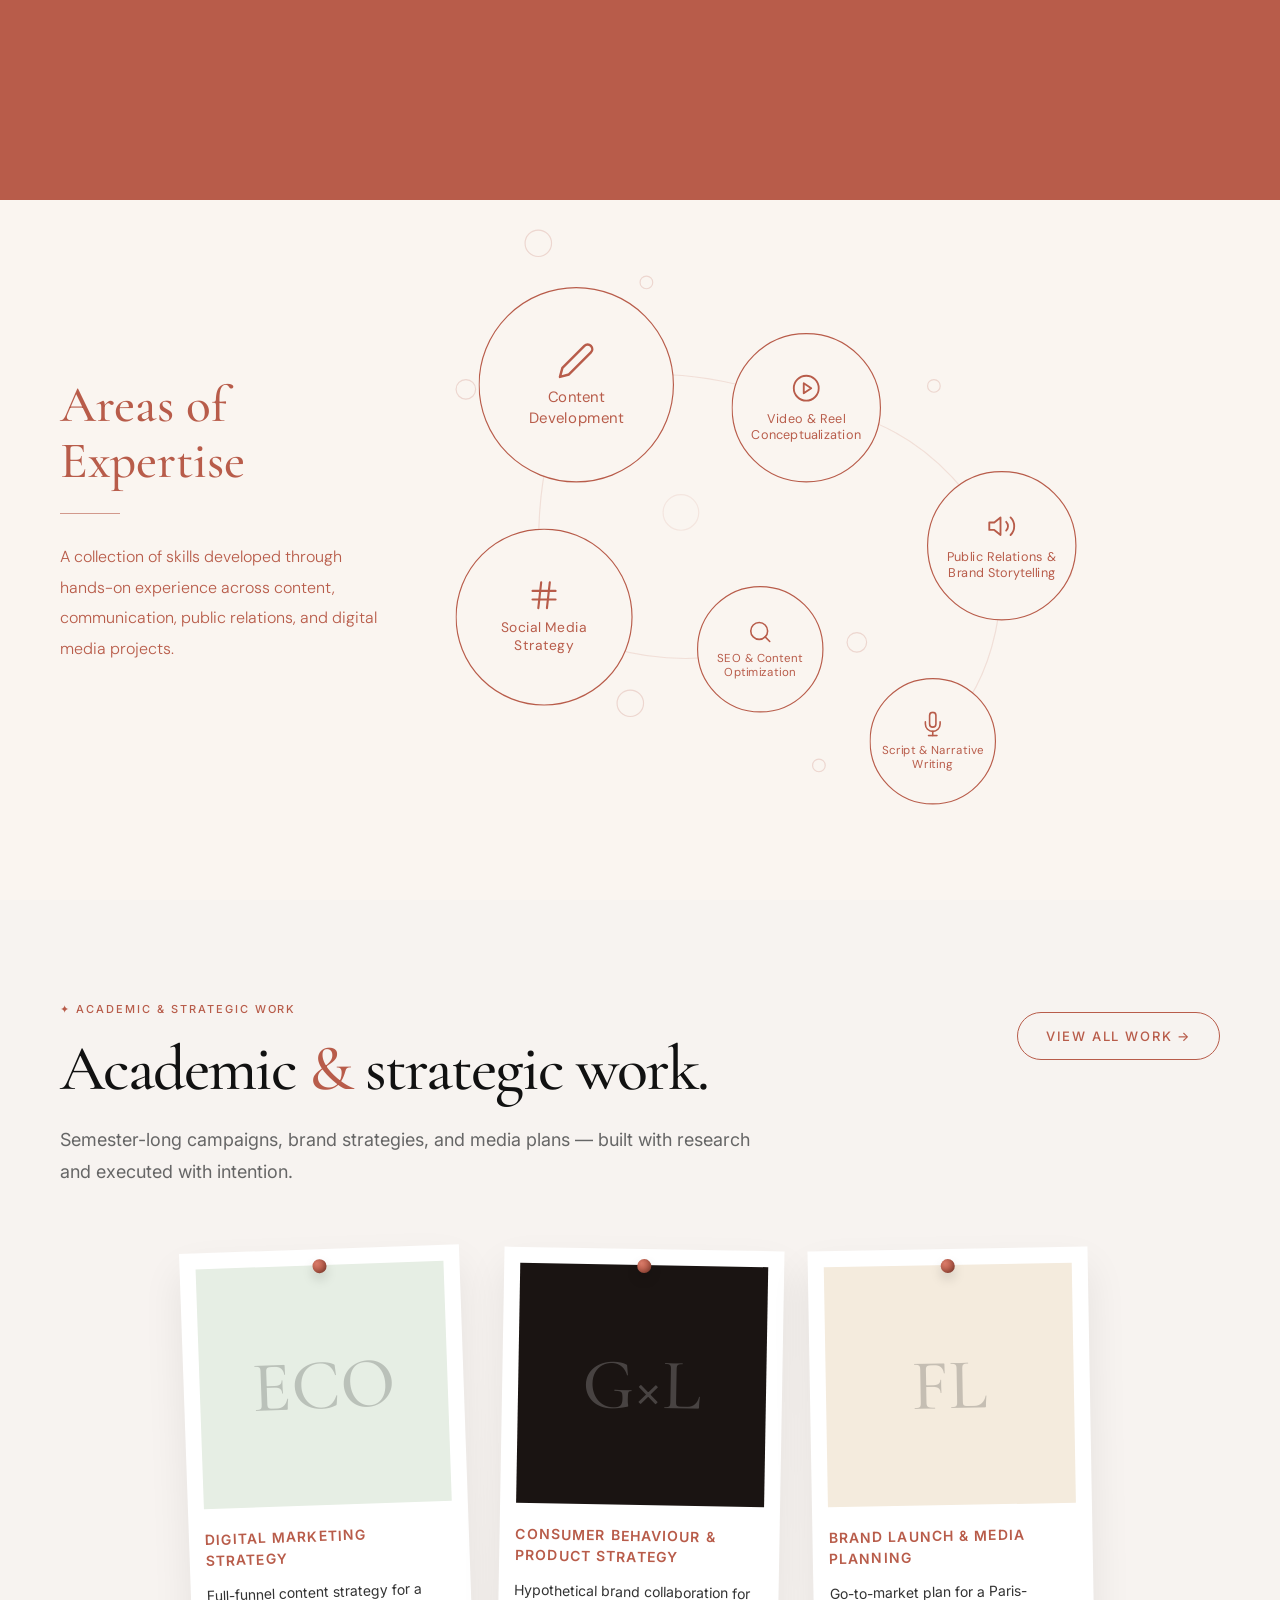
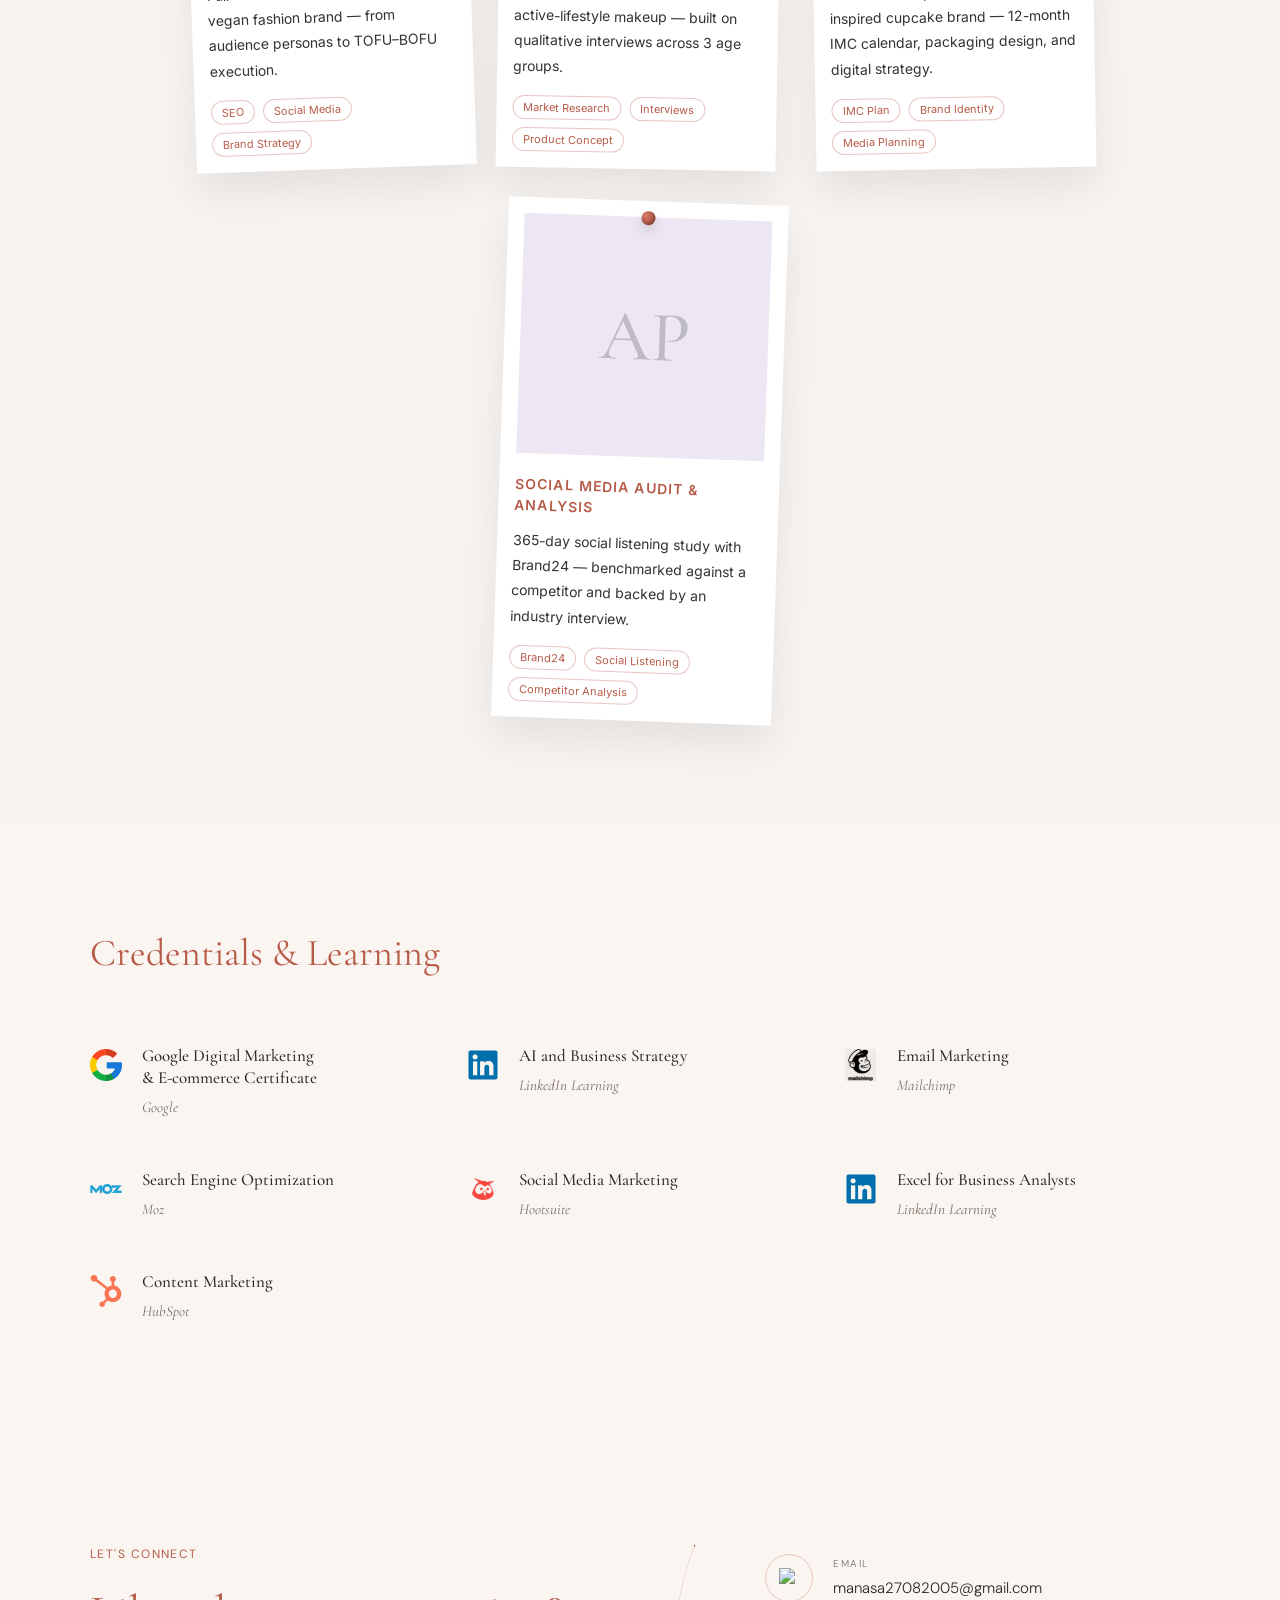
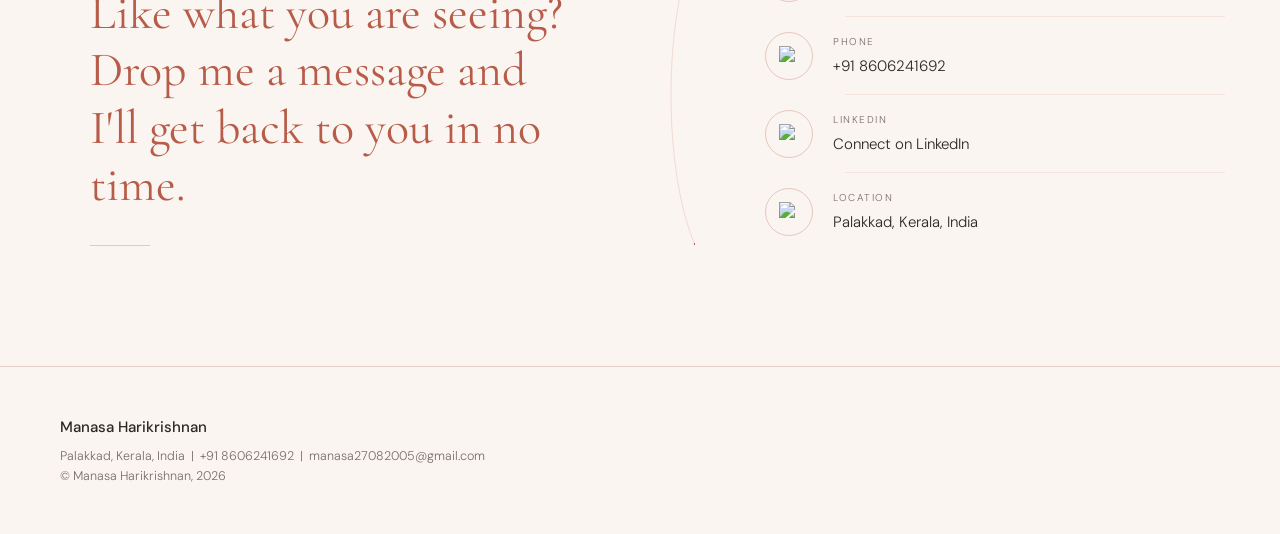
==== commit f783c643: "Make EcoHaven card clickable on homepage" ====
--- a/index.html
+++ b/index.html
@@ -204,7 +204,7 @@
 
             <div class="aw-project-board">
                 <!-- Card 1 -->
-                <div class="polaroid-card card-1">
+                <div class="polaroid-card card-1" onclick="window.location.href='case-study-ecohaven.html'" style="cursor: pointer;">
                     <div class="push-pin"></div>
                     <div class="polaroid-image img-1">
                         <span class="monogram">ECO</span>
--- a/css/style.css
+++ b/css/style.css
@@ -915,7 +915,7 @@
 /* ── ACADEMIC & STRATEGIC WORK ── */
 .academic-work-section {
     background: #F7F3F0;
-    padding: 120px 80px;
+    padding: 100px 60px;
     display: flex;
     justify-content: center;
 }
@@ -937,7 +937,7 @@
 
 .aw-top-label {
     font-family: 'Inter', sans-serif;
-    font-size: 13px;
+    font-size: 11px;
     font-weight: 500;
     letter-spacing: 0.18em;
     text-transform: uppercase;
@@ -945,13 +945,13 @@
     display: flex;
     align-items: center;
     gap: 12px;
-    margin-bottom: 24px;
+    margin-bottom: 20px;
 }
 
 .aw-main-heading {
     font-family: 'Cormorant Garamond', serif;
     font-weight: 500;
-    font-size: 84px;
+    font-size: 64px;
     line-height: 0.95;
     letter-spacing: -0.03em;
     color: #111111;
@@ -964,12 +964,12 @@
 
 .aw-description {
     font-family: 'Inter', sans-serif;
-    font-size: 22px;
+    font-size: 18px;
     font-weight: 400;
     line-height: 1.8;
     color: #666666;
     max-width: 700px;
-    margin: 32px 0 0 0;
+    margin: 24px 0 0 0;
 }
 
 .aw-header-right {
@@ -982,14 +982,14 @@
     display: inline-flex;
     align-items: center;
     justify-content: center;
-    height: 52px;
+    height: 48px;
     padding: 0 28px;
     border: 1px solid #B85C4A;
     border-radius: 999px;
     background: transparent;
     color: #B85C4A;
     font-family: 'Inter', sans-serif;
-    font-size: 14px;
+    font-size: 13px;
     letter-spacing: 0.14em;
     font-weight: 500;
     text-decoration: none;
@@ -1007,15 +1007,15 @@
     flex-wrap: nowrap;
     justify-content: space-between;
     gap: 32px;
-    margin-top: 70px;
+    margin-top: 60px;
 }
 
 .polaroid-card {
     position: relative;
-    width: 320px;
-    height: 560px;
+    width: 280px;
+    height: 520px;
     background: #FFFFFF;
-    padding: 18px;
+    padding: 16px;
     box-shadow: 0 20px 40px rgba(0, 0, 0, 0.08);
     transition: transform 0.35s ease, box-shadow 0.35s ease;
     flex-shrink: 0;
@@ -1027,8 +1027,8 @@
     top: 10px;
     left: 50%;
     transform: translateX(-50%);
-    width: 18px;
-    height: 18px;
+    width: 14px;
+    height: 14px;
     background: radial-gradient(circle at 30% 30%, #D87A68, #B85C4A 60%, #8A3D2F);
     border-radius: 50%;
     box-shadow: 0 6px 12px rgba(0, 0, 0, 0.15), inset -2px -2px 4px rgba(0,0,0,0.2);
@@ -1054,8 +1054,8 @@
 /* Image Area */
 .polaroid-image {
     width: 100%;
-    height: 280px;
-    margin-bottom: 24px;
+    height: 240px;
+    margin-bottom: 20px;
     display: flex;
     align-items: center;
     justify-content: center;
@@ -1069,7 +1069,7 @@
 .monogram {
     font-family: 'Cormorant Garamond', serif;
     font-weight: 500;
-    font-size: 90px;
+    font-size: 72px;
     opacity: 0.2;
 }
 
@@ -1085,29 +1085,29 @@
 .polaroid-content {
     display: flex;
     flex-direction: column;
-    height: 220px;
+    height: 228px;
 }
 
 .polaroid-title {
     font-family: 'Inter', sans-serif;
-    font-size: 16px;
+    font-size: 14px;
     font-weight: 600;
     letter-spacing: 0.08em;
     text-transform: uppercase;
     color: #B85C4A;
     line-height: 1.5;
-    margin: 0 0 16px 0;
+    margin: 0 0 12px 0;
 }
 
 .polaroid-desc {
     font-family: 'Inter', sans-serif;
-    font-size: 15px;
+    font-size: 14px;
     font-weight: 400;
-    line-height: 1.9;
+    line-height: 1.8;
     color: #333333;
-    margin: 0 0 20px 0;
+    margin: 0 0 16px 0;
     display: -webkit-box;
-    -webkit-line-clamp: 4;
+    -webkit-line-clamp: 5;
     -webkit-box-orient: vertical;
     overflow: hidden;
 }
@@ -1121,12 +1121,12 @@
 }
 
 .p-tag {
-    height: 28px;
-    padding: 0 12px;
+    height: 24px;
+    padding: 0 10px;
     border: 1px solid rgba(184, 92, 74, 0.35);
     border-radius: 999px;
     font-family: 'Inter', sans-serif;
-    font-size: 12px;
+    font-size: 11px;
     font-weight: 400;
     color: #B85C4A;
     background: transparent;
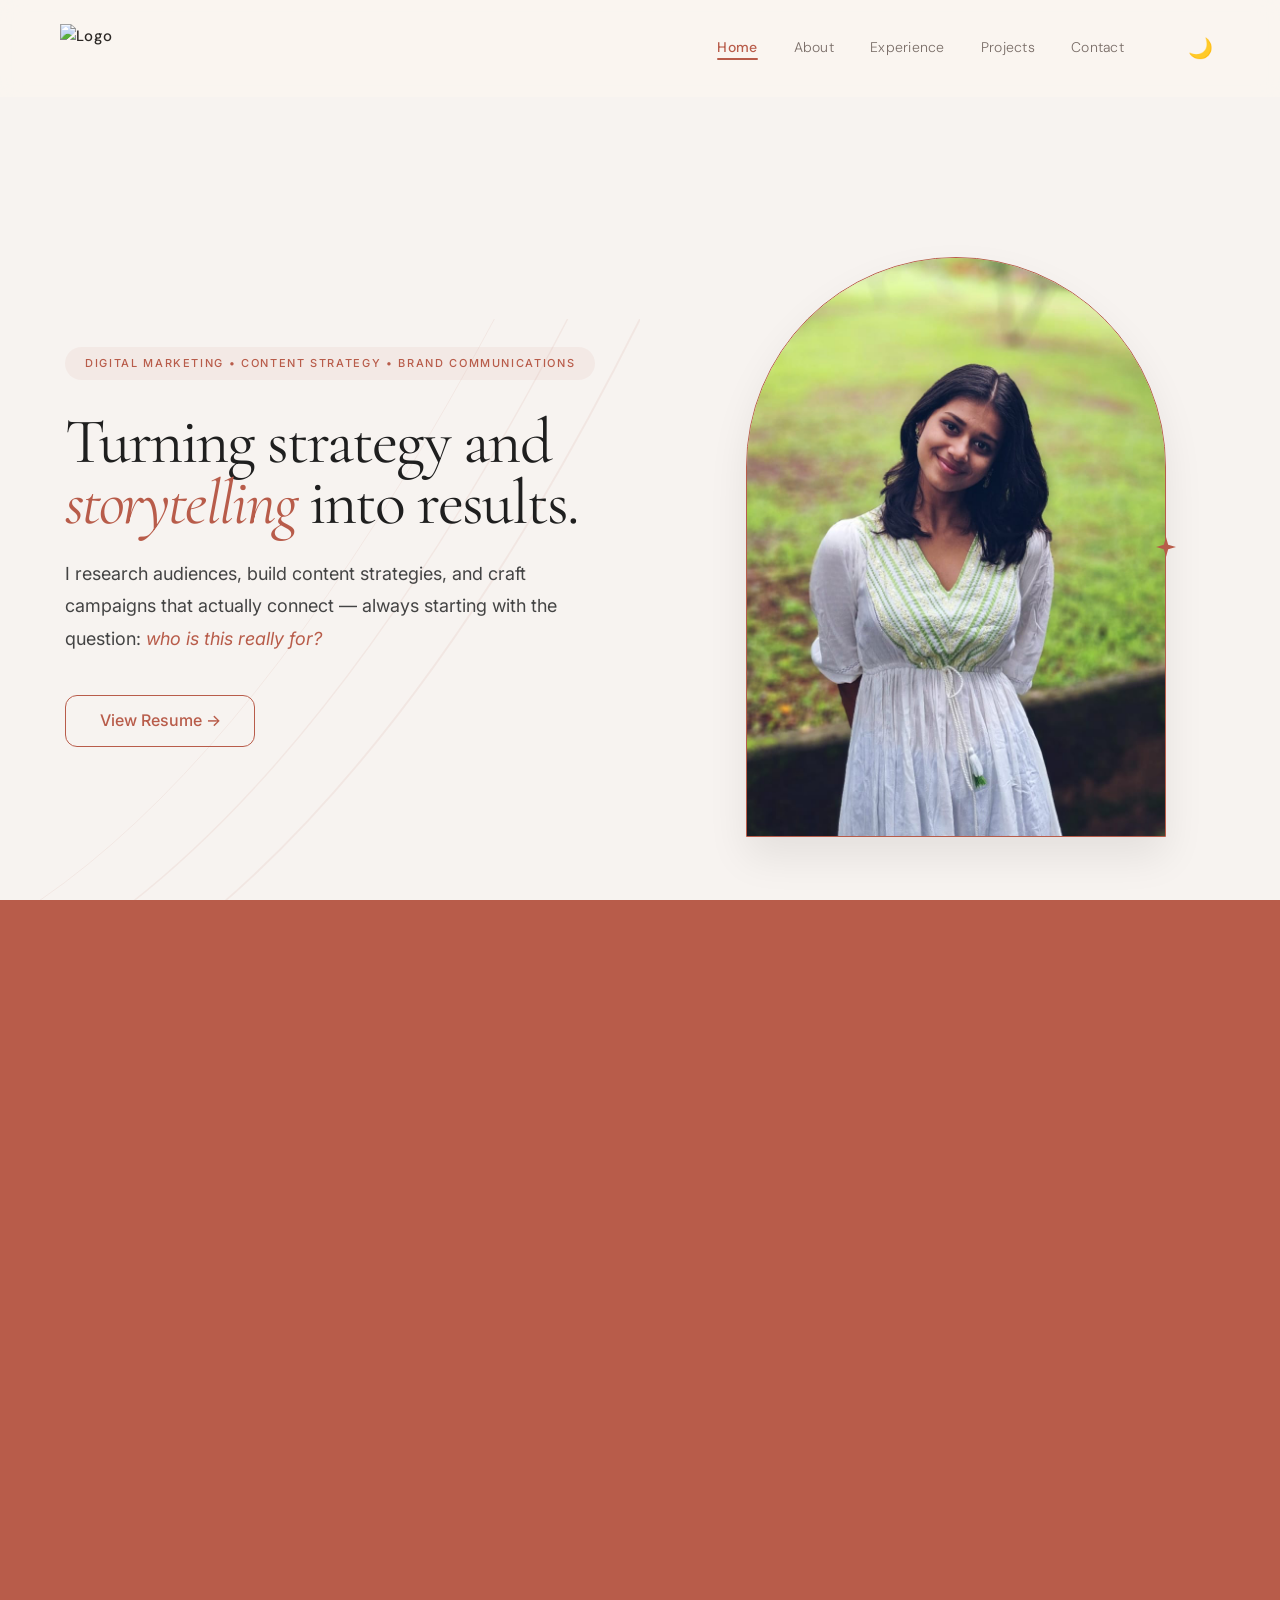
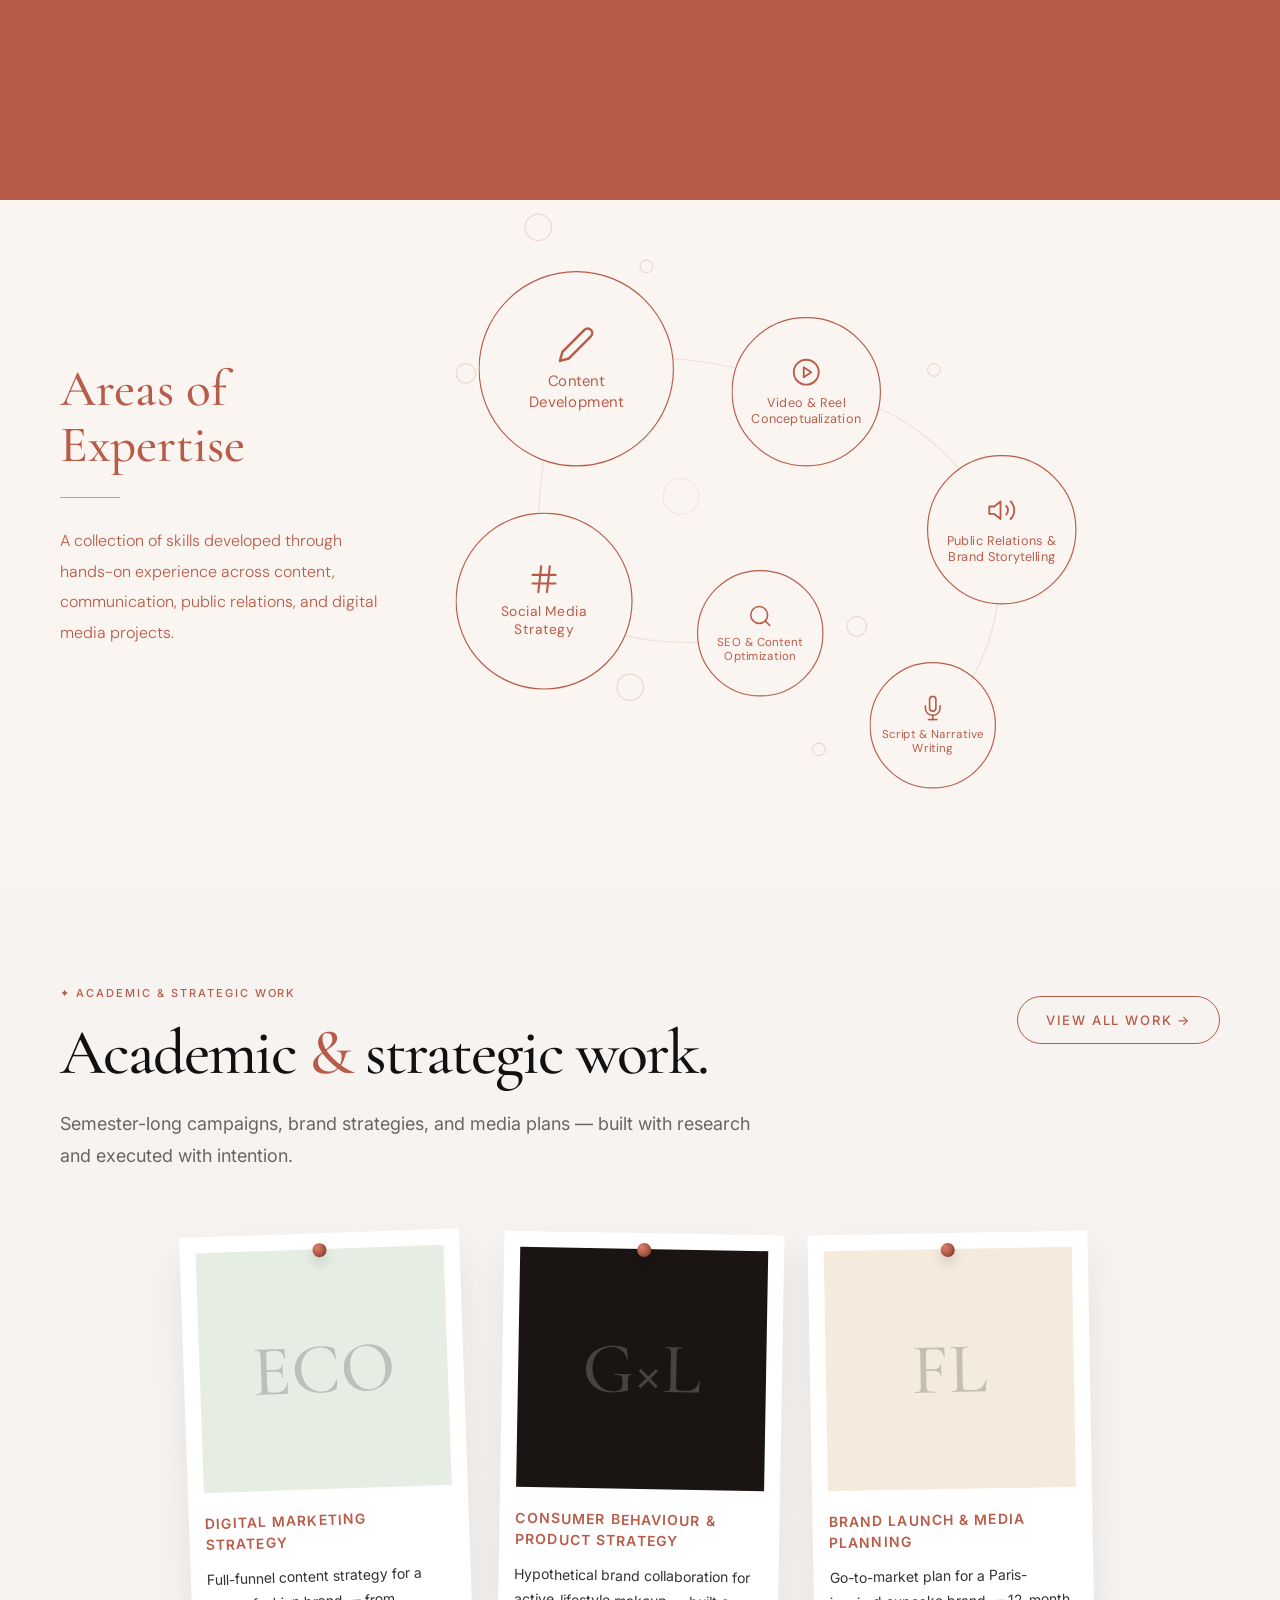
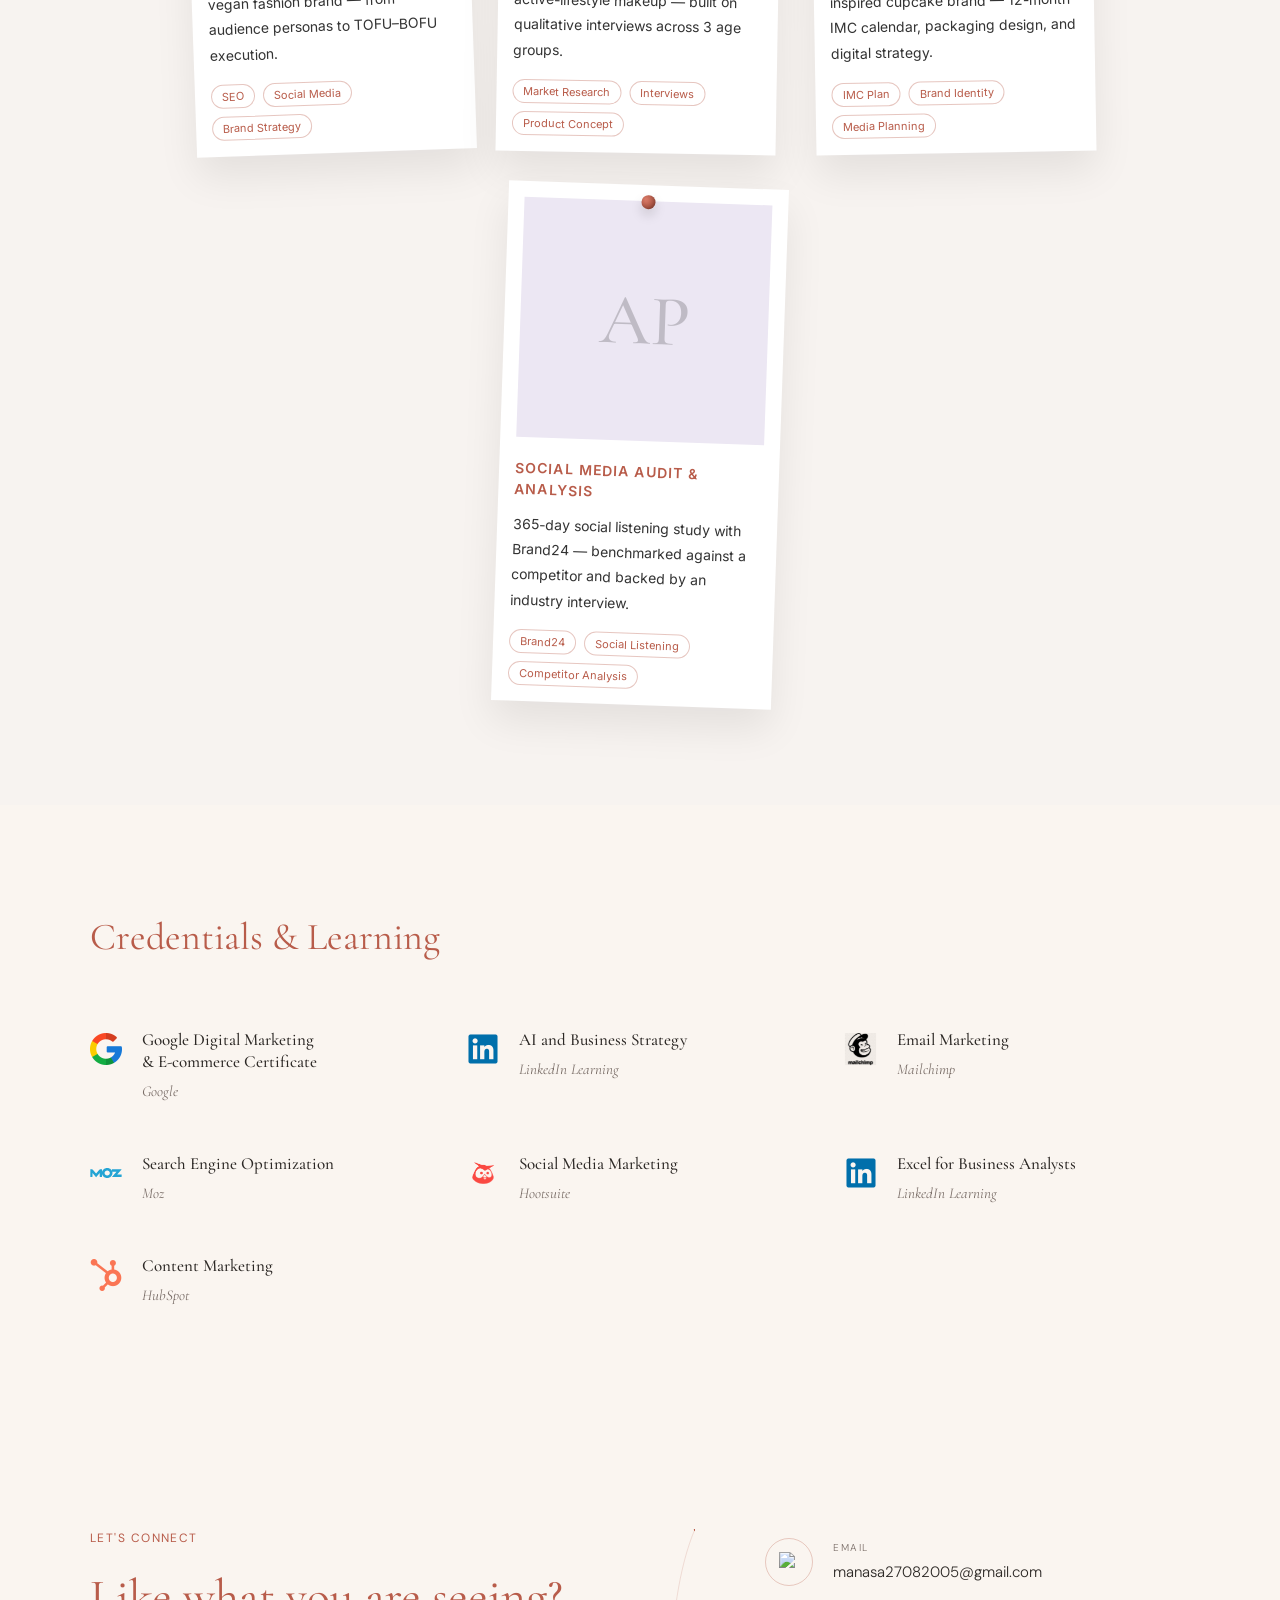
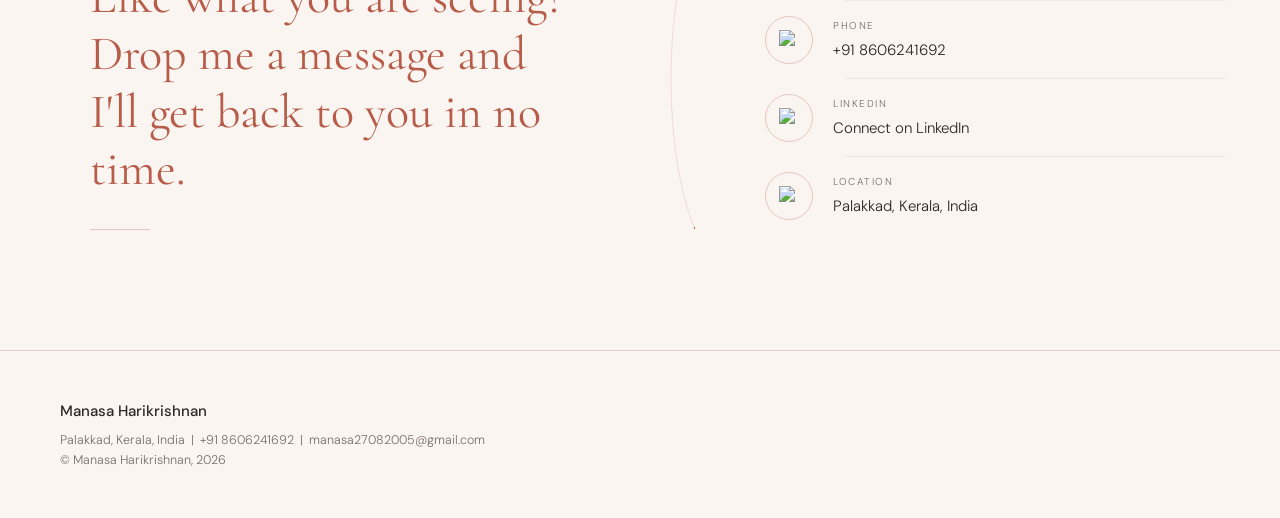
==== commit 60b06e57: "Decrease header box size (navbar logo and hero min-height)" ====
--- a/index.html
+++ b/index.html
@@ -18,7 +18,7 @@
 
     <!-- NAV -->
     <nav id="navbar">
-        <a href="index.html" class="nav-name" style="display: flex; align-items: center;"><img src="favicon.png" alt="Logo" style="height: 64px; width: auto;"></a>
+        <a href="index.html" class="nav-name" style="display: flex; align-items: center;"><img src="favicon.png" alt="Logo" style="height: 48px; width: auto;"></a>
         <ul class="nav-links">
             <li><a href="index.html#home" class="active">Home</a></li>
             <li><a href="about.html">About</a></li>
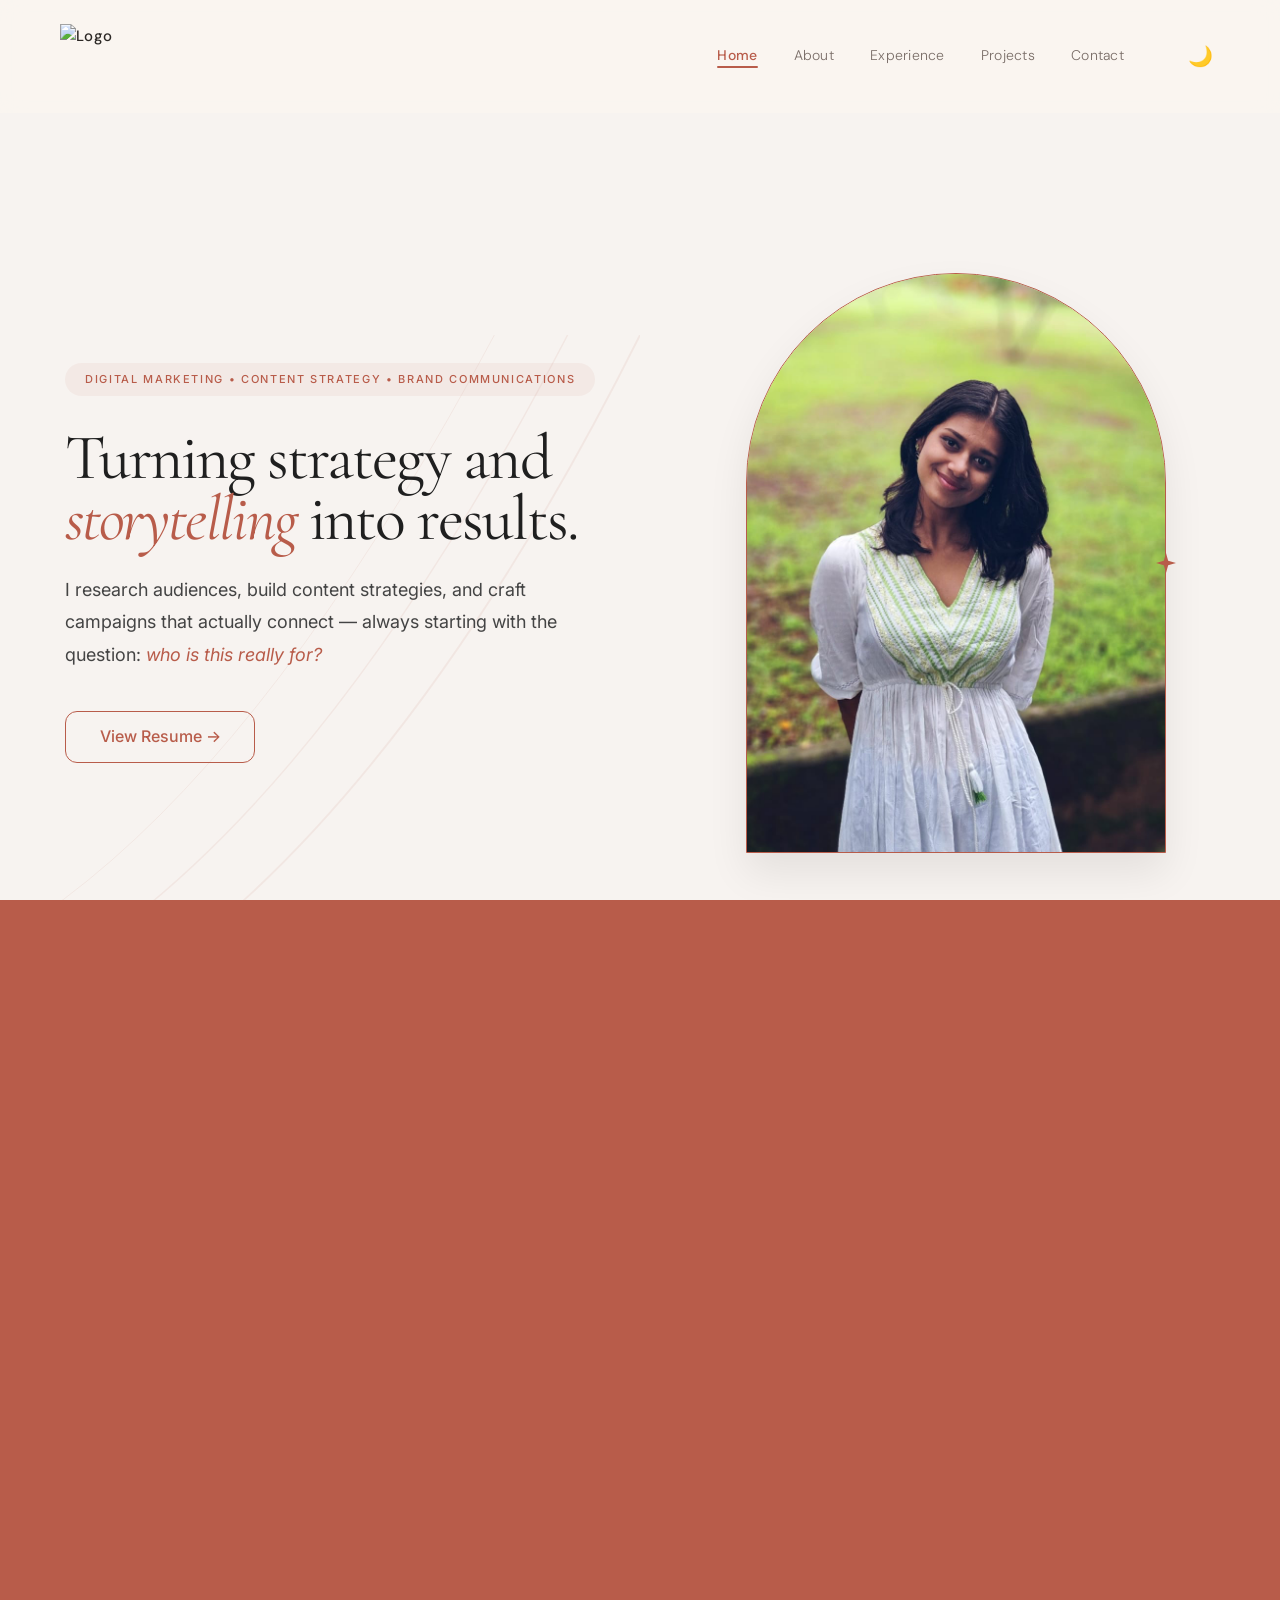
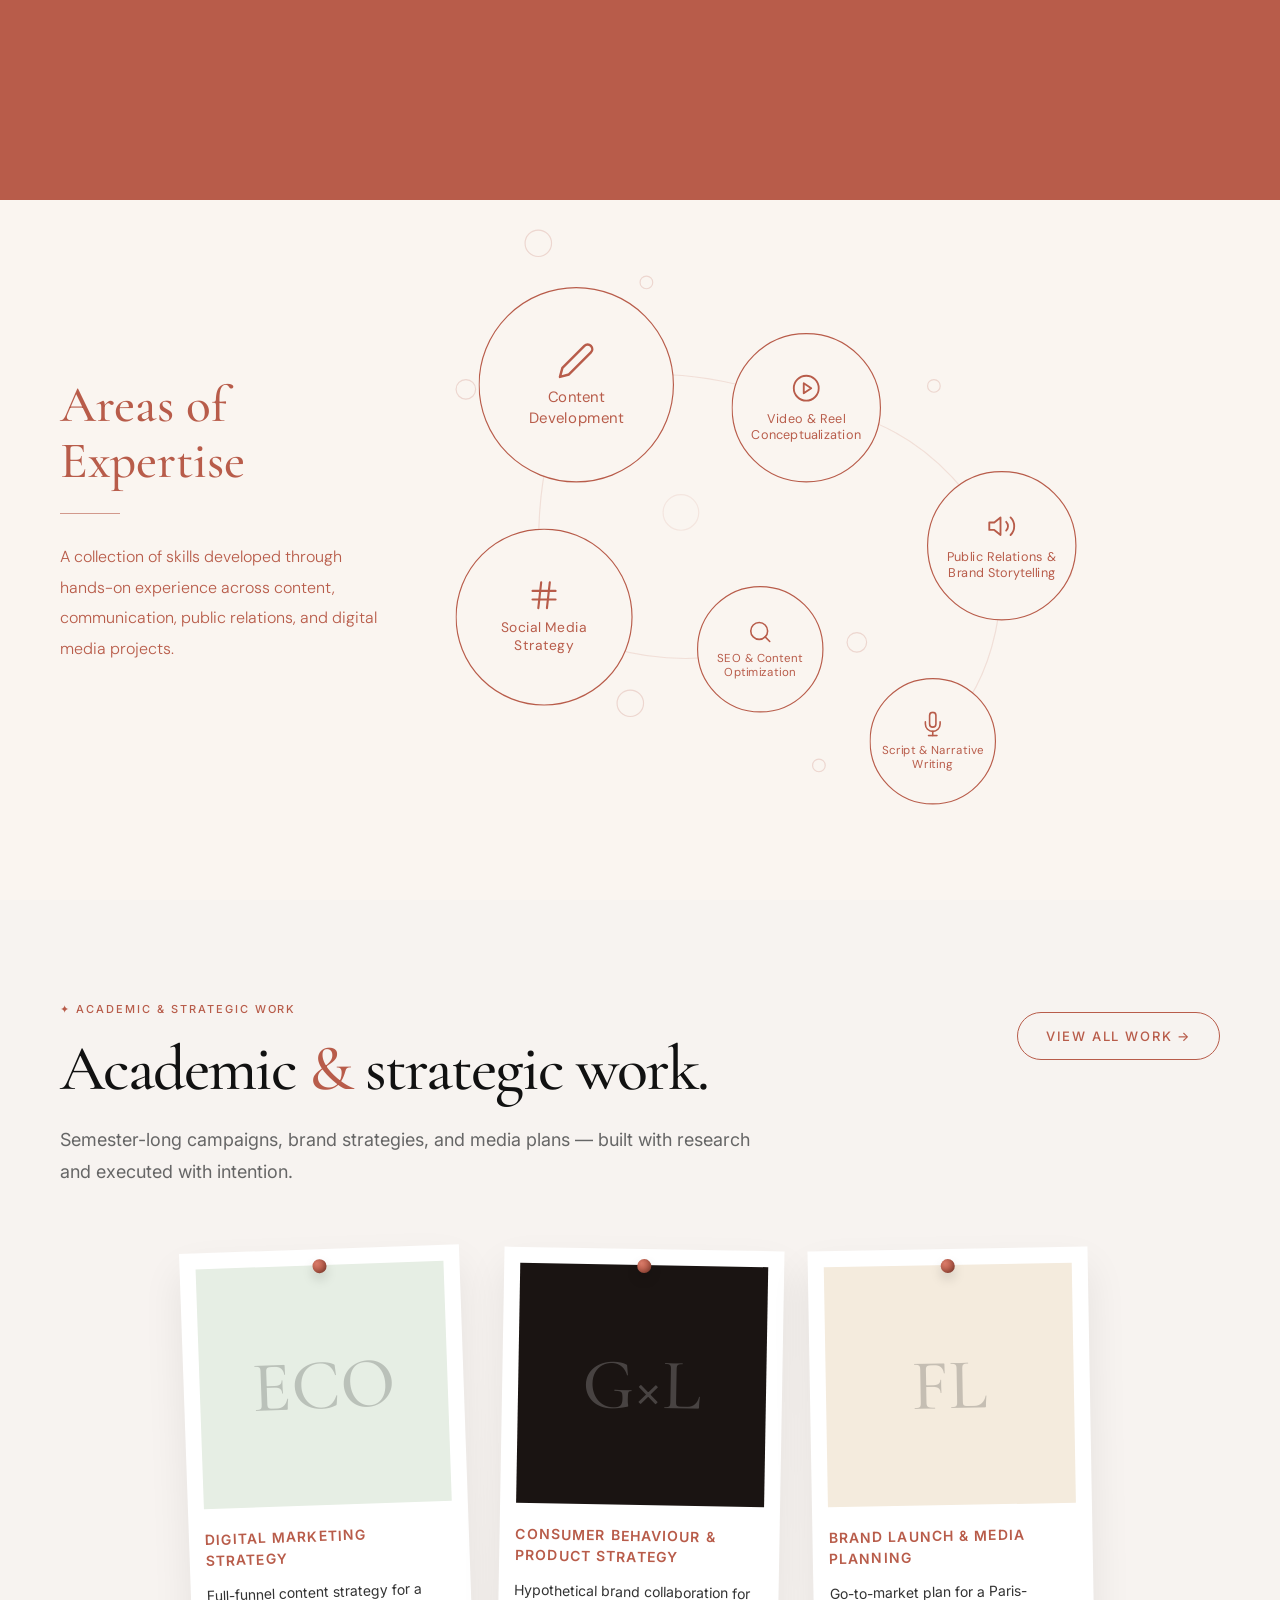
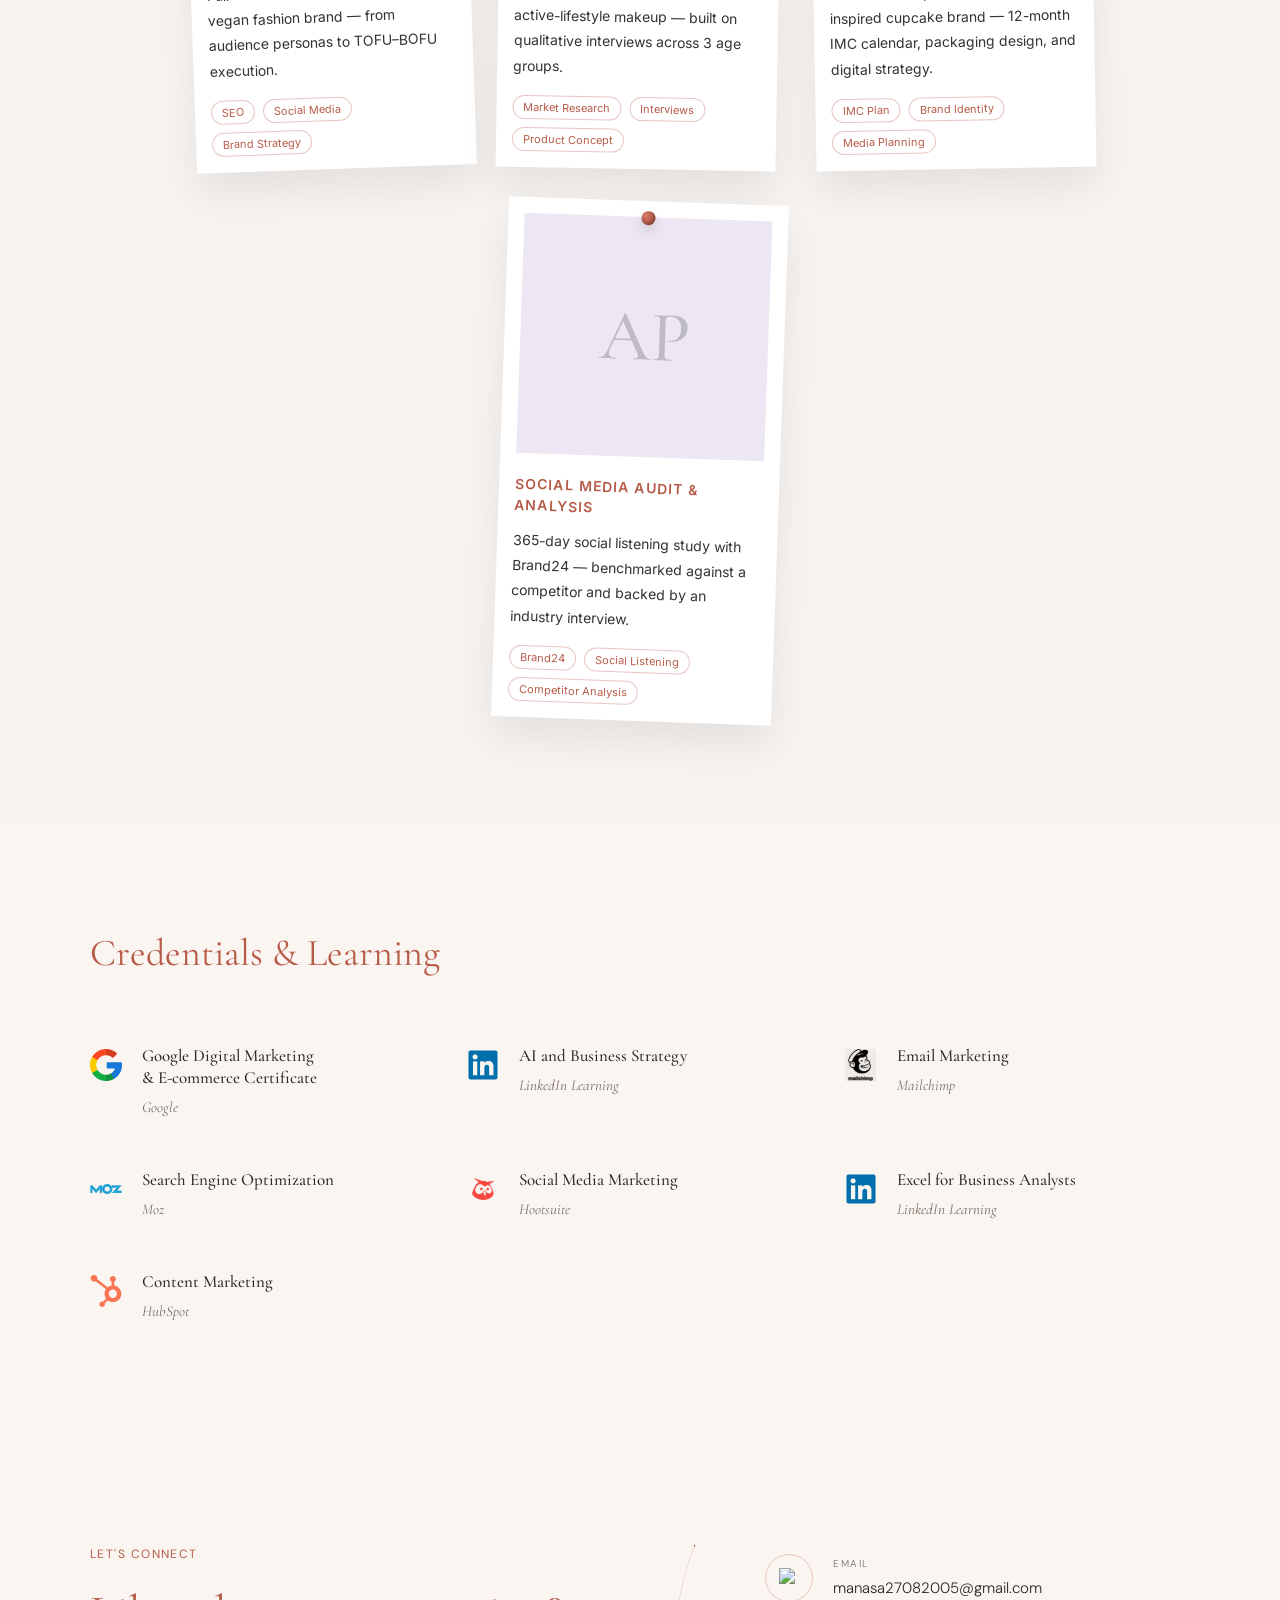
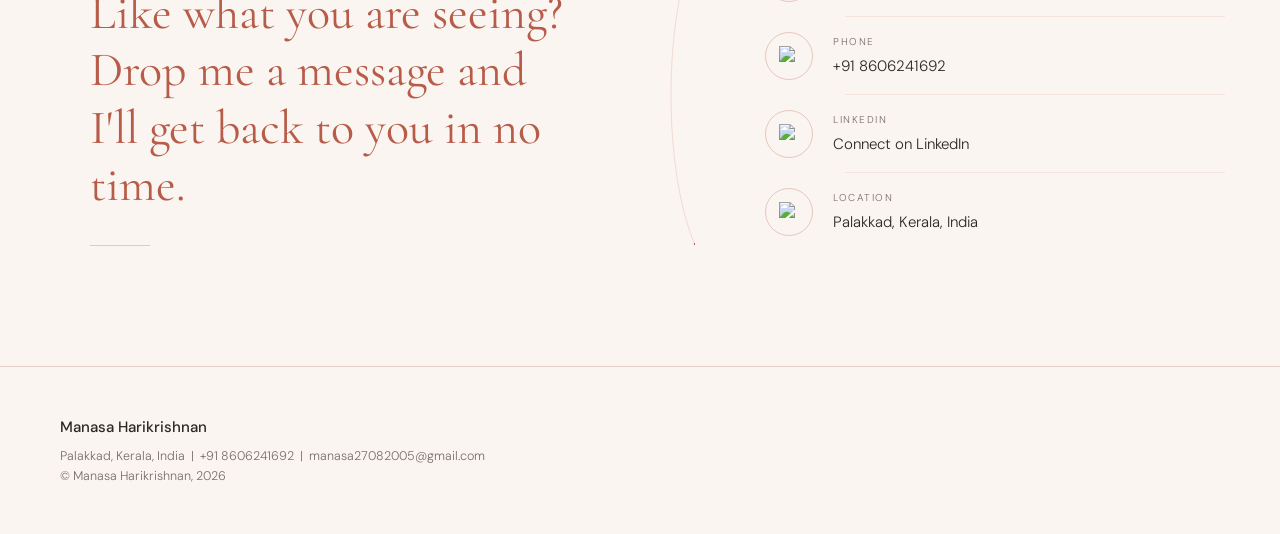
==== commit 3f99e351: "Revert logo size to 64px and reduce hero bottom padding" ====
--- a/index.html
+++ b/index.html
@@ -18,7 +18,7 @@
 
     <!-- NAV -->
     <nav id="navbar">
-        <a href="index.html" class="nav-name" style="display: flex; align-items: center;"><img src="favicon.png" alt="Logo" style="height: 48px; width: auto;"></a>
+        <a href="index.html" class="nav-name" style="display: flex; align-items: center;"><img src="favicon.png" alt="Logo" style="height: 64px; width: auto;"></a>
         <ul class="nav-links">
             <li><a href="index.html#home" class="active">Home</a></li>
             <li><a href="about.html">About</a></li>
